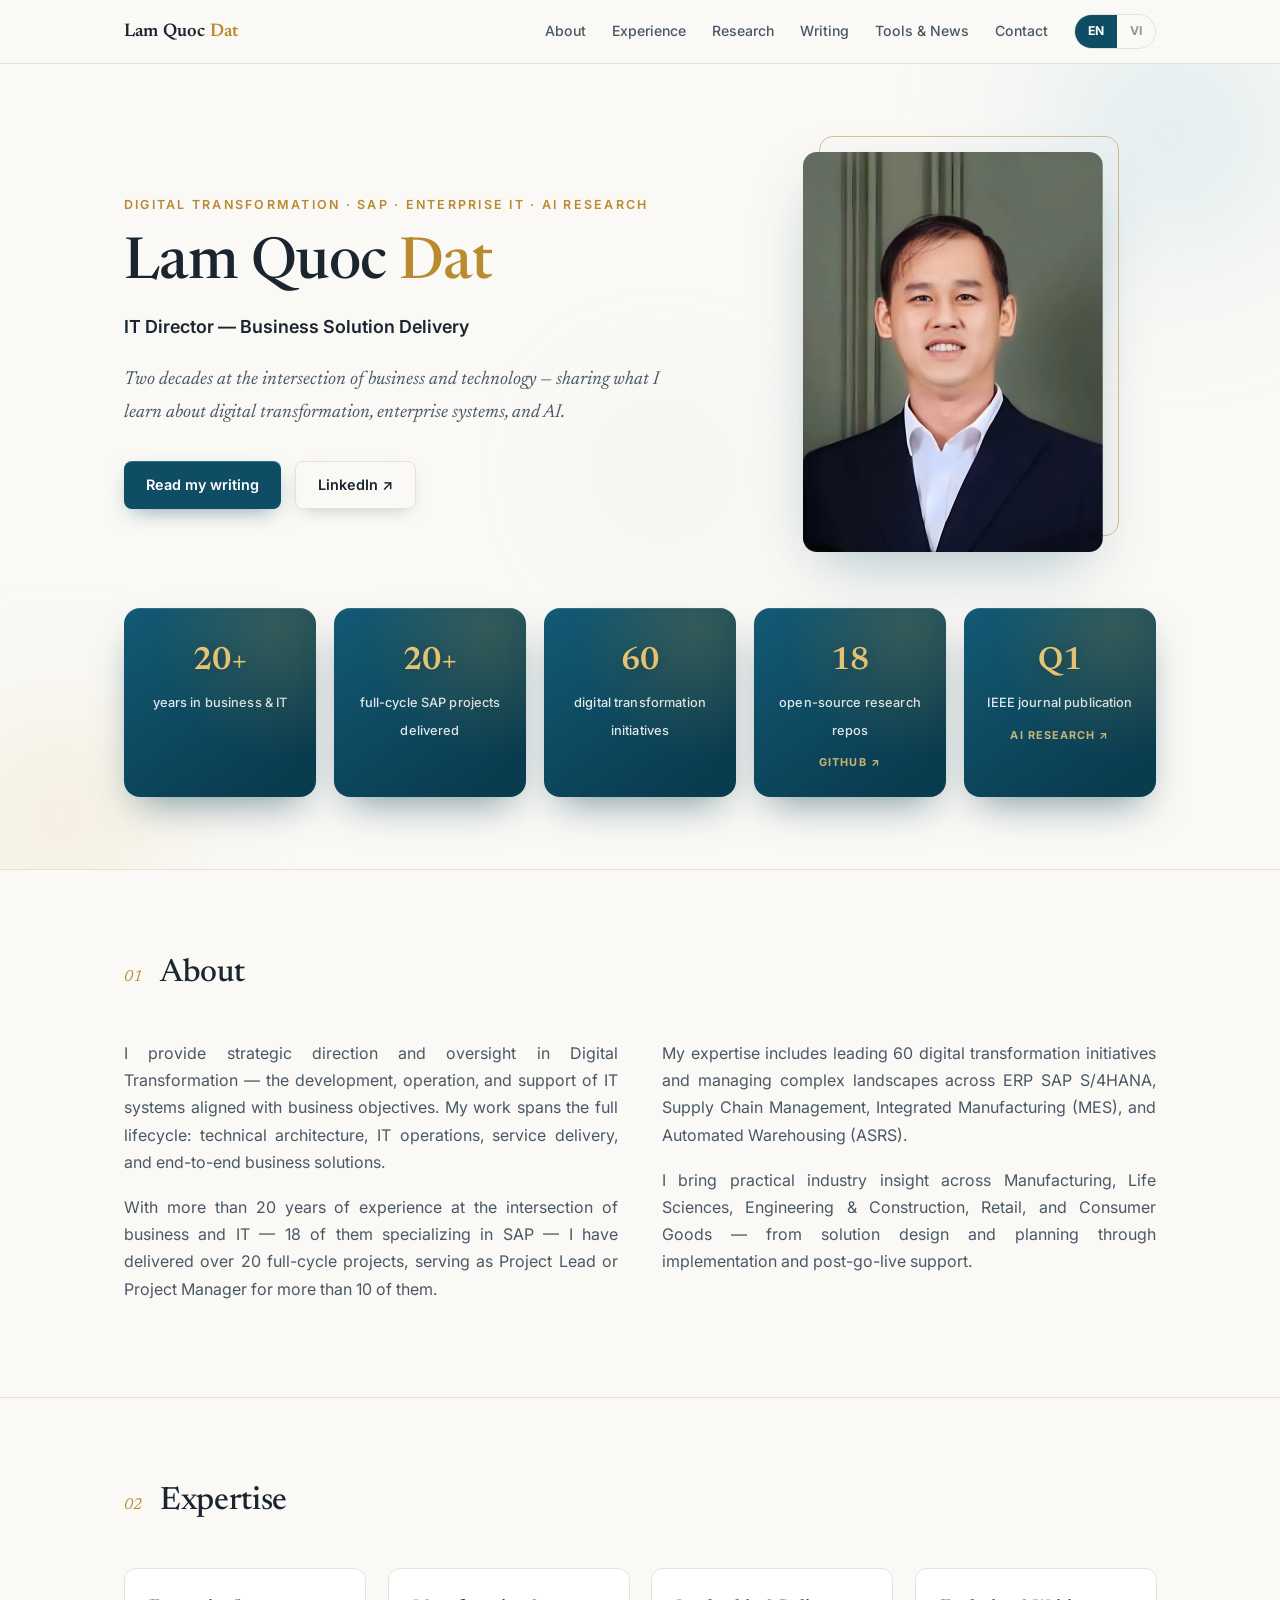
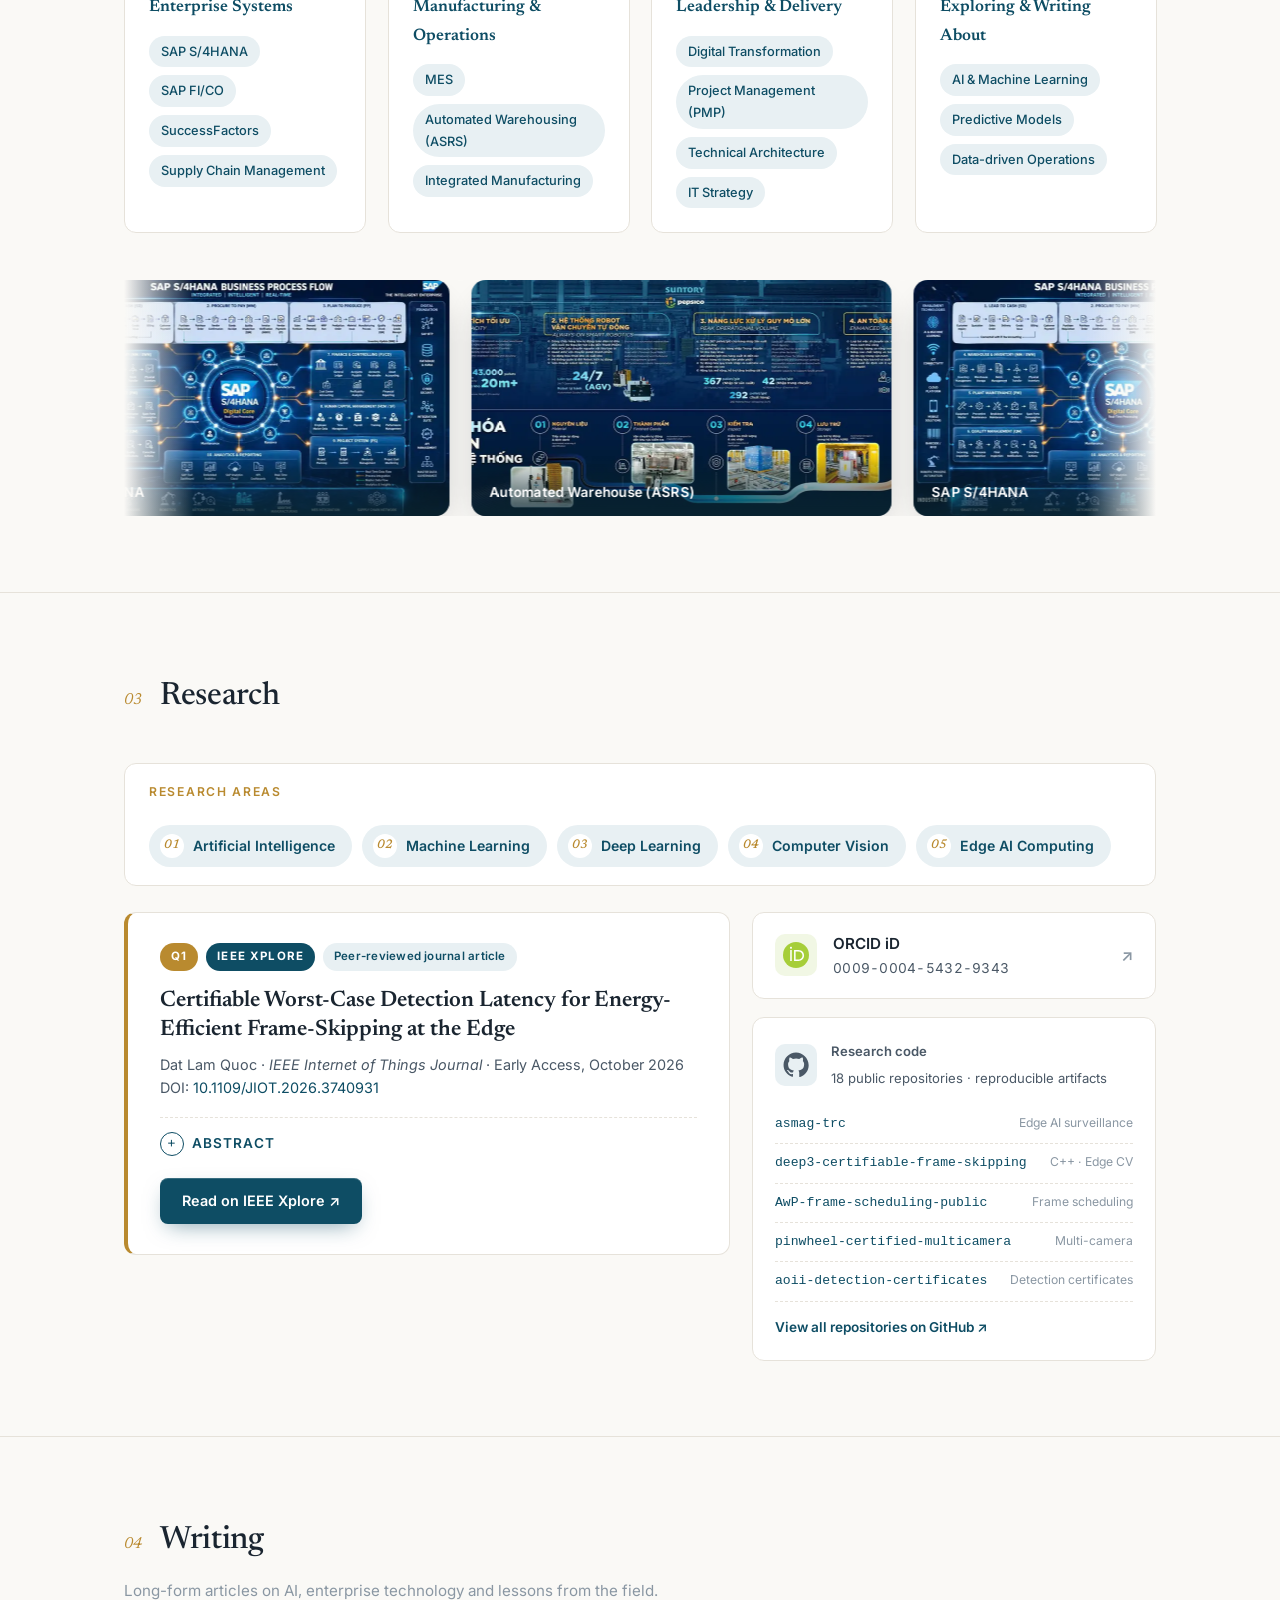
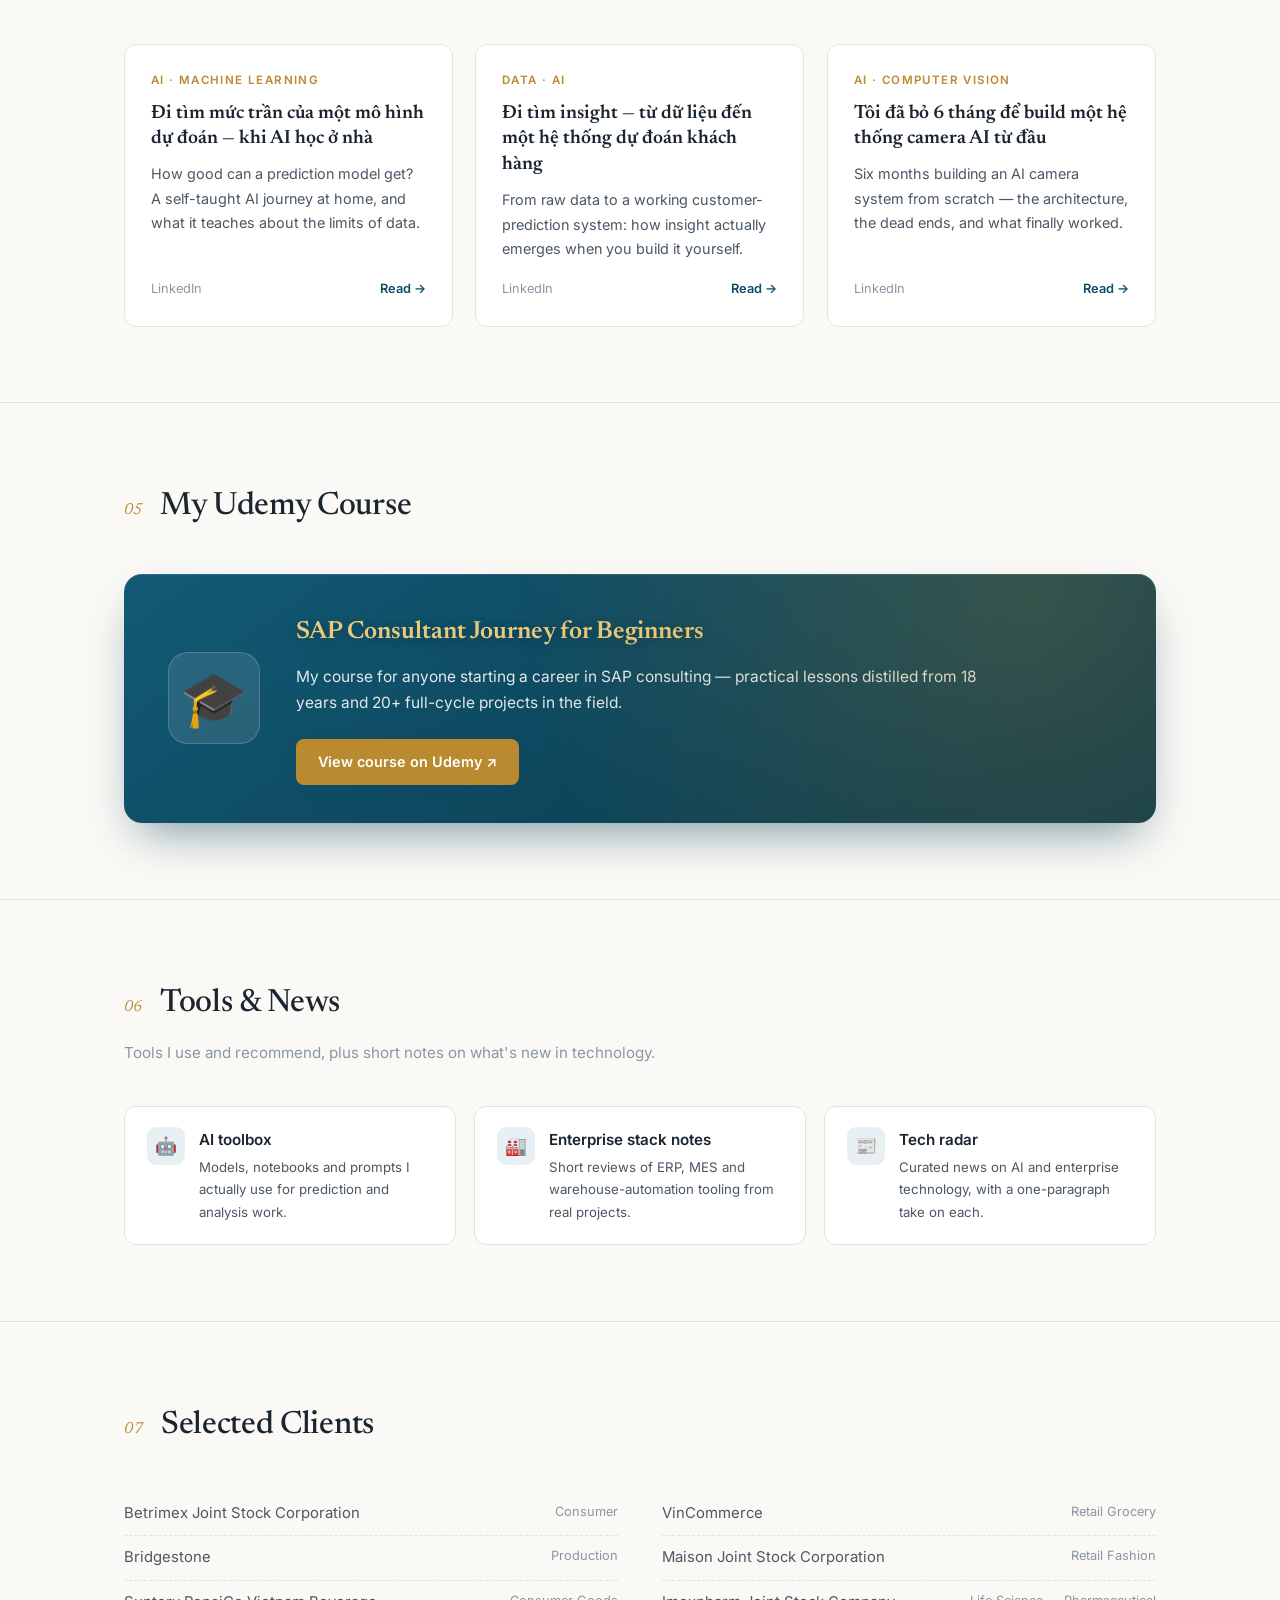
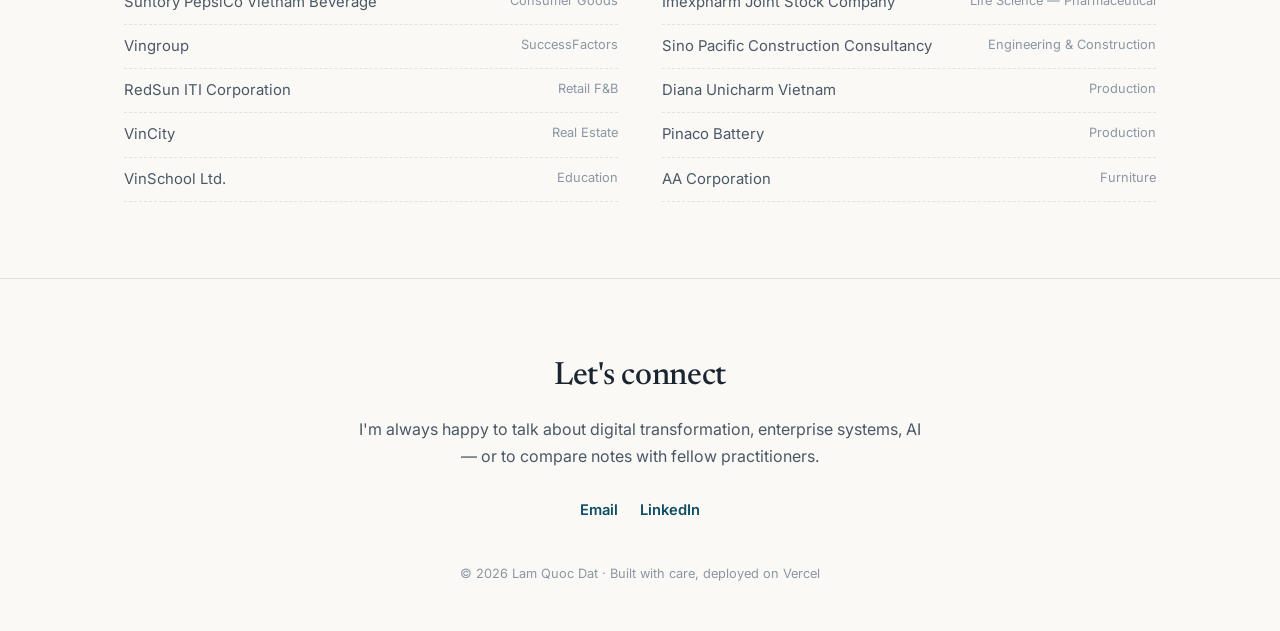
==== index.html @ 69e4ad9c "Hero: add research stats (18 repos, Q1 IEEE paper), AI Research kicker, JS-driven entrance/parallax " ====
<!DOCTYPE html>
<html lang="en">
<head>
<meta charset="UTF-8">
<meta name="viewport" content="width=device-width, initial-scale=1.0">
<title>Lam Quoc Dat — IT Director · Digital Transformation & SAP</title>
<meta name="description" content="Lam Quoc Dat — IT Director, Business Solution Delivery. 20+ years in Digital Transformation, SAP S/4HANA, supply chain and manufacturing systems.">
<meta name="robots" content="index,follow">
<meta name="author" content="Lam Quoc Dat">
<!-- Khi có domain riêng: thay — -->
<link rel="canonical" href="https://lamquocdat.com/">
<meta property="og:type" content="profile">
<meta property="og:site_name" content="Lam Quoc Dat">
<meta property="og:title" content="Lam Quoc Dat — IT Director · Digital Transformation & SAP">
<meta property="og:description" content="20+ years in Digital Transformation, SAP S/4HANA, Supply Chain & Manufacturing systems. Writing on AI, technology and enterprise IT.">
<meta property="og:url" content="https://lamquocdat.com/">
<meta property="og:image" content="https://lamquocdat.com/og-cover.jpg">
<meta property="og:locale" content="en_US">
<meta property="og:locale:alternate" content="vi_VN">
<meta name="twitter:card" content="summary_large_image">
<meta name="twitter:title" content="Lam Quoc Dat — IT Director · Digital Transformation & SAP">
<meta name="twitter:description" content="20+ years in Digital Transformation, SAP S/4HANA, Supply Chain & Manufacturing. Writing on AI and enterprise IT.">
<link rel="icon" href="/favicon.ico" sizes="32x32">
<link rel="icon" href="data:image/svg+xml,%3Csvg xmlns='http://www.w3.org/2000/svg' viewBox='0 0 64 64'%3E%3Crect width='64' height='64' rx='13' fill='%230e4d64'/%3E%3Ctext x='32' y='43' font-family='Georgia,serif' font-size='28' fill='%23f0e6cf' text-anchor='middle'%3ELD%3C/text%3E%3C/svg%3E">
<script type="application/ld+json">
{
  "@context": "https://schema.org",
  "@type": "Person",
  "name": "Lam Quoc Dat",
  "jobTitle": "IT Director — Business Solution Delivery",
  "worksFor": {
    "@type": "Organization",
    "name": "Suntory PepsiCo Vietnam Beverage"
  },
  "email": "mailto:lamquocdat@gmail.com",
  "url": "https://lamquocdat.com/",
  "sameAs": [
    "https://www.linkedin.com/in/lam-quoc-dat-8890ab40/",
    "https://www.udemy.com/user/lam-quoc-dat-3/",
    "https://orcid.org/0009-0004-5432-9343",
    "https://github.com/lamquocdat01"
  ],
  "alumniOf": [
    {
      "@type": "CollegeOrUniversity",
      "name": "University of Economics Ho Chi Minh City"
    },
    {
      "@type": "CollegeOrUniversity",
      "name": "University of Natural Sciences Ho Chi Minh City"
    }
  ],
  "hasCredential": [
    {
      "@type": "EducationalOccupationalCredential",
      "name": "Project Management Professional (PMP), PMI USA"
    },
    {
      "@type": "EducationalOccupationalCredential",
      "name": "SAP Certified — Financials, Management Accounting"
    }
  ],
  "knowsAbout": [
    "Digital Transformation",
    "SAP S/4HANA",
    "Supply Chain Management",
    "Manufacturing Execution Systems",
    "Automated Warehousing",
    "Artificial Intelligence",
    "Project Management"
  ],
  "description": "IT Director specialising in digital transformation, SAP S/4HANA, supply chain and manufacturing systems, with 20+ years of delivery experience in Vietnam.",
  "image": "https://lamquocdat.com/og-cover.jpg",
  "workLocation": {
    "@type": "Place",
    "address": {
      "@type": "PostalAddress",
      "addressLocality": "Ho Chi Minh City",
      "addressCountry": "VN"
    }
  },
  "knowsLanguage": [
    "en",
    "vi"
  ]
}
</script>
<link rel="preconnect" href="https://fonts.googleapis.com">
<link rel="preconnect" href="https://fonts.gstatic.com" crossorigin>
<link href="https://fonts.googleapis.com/css2?family=Newsreader:ital,opsz,wght@0,6..72,300..700;1,6..72,300..600&family=Inter:wght@400;500;600;700&display=swap" rel="stylesheet">
<link rel="stylesheet" href="/styles.css">
</head>
<body>

<nav>
  <div class="nav-inner">
    <div class="brand">Lam Quoc <span>Dat</span></div>
    <div class="nav-right">
      <div class="nav-links">
        <a href="#about"><span class="en">About</span><span class="vi">Giới thiệu</span></a>
        <a href="#experience"><span class="en">Experience</span><span class="vi">Kinh nghiệm</span></a>
        <a href="#research"><span class="en">Research</span><span class="vi">Nghiên cứu</span></a>
        <a href="#writing"><span class="en">Writing</span><span class="vi">Bài viết</span></a>
        <a href="#tools"><span class="en">Tools &amp; News</span><span class="vi">Công cụ &amp; Tin tức</span></a>
        <a href="#contact"><span class="en">Contact</span><span class="vi">Liên hệ</span></a>
      </div>
      <div class="lang-switch" role="group" aria-label="Language">
        <button id="btn-en" class="active" onclick="setLang('en')">EN</button>
        <button id="btn-vi" onclick="setLang('vi')">VI</button>
      </div>
      <button class="menu-btn" aria-label="Menu" aria-expanded="false" onclick="toggleMenu()">
        <svg viewBox="0 0 24 24"><path d="M4 7h16M4 12h16M4 17h16"/></svg>
      </button>
    </div>
  </div>
  <div class="mobile-menu" id="mobileMenu">
    <a href="#about"><span class="en">About</span><span class="vi">Giới thiệu</span></a>
    <a href="#experience"><span class="en">Experience</span><span class="vi">Kinh nghiệm</span></a>
    <a href="#research"><span class="en">Research</span><span class="vi">Nghiên cứu</span></a>
    <a href="#writing"><span class="en">Writing</span><span class="vi">Bài viết</span></a>
    <a href="#tools"><span class="en">Tools &amp; News</span><span class="vi">Công cụ &amp; Tin tức</span></a>
    <a href="#contact"><span class="en">Contact</span><span class="vi">Liên hệ</span></a>
  </div>
</nav>

<header class="hero">
  <div class="orb orb-1"></div><div class="orb orb-2"></div><div class="orb orb-3"></div>
  <div class="wrap">
    <div class="hero-grid">
      <div>
        <div class="kicker hero-in" style="--d:60ms">
          <span class="en">Digital Transformation · SAP · Enterprise IT · AI Research</span>
          <span class="vi">Chuyển đổi số · SAP · CNTT Doanh nghiệp · Nghiên cứu AI</span>
        </div>
        <h1 class="hero-in" style="--d:180ms">Lam Quoc <span class="shimmer">Dat</span></h1>
        <p class="role hero-in" style="--d:300ms">
          <span class="en"><strong>IT Director — Business Solution Delivery</strong></span>
          <span class="vi"><strong>Giám đốc CNTT — Triển khai Giải pháp Kinh doanh</strong></span>
        </p>
        <p class="tagline hero-in" style="--d:420ms">
          <span class="en">Two decades at the intersection of business and technology — sharing what I learn about digital transformation, enterprise systems, and AI.</span>
          <span class="vi">Hai thập kỷ ở giao điểm giữa kinh doanh và công nghệ — chia sẻ những gì tôi học được về chuyển đổi số, hệ thống doanh nghiệp và AI.</span>
        </p>
        <div class="cta-row hero-in" style="--d:540ms">
          <a class="btn btn-primary" href="#writing"><span class="en">Read my writing</span><span class="vi">Đọc bài viết</span></a>
          <a class="btn btn-ghost" href="https://www.linkedin.com/in/lam-quoc-dat-8890ab40/" target="_blank" rel="noopener">LinkedIn ↗</a>
        </div>
      </div>
      <div class="portrait-wrap hero-pic">
        <div class="tilt" data-tilt data-tilt-max="10">
          <img class="portrait" src="/img/portrait.webp" width="600" height="800" alt="Portrait of Lam Quoc Dat" fetchpriority="high" decoding="async">
          <div class="glare"></div>
        </div>
      </div>
    </div>
    <div class="stats stats-5">
      <div class="stat" style="--d:0ms"><b>20+</b><span><span class="en">years in business &amp; IT</span><span class="vi">năm kinh nghiệm kinh doanh &amp; CNTT</span></span></div>
      <div class="stat" style="--d:90ms"><b>20+</b><span><span class="en">full-cycle SAP projects delivered</span><span class="vi">dự án SAP trọn vòng đời</span></span></div>
      <div class="stat" style="--d:180ms"><b>60</b><span><span class="en">digital transformation initiatives</span><span class="vi">sáng kiến chuyển đổi số</span></span></div>
      <a class="stat stat-link" style="--d:270ms" href="#research"><b>18</b><span><span class="en">open-source research repos</span><span class="vi">kho mã nghiên cứu mở</span></span><i class="stat-tag">GitHub ↗</i></a>
      <a class="stat stat-link" style="--d:360ms" href="#research"><b>Q1</b><span><span class="en">IEEE journal publication</span><span class="vi">bài báo tạp chí IEEE</span></span><i class="stat-tag">AI Research ↗</i></a>
    </div>
  </div>
</header>

<section id="about">
  <div class="wrap">
    <div class="sec-head"><span class="sec-num">01</span><h2><span class="en">About</span><span class="vi">Giới thiệu</span></h2></div>
    <div class="about-grid">
      <div>
        <p><span class="en">I provide strategic direction and oversight in Digital Transformation — the development, operation, and support of IT systems aligned with business objectives. My work spans the full lifecycle: technical architecture, IT operations, service delivery, and end-to-end business solutions.</span>
        <span class="vi">Tôi định hướng chiến lược và giám sát toàn diện quá trình Chuyển đổi số — phát triển, vận hành và hỗ trợ các hệ thống CNTT gắn liền với mục tiêu kinh doanh. Công việc bao trùm trọn vòng đời: kiến trúc kỹ thuật, vận hành CNTT, cung cấp dịch vụ và các giải pháp kinh doanh trọn gói.</span></p>
        <p><span class="en">With more than 20 years of experience at the intersection of business and IT — 18 of them specializing in SAP — I have delivered over 20 full-cycle projects, serving as Project Lead or Project Manager for more than 10 of them.</span>
        <span class="vi">Với hơn 20 năm kinh nghiệm ở giao điểm giữa kinh doanh và CNTT — trong đó 18 năm chuyên sâu về SAP — tôi đã triển khai thành công hơn 20 dự án trọn vòng đời, đảm nhận vai trò Trưởng dự án hoặc Giám đốc dự án ở hơn 10 dự án.</span></p>
      </div>
      <div>
        <p><span class="en">My expertise includes leading 60 digital transformation initiatives and managing complex landscapes across ERP SAP S/4HANA, Supply Chain Management, Integrated Manufacturing (MES), and Automated Warehousing (ASRS).</span>
        <span class="vi">Chuyên môn của tôi bao gồm dẫn dắt 60 sáng kiến chuyển đổi số và quản lý các hệ thống phức tạp: ERP SAP S/4HANA, Quản lý chuỗi cung ứng, Sản xuất tích hợp (MES) và Kho tự động (ASRS).</span></p>
        <p><span class="en">I bring practical industry insight across Manufacturing, Life Sciences, Engineering &amp; Construction, Retail, and Consumer Goods — from solution design and planning through implementation and post-go-live support.</span>
        <span class="vi">Tôi mang đến hiểu biết thực tiễn sâu rộng trong các ngành Sản xuất, Dược phẩm, Xây dựng, Bán lẻ và Hàng tiêu dùng — từ thiết kế giải pháp, lập kế hoạch đến triển khai và hỗ trợ sau go-live.</span></p>
      </div>
    </div>
  </div>
</section>

<section id="expertise">
  <div class="wrap">
    <div class="sec-head"><span class="sec-num">02</span><h2><span class="en">Expertise</span><span class="vi">Chuyên môn</span></h2></div>
    <div class="chip-groups">
      <div class="chip-group">
        <h3><span class="en">Enterprise Systems</span><span class="vi">Hệ thống doanh nghiệp</span></h3>
        <div class="chips"><span class="chip">SAP S/4HANA</span><span class="chip">SAP FI/CO</span><span class="chip">SuccessFactors</span><span class="chip"><span class="en">Supply Chain Management</span><span class="vi">Quản lý chuỗi cung ứng</span></span></div>
      </div>
      <div class="chip-group">
        <h3><span class="en">Manufacturing &amp; Operations</span><span class="vi">Sản xuất &amp; Vận hành</span></h3>
        <div class="chips"><span class="chip">MES</span><span class="chip"><span class="en">Automated Warehousing (ASRS)</span><span class="vi">Kho tự động (ASRS)</span></span><span class="chip"><span class="en">Integrated Manufacturing</span><span class="vi">Sản xuất tích hợp</span></span></div>
      </div>
      <div class="chip-group">
        <h3><span class="en">Leadership &amp; Delivery</span><span class="vi">Lãnh đạo &amp; Triển khai</span></h3>
        <div class="chips"><span class="chip"><span class="en">Digital Transformation</span><span class="vi">Chuyển đổi số</span></span><span class="chip"><span class="en">Project Management (PMP)</span><span class="vi">Quản lý dự án (PMP)</span></span><span class="chip"><span class="en">Technical Architecture</span><span class="vi">Kiến trúc kỹ thuật</span></span><span class="chip"><span class="en">IT Strategy</span><span class="vi">Chiến lược CNTT</span></span></div>
      </div>
      <div class="chip-group">
        <h3><span class="en">Exploring &amp; Writing About</span><span class="vi">Đang khám phá &amp; viết về</span></h3>
        <div class="chips"><span class="chip"><span class="en">AI &amp; Machine Learning</span><span class="vi">AI &amp; Học máy</span></span><span class="chip"><span class="en">Predictive Models</span><span class="vi">Mô hình dự đoán</span></span><span class="chip"><span class="en">Data-driven Operations</span><span class="vi">Vận hành dựa trên dữ liệu</span></span></div>
      </div>
    </div>
    <div class="gallery" aria-label="Project gallery">
      <div class="g-track">
        <div class="g-item img-sap"><img src="/img/sap.webp" width="840" height="472" loading="lazy" decoding="async" alt="SAP S/4HANA implementation project led by Lam Quoc Dat"><div class="g-cap">SAP S/4HANA</div></div>
        <div class="g-item img-wh"><img src="/img/warehouse.webp" width="840" height="472" loading="lazy" decoding="async" alt="Automated warehouse (ASRS) system project led by Lam Quoc Dat"><div class="g-cap"><span class="en">Automated Warehouse (ASRS)</span><span class="vi">Kho tự động (ASRS)</span></div></div>
        <div class="g-item img-sap"><img src="/img/sap.webp" width="840" height="472" loading="lazy" decoding="async" alt="" aria-hidden="true"><div class="g-cap">SAP S/4HANA</div></div>
        <div class="g-item img-wh"><img src="/img/warehouse.webp" width="840" height="472" loading="lazy" decoding="async" alt="" aria-hidden="true"><div class="g-cap"><span class="en">Automated Warehouse (ASRS)</span><span class="vi">Kho tự động (ASRS)</span></div></div>
        <div class="g-item img-sap"><img src="/img/sap.webp" width="840" height="472" loading="lazy" decoding="async" alt="" aria-hidden="true"><div class="g-cap">SAP S/4HANA</div></div>
        <div class="g-item img-wh"><img src="/img/warehouse.webp" width="840" height="472" loading="lazy" decoding="async" alt="" aria-hidden="true"><div class="g-cap"><span class="en">Automated Warehouse (ASRS)</span><span class="vi">Kho tự động (ASRS)</span></div></div>
        <div class="g-item img-sap"><img src="/img/sap.webp" width="840" height="472" loading="lazy" decoding="async" alt="" aria-hidden="true"><div class="g-cap">SAP S/4HANA</div></div>
        <div class="g-item img-wh"><img src="/img/warehouse.webp" width="840" height="472" loading="lazy" decoding="async" alt="" aria-hidden="true"><div class="g-cap"><span class="en">Automated Warehouse (ASRS)</span><span class="vi">Kho tự động (ASRS)</span></div></div>
      </div>
    </div>
  </div>
</section>

<section id="experience">
  <div class="wrap">
    <a class="back-link" href="#home"><span class="en">← Back to home</span><span class="vi">← Về trang chủ</span></a>
    <div class="sec-head"><h2><span class="en">Experience</span><span class="vi">Kinh nghiệm</span></h2></div>
    <div class="timeline">
      <div class="t-item">
        <div class="t-date"><span class="en">Oct 2020 — Present</span><span class="vi">10/2020 — Hiện tại</span></div>
        <h3><span class="en">Director of Information Technology</span><span class="vi">Giám đốc Công nghệ Thông tin</span></h3>
        <div class="t-org">Suntory PepsiCo Vietnam Beverage · <span class="en">Full-time</span><span class="vi">Toàn thời gian</span></div>
        <p><span class="en">Leading digital transformation and the full IT landscape — ERP, supply chain, integrated manufacturing and automated warehousing — for one of Vietnam's largest beverage companies.</span>
        <span class="vi">Dẫn dắt chuyển đổi số và toàn bộ hệ thống CNTT — ERP, chuỗi cung ứng, sản xuất tích hợp và kho tự động — cho một trong những công ty nước giải khát lớn nhất Việt Nam.</span></p>
      </div>
      <div class="t-item">
        <div class="t-date"><span class="en">May 2018 — Oct 2020</span><span class="vi">05/2018 — 10/2020</span></div>
        <h3><span class="en">Manager</span><span class="vi">Quản lý</span></h3>
        <div class="t-org">Deloitte · <span class="en">Vietnam</span><span class="vi">Việt Nam</span></div>
        <p><span class="en">Consulting on enterprise systems and transformation programs for clients across consumer goods, retail, real estate, education and life sciences.</span>
        <span class="vi">Tư vấn hệ thống doanh nghiệp và các chương trình chuyển đổi cho khách hàng trong ngành hàng tiêu dùng, bán lẻ, bất động sản, giáo dục và dược phẩm.</span></p>
      </div>
      <div class="t-item">
        <div class="t-date"><span class="en">May 2010 — May 2018</span><span class="vi">05/2010 — 05/2018</span></div>
        <h3><span class="en">Consulting Manager</span><span class="vi">Quản lý Tư vấn</span></h3>
        <div class="t-org">TDI APJ · <span class="en">Vietnam</span><span class="vi">Việt Nam</span></div>
        <p><span class="en">Delivered SAP implementations end-to-end as project lead across manufacturing, pharmaceuticals, construction and logistics.</span>
        <span class="vi">Triển khai trọn gói các dự án SAP trong vai trò trưởng dự án cho các ngành sản xuất, dược phẩm, xây dựng và logistics.</span></p>
      </div>
    </div>

    <div class="sec-head sub-sec"><h2><span class="en">Education &amp; Certifications</span><span class="vi">Học vấn &amp; Chứng chỉ</span></h2></div>
    <div class="edu-grid">
      <div class="edu">
        <h3><span class="en">University of Economics Ho Chi Minh City</span><span class="vi">Đại học Kinh tế TP.HCM</span></h3>
        <p><span class="en">Bachelor's degree, Business Administration · 2006 – 2009</span><span class="vi">Cử nhân Quản trị Kinh doanh · 2006 – 2009</span></p>
      </div>
      <div class="edu">
        <h3><span class="en">University of Natural Sciences Ho Chi Minh City</span><span class="vi">Đại học Khoa học Tự nhiên TP.HCM</span></h3>
        <p><span class="en">Bachelor's degree, Mathematics &amp; Information · 2001 – 2005</span><span class="vi">Cử nhân Toán – Tin học · 2001 – 2005</span></p>
      </div>
    </div>
    <div class="certs">
      <span class="cert">PMP — Project Management Professional, PMI USA</span>
      <span class="cert">SAP Certified — Financials · Management Accounting</span>
      <span class="cert">IT Management Skills (ITMS)</span>
    </div>
  </div>
</section>

<section id="research">
  <div class="wrap">
    <div class="sec-head"><span class="sec-num">03</span><h2><span class="en">Research</span><span class="vi">Nghiên cứu</span></h2></div>

    <div class="research-areas">
      <div class="ra-label"><span class="en">Research areas</span><span class="vi">Lĩnh vực nghiên cứu</span></div>
      <div class="ra-chips">
        <span class="ra-chip"><i>01</i>Artificial Intelligence</span>
        <span class="ra-chip"><i>02</i>Machine Learning</span>
        <span class="ra-chip"><i>03</i>Deep Learning</span>
        <span class="ra-chip"><i>04</i>Computer Vision</span>
        <span class="ra-chip"><i>05</i>Edge AI Computing</span>
      </div>
    </div>

    <div class="research-grid">
      <article class="pub-card">
        <div class="pub-badges">
          <span class="pub-badge pub-badge-q1">Q1</span>
          <span class="pub-badge">IEEE Xplore</span>
          <span class="pub-badge pub-badge-soft"><span class="en">Peer-reviewed journal article</span><span class="vi">Bài báo tạp chí phản biện</span></span>
        </div>
        <h3><a href="https://ieeexplore.ieee.org/document/11721175" target="_blank" rel="noopener">Certifiable Worst-Case Detection Latency for Energy-Efficient Frame-Skipping at the Edge</a></h3>
        <div class="pub-meta">Dat Lam Quoc · <em>IEEE Internet of Things Journal</em> · <span class="en">Early Access, October 2026</span><span class="vi">Early Access, 10/2026</span><br>DOI: <a href="https://doi.org/10.1109/JIOT.2026.3740931" target="_blank" rel="noopener">10.1109/JIOT.2026.3740931</a></div>
        <details class="pub-abstract">
          <summary><span class="en">Abstract</span><span class="vi">Tóm tắt</span></summary>
          <p>Edge video-analytics systems on Internet-of-Things devices skip the detector on most frames to save energy, but never bound how long a real event can go undetected: they are validated empirically, never certified. We give a framework that makes “safe to skip” provable. We derive a deterministic worst-case bound on missed-event latency for any refresh-bounded policy; we characterize the stochastic latency law under random event phase, uniform latency with a distribution-free miss probability set by the measured duration law, and show surveillance durations are heavy-tailed, so mean-based closed forms badly mispredict misses; and we prove an energy–miss frontier on which periodic refresh is the optimal oblivious policy, pricing certifiability as the energy to guarantee events above a chosen duration. The random-phase assumption can be enforced rather than assumed: a randomized-phase refresh makes the law hold by construction even against adversarially synchronized events, and dependence-robust budgets replace independence. On 121 videos across three datasets the theory holds, and a one-frame off-by-one leaks the certificate exactly where theory predicts, restored by a hard refresh. A deployed motion gate’s advantage at equal energy is marginal and alignment-dependent; we give the correlation threshold a content-aware gate must clear, and find gains obey an alignment–density law from 76% to 1% event density. Measurements across platforms show the energy ratio κ belongs to the stack, not the silicon, spanning 5.9 to 66 on a single board and reaching 269 on a microcontroller, where a platform floor caps absolute savings near 25%, setting the price of certifiability.</p>
        </details>
        <div class="pub-actions">
          <a class="btn btn-primary" href="https://ieeexplore.ieee.org/document/11721175" target="_blank" rel="noopener"><span class="en">Read on IEEE Xplore ↗</span><span class="vi">Đọc trên IEEE Xplore ↗</span></a>
        </div>
      </article>

      <div class="research-side">
        <a class="id-card" href="https://orcid.org/0009-0004-5432-9343" target="_blank" rel="noopener">
          <span class="id-ic id-orcid" aria-hidden="true"><svg viewBox="0 0 256 256"><circle cx="128" cy="128" r="128" fill="#a6ce39"/><path fill="#fff" d="M86.3 186.2H70.9V79.1h15.4v107.1zM108.9 79.1h41.6c39.6 0 57 28.3 57 53.6 0 27.5-21.5 53.6-56.8 53.6h-41.8V79.1zm15.4 93.3h24.5c34.9 0 42.9-26.5 42.9-39.7 0-21.5-13.7-39.7-43.7-39.7h-23.7v79.4zM88.7 56.8c0 5.5-4.5 10.1-10.1 10.1s-10.1-4.6-10.1-10.1c0-5.6 4.5-10.1 10.1-10.1s10.1 4.6 10.1 10.1z"/></svg></span>
          <span class="id-body">
            <b>ORCID iD</b>
            <span>0009-0004-5432-9343</span>
          </span>
          <span class="id-arrow">↗</span>
        </a>

        <div class="repo-card">
          <div class="repo-head">
            <span class="id-ic id-github" aria-hidden="true"><svg viewBox="0 0 24 24"><path fill="currentColor" d="M12 .5C5.7.5.5 5.7.5 12c0 5.1 3.3 9.4 7.9 10.9.6.1.8-.3.8-.6v-2c-3.2.7-3.9-1.4-3.9-1.4-.5-1.3-1.3-1.7-1.3-1.7-1-.7.1-.7.1-.7 1.2.1 1.8 1.2 1.8 1.2 1 1.8 2.7 1.3 3.4 1 .1-.8.4-1.3.7-1.6-2.6-.3-5.3-1.3-5.3-5.7 0-1.3.5-2.3 1.2-3.1-.1-.3-.5-1.5.1-3.1 0 0 1-.3 3.2 1.2a11 11 0 0 1 5.8 0c2.2-1.5 3.2-1.2 3.2-1.2.6 1.6.2 2.8.1 3.1.8.8 1.2 1.8 1.2 3.1 0 4.4-2.7 5.4-5.3 5.7.4.4.8 1.1.8 2.2v3.2c0 .3.2.7.8.6 4.6-1.5 7.9-5.8 7.9-10.9C23.5 5.7 18.3.5 12 .5z"/></svg></span>
            <div>
              <b><span class="en">Research code</span><span class="vi">Mã nguồn nghiên cứu</span></b>
              <span><span class="en">18 public repositories · reproducible artifacts</span><span class="vi">18 kho mã công khai · artifact tái lập được</span></span>
            </div>
          </div>
          <ul class="repo-list">
            <li><a href="https://github.com/lamquocdat01/asmag-trc" target="_blank" rel="noopener">asmag-trc</a><em>Edge AI surveillance</em></li>
            <li><a href="https://github.com/lamquocdat01/deep3-certifiable-frame-skipping" target="_blank" rel="noopener">deep3-certifiable-frame-skipping</a><em>C++ · Edge CV</em></li>
            <li><a href="https://github.com/lamquocdat01/AwP-frame-scheduling-public" target="_blank" rel="noopener">AwP-frame-scheduling-public</a><em>Frame scheduling</em></li>
            <li><a href="https://github.com/lamquocdat01/pinwheel-certified-multicamera" target="_blank" rel="noopener">pinwheel-certified-multicamera</a><em>Multi-camera</em></li>
            <li><a href="https://github.com/lamquocdat01/aoii-detection-certificates" target="_blank" rel="noopener">aoii-detection-certificates</a><em>Detection certificates</em></li>
          </ul>
          <a class="repo-all" href="https://github.com/lamquocdat01?tab=repositories" target="_blank" rel="noopener"><span class="en">View all repositories on GitHub ↗</span><span class="vi">Xem tất cả kho mã trên GitHub ↗</span></a>
        </div>
      </div>
    </div>
  </div>
</section>

<section id="writing">
  <div class="wrap">
    <div class="sec-head"><span class="sec-num">04</span><h2><span class="en">Writing</span><span class="vi">Bài viết</span></h2></div>
    <p class="sec-sub"><span class="en">Long-form articles on AI, enterprise technology and lessons from the field.</span>
    <span class="vi">Các bài viết chuyên sâu về AI, công nghệ doanh nghiệp và bài học thực tiễn.</span></p>
    <div class="post-grid">
      <article class="post">
        <div class="post-tag">AI · Machine Learning</div>
        <h3><a href="https://www.linkedin.com/pulse/%C4%91i-t%C3%ACm-m%E1%BB%A9c-tr%E1%BA%A7n-c%E1%BB%A7a-m%E1%BB%99t-m%C3%B4-h%C3%ACnh-d%E1%BB%B1-%C4%91o%C3%A1n-khi-ai-h%E1%BB%8Dc-%E1%BB%9F-nh%C3%A0-lam-quoc-dat-ykuwc/" target="_blank" rel="noopener">Đi tìm mức trần của một mô hình dự đoán — khi AI học ở nhà</a></h3>
        <p><span class="en">How good can a prediction model get? A self-taught AI journey at home, and what it teaches about the limits of data.</span>
        <span class="vi">Một mô hình dự đoán có thể tốt đến đâu? Hành trình tự học AI tại nhà và bài học về giới hạn của dữ liệu.</span></p>
        <div class="post-meta"><span>LinkedIn</span><a class="read" href="https://www.linkedin.com/pulse/%C4%91i-t%C3%ACm-m%E1%BB%A9c-tr%E1%BA%A7n-c%E1%BB%A7a-m%E1%BB%99t-m%C3%B4-h%C3%ACnh-d%E1%BB%B1-%C4%91o%C3%A1n-khi-ai-h%E1%BB%8Dc-%E1%BB%9F-nh%C3%A0-lam-quoc-dat-ykuwc/" target="_blank" rel="noopener"><span class="en">Read →</span><span class="vi">Đọc →</span></a></div>
      </article>
      <article class="post">
        <div class="post-tag">Data · AI</div>
        <h3><a href="https://www.linkedin.com/pulse/%C4%91i-t%C3%ACm-insight-t%E1%BB%AB-d%E1%BB%AF-li%E1%BB%87u-%C4%91%E1%BA%BFn-m%E1%BB%99t-h%E1%BB%87-th%E1%BB%91ng-d%E1%BB%B1-%C4%91o%C3%A1n-kh%C3%A1ch-lam-quoc-dat-lcgoc/" target="_blank" rel="noopener">Đi tìm insight — từ dữ liệu đến một hệ thống dự đoán khách hàng</a></h3>
        <p><span class="en">From raw data to a working customer-prediction system: how insight actually emerges when you build it yourself.</span>
        <span class="vi">Từ dữ liệu thô đến một hệ thống dự đoán khách hàng hoàn chỉnh: insight thực sự xuất hiện như thế nào khi tự tay xây dựng.</span></p>
        <div class="post-meta"><span>LinkedIn</span><a class="read" href="https://www.linkedin.com/pulse/%C4%91i-t%C3%ACm-insight-t%E1%BB%AB-d%E1%BB%AF-li%E1%BB%87u-%C4%91%E1%BA%BFn-m%E1%BB%99t-h%E1%BB%87-th%E1%BB%91ng-d%E1%BB%B1-%C4%91o%C3%A1n-kh%C3%A1ch-lam-quoc-dat-lcgoc/" target="_blank" rel="noopener"><span class="en">Read →</span><span class="vi">Đọc →</span></a></div>
      </article>
      <article class="post">
        <div class="post-tag">AI · Computer Vision</div>
        <h3><a href="https://www.linkedin.com/pulse/t%C3%B4i-%C4%91%C3%A3-b%E1%BB%8F-6-th%C3%A1ng-%C4%91%E1%BB%83-build-m%E1%BB%99t-h%E1%BB%87-th%E1%BB%91ng-camera-ai-t%E1%BB%AB-%C4%91%E1%BA%A7u-lam-quoc-dat-xyasc/" target="_blank" rel="noopener">Tôi đã bỏ 6 tháng để build một hệ thống camera AI từ đầu</a></h3>
        <p><span class="en">Six months building an AI camera system from scratch — the architecture, the dead ends, and what finally worked.</span>
        <span class="vi">Sáu tháng xây dựng hệ thống camera AI từ con số không — kiến trúc, những ngõ cụt, và điều cuối cùng đã hiệu quả.</span></p>
        <div class="post-meta"><span>LinkedIn</span><a class="read" href="https://www.linkedin.com/pulse/t%C3%B4i-%C4%91%C3%A3-b%E1%BB%8F-6-th%C3%A1ng-%C4%91%E1%BB%83-build-m%E1%BB%99t-h%E1%BB%87-th%E1%BB%91ng-camera-ai-t%E1%BB%AB-%C4%91%E1%BA%A7u-lam-quoc-dat-xyasc/" target="_blank" rel="noopener"><span class="en">Read →</span><span class="vi">Đọc →</span></a></div>
      </article>
    </div>
  </div>
</section>

<section id="course">
  <div class="wrap">
    <div class="sec-head"><span class="sec-num">05</span><h2><span class="en">My Udemy Course</span><span class="vi">Khóa học Udemy của tôi</span></h2></div>
    <div class="course-card">
      <div class="course-ic">🎓</div>
      <div class="course-body">
        <h3>SAP Consultant Journey for Beginners</h3>
        <p><span class="en">My course for anyone starting a career in SAP consulting — practical lessons distilled from 18 years and 20+ full-cycle projects in the field.</span>
        <span class="vi">Khóa học của tôi dành cho người bắt đầu con đường tư vấn SAP — bài học thực tiễn đúc kết từ 18 năm và hơn 20 dự án trọn vòng đời trong nghề.</span></p>
        <a class="btn btn-gold" href="https://www.udemy.com/course/sap-consultant-journey-for-beginners/" target="_blank" rel="noopener"><span class="en">View course on Udemy ↗</span><span class="vi">Xem khóa học trên Udemy ↗</span></a>
      </div>
    </div>
  </div>
</section>

<section id="tools">
  <div class="wrap">
    <div class="sec-head"><span class="sec-num">06</span><h2><span class="en">Tools &amp; News</span><span class="vi">Công cụ &amp; Tin tức</span></h2></div>
    <p class="sec-sub"><span class="en">Tools I use and recommend, plus short notes on what's new in technology.</span>
    <span class="vi">Các công cụ tôi sử dụng và khuyên dùng, cùng ghi chú ngắn về công nghệ mới.</span></p>
    <div class="tool-grid">
      <div class="tool">
        <div class="tool-ic">🤖</div>
        <div><h3><span class="en">AI toolbox</span><span class="vi">Hộp công cụ AI</span></h3>
        <p><span class="en">Models, notebooks and prompts I actually use for prediction and analysis work.</span><span class="vi">Mô hình, notebook và prompt tôi thực sự dùng cho công việc dự đoán và phân tích.</span></p></div>
      </div>
      <div class="tool">
        <div class="tool-ic">🏭</div>
        <div><h3><span class="en">Enterprise stack notes</span><span class="vi">Ghi chú hệ thống doanh nghiệp</span></h3>
        <p><span class="en">Short reviews of ERP, MES and warehouse-automation tooling from real projects.</span><span class="vi">Đánh giá ngắn về công cụ ERP, MES và tự động hóa kho từ các dự án thực tế.</span></p></div>
      </div>
      <div class="tool">
        <div class="tool-ic">📰</div>
        <div><h3><span class="en">Tech radar</span><span class="vi">Radar công nghệ</span></h3>
        <p><span class="en">Curated news on AI and enterprise technology, with a one-paragraph take on each.</span><span class="vi">Tin tức chọn lọc về AI và công nghệ doanh nghiệp, kèm nhận định ngắn cho từng tin.</span></p></div>
      </div>
    </div>
  </div>
</section>

<section id="clients">
  <div class="wrap">
    <div class="sec-head"><span class="sec-num">07</span><h2><span class="en">Selected Clients</span><span class="vi">Khách hàng tiêu biểu</span></h2></div>
    <ul class="client-cols">
      <li>Betrimex Joint Stock Corporation <em><span class="en">Consumer</span><span class="vi">Hàng tiêu dùng</span></em></li>
      <li>Bridgestone <em><span class="en">Production</span><span class="vi">Sản xuất</span></em></li>
      <li>Suntory PepsiCo Vietnam Beverage <em><span class="en">Consumer Goods</span><span class="vi">Hàng tiêu dùng</span></em></li>
      <li>Vingroup <em>SuccessFactors</em></li>
      <li>RedSun ITI Corporation <em>Retail F&amp;B</em></li>
      <li>VinCity <em><span class="en">Real Estate</span><span class="vi">Bất động sản</span></em></li>
      <li>VinSchool Ltd. <em><span class="en">Education</span><span class="vi">Giáo dục</span></em></li>
      <li>VinCommerce <em><span class="en">Retail Grocery</span><span class="vi">Bán lẻ</span></em></li>
      <li>Maison Joint Stock Corporation <em><span class="en">Retail Fashion</span><span class="vi">Thời trang</span></em></li>
      <li>Imexpharm Joint Stock Company <em><span class="en">Life Science — Pharmaceutical</span><span class="vi">Dược phẩm</span></em></li>
      <li>Sino Pacific Construction Consultancy <em><span class="en">Engineering &amp; Construction</span><span class="vi">Xây dựng</span></em></li>
      <li>Diana Unicharm Vietnam <em><span class="en">Production</span><span class="vi">Sản xuất</span></em></li>
      <li>Pinaco Battery <em><span class="en">Production</span><span class="vi">Sản xuất</span></em></li>
      <li>AA Corporation <em><span class="en">Furniture</span><span class="vi">Nội thất</span></em></li>
    </ul>
  </div>
</section>

<footer id="contact">
  <div class="wrap">
    <h2><span class="en">Let's connect</span><span class="vi">Kết nối với tôi</span></h2>
    <p class="foot-sub"><span class="en">I'm always happy to talk about digital transformation, enterprise systems, AI — or to compare notes with fellow practitioners.</span>
    <span class="vi">Tôi luôn sẵn lòng trao đổi về chuyển đổi số, hệ thống doanh nghiệp, AI — hoặc chia sẻ kinh nghiệm cùng đồng nghiệp trong ngành.</span></p>
    <div class="foot-links">
      <a href="mailto:lamquocdat@gmail.com">Email</a>
      <a href="https://www.linkedin.com/in/lam-quoc-dat-8890ab40/" target="_blank" rel="noopener">LinkedIn</a>
    </div>
    <p class="copy">© 2026 Lam Quoc Dat · <span class="en">Built with care, deployed on Vercel</span><span class="vi">Thiết kế chỉn chu, vận hành trên Vercel</span></p>
  </div>
</footer>

<script>
function setLang(l){
  document.body.classList.toggle('vi-mode', l==='vi');
  document.documentElement.lang = l==='vi' ? 'vi' : 'en';
  document.getElementById('btn-en').classList.toggle('active', l==='en');
  document.getElementById('btn-vi').classList.toggle('active', l==='vi');
}

/* ---------- Experience page routing ---------- */
function setPage(){
  const onExp = location.hash === '#experience';
  document.body.classList.toggle('page-experience', onExp);
  if(onExp){ window.scrollTo(0,0); }
  else if(location.hash && location.hash !== '#home'){
    const el = document.querySelector(location.hash);
    if(el) setTimeout(()=>el.scrollIntoView({behavior:'smooth'}), 0);
  } else if(location.hash === '#home'){
    window.scrollTo({top:0, behavior:'smooth'});
  }
}
window.addEventListener('hashchange', setPage);
setPage();

/* ---------- Mobile menu ---------- */
function toggleMenu(){
  const m = document.getElementById('mobileMenu');
  const open = m.classList.toggle('open');
  document.querySelector('.menu-btn').setAttribute('aria-expanded', open);
}
document.querySelectorAll('.mobile-menu a').forEach(a=>a.addEventListener('click', ()=>{
  document.getElementById('mobileMenu').classList.remove('open');
}));

/* ---------- 3D tilt ---------- */
const reduceMotion = window.matchMedia('(prefers-reduced-motion: reduce)').matches;
function attachTilt(el, max){
  el.classList.add('tilt');
  el.addEventListener('mousemove', e=>{
    const r = el.getBoundingClientRect();
    const px = (e.clientX - r.left)/r.width - .5;
    const py = (e.clientY - r.top)/r.height - .5;
    el.style.transform = `perspective(900px) rotateX(${(-py*max).toFixed(2)}deg) rotateY(${(px*max).toFixed(2)}deg) translateZ(6px)`;
    el.style.setProperty('--gx', ((px+.5)*100)+'%');
    el.style.setProperty('--gy', ((py+.5)*100)+'%');
  });
  el.addEventListener('mouseleave', ()=>{ el.style.transform = 'perspective(900px) rotateX(0) rotateY(0)'; });
}
if(!reduceMotion){
  document.querySelectorAll('[data-tilt]').forEach(el=>attachTilt(el, +(el.dataset.tiltMax||10)));
  document.querySelectorAll('.post, .tool, .chip-group, .edu').forEach(el=>attachTilt(el, 5));
  document.querySelectorAll('.stat').forEach(el=>attachTilt(el, 8));
}

/* ---------- Auto-scrolling gallery (JS marquee, chạy trên mọi máy) ---------- */
(function(){
  const track = document.querySelector('.g-track');
  if(!track) return;
  let offset = 0, paused = false, last = null;
  const SPEED = 42; // px per second
  track.parentElement.addEventListener('mouseenter', ()=>paused=true);
  track.parentElement.addEventListener('mouseleave', ()=>paused=false);
  track.parentElement.addEventListener('touchstart', ()=>paused=true, {passive:true});
  track.parentElement.addEventListener('touchend', ()=>paused=false);
  function step(t){
    if(last===null) last=t;
    const dt=(t-last)/1000; last=t;
    if(!paused){
      offset += SPEED*dt;
      const half = track.scrollWidth/2;
      if(half>0 && offset>=half) offset-=half;
      track.style.transform = 'translateX(' + (-offset).toFixed(1) + 'px)';
    }
    requestAnimationFrame(step);
  }
  requestAnimationFrame(step);
})();

/* ---------- Scroll reveal ---------- */
const revealTargets = document.querySelectorAll('.sec-head, .sec-sub, .about-grid > div, .chip-group, .t-item, .post, .tool, .edu, .certs, .research-areas, .pub-card, .id-card, .repo-card, .stats, .client-cols, .foot-sub, .foot-links');
revealTargets.forEach((el,i)=>{ el.classList.add('reveal'); el.style.transitionDelay = (i%4)*70+'ms'; });
const io = new IntersectionObserver(entries=>{
  entries.forEach(en=>{ if(en.isIntersecting){ en.target.classList.add('in'); io.unobserve(en.target); } });
},{threshold:.12, rootMargin:'0px 0px -40px 0px'});
revealTargets.forEach(el=>io.observe(el));

/* ---------- Animated counters ---------- */
function animateCount(el){
  const raw = el.textContent.trim();
  const num = parseInt(raw,10); if(isNaN(num)) return;
  const suffix = raw.replace(/[0-9]/g,'');
  const t0 = performance.now(), dur = 1400;
  function tick(t){
    const p = Math.min((t-t0)/dur,1);
    const eased = 1-Math.pow(1-p,3);
    el.textContent = Math.round(num*eased)+suffix;
    if(p<1) requestAnimationFrame(tick);
  }
  requestAnimationFrame(tick);
}
const statIO = new IntersectionObserver(entries=>{
  entries.forEach(en=>{ if(en.isIntersecting){ en.target.querySelectorAll('b').forEach(animateCount); statIO.unobserve(en.target); } });
},{threshold:.4});
document.querySelectorAll('.stats').forEach(el=>statIO.observe(el));

/* ---------- Hero entrance + parallax (JS-driven, chạy cả khi OS bật reduced-motion) ---------- */
(function(){
  requestAnimationFrame(()=>document.body.classList.add('hero-ready'));
  const hero=document.querySelector('.hero'); if(!hero) return;
  const orbs=[...hero.querySelectorAll('.orb')], pic=hero.querySelector('.hero-pic');
  let tx=0,ty=0,cx=0,cy=0,raf=null;
  hero.addEventListener('mousemove',e=>{
    const r=hero.getBoundingClientRect();
    tx=(e.clientX-r.left)/r.width-.5; ty=(e.clientY-r.top)/r.height-.5;
    if(!raf) raf=requestAnimationFrame(tick);
  });
  hero.addEventListener('mouseleave',()=>{tx=0;ty=0;if(!raf) raf=requestAnimationFrame(tick);});
  function tick(){
    cx+=(tx-cx)*.08; cy+=(ty-cy)*.08;
    orbs.forEach((o,i)=>{const k=(i+1)*14; o.style.translate=(cx*k)+'px '+(cy*k)+'px';});
    if(pic) pic.style.translate=(cx*-8)+'px '+(cy*-8)+'px';
    raf=(Math.abs(tx-cx)>.001||Math.abs(ty-cy)>.001)?requestAnimationFrame(tick):null;
  }
})();
</script>
</body>
</html>
---- styles.css ----
:root{
  --paper:#faf9f6;
  --card:#ffffff;
  --ink:#1a2530;
  --ink-soft:#4a5866;
  --ink-faint:#8a97a3;
  --accent:#0e4d64;
  --accent-soft:#e8f0f3;
  --gold:#b98a2f;
  --line:#e6e2da;
  --serif:'Newsreader', Georgia, serif;
  --sans:'Inter', -apple-system, sans-serif;
  --maxw:1080px;
}
*{margin:0;padding:0;box-sizing:border-box}
html{scroll-behavior:smooth;scroll-padding-top:76px}
body{background:var(--paper);color:var(--ink);font-family:var(--sans);font-size:16px;line-height:1.7;-webkit-font-smoothing:antialiased}
a{color:var(--accent);text-decoration:none}
a:hover{text-decoration:underline}
.wrap{max-width:var(--maxw);margin:0 auto;padding:0 24px}

/* ---------- Bilingual ---------- */
.vi{display:none}
body.vi-mode .vi{display:revert}
body.vi-mode .en{display:none}

/* ---------- Nav ---------- */
nav{position:sticky;top:0;z-index:50;background:rgba(250,249,246,.85);backdrop-filter:blur(12px);border-bottom:1px solid var(--line)}
.nav-inner{max-width:var(--maxw);margin:0 auto;padding:14px 24px;display:flex;align-items:center;justify-content:space-between;gap:18px}
.brand{font-family:var(--serif);font-weight:600;font-size:1.15rem;letter-spacing:.01em;color:var(--ink);white-space:nowrap}
.brand span{color:var(--gold)}
.nav-right{display:flex;align-items:center;gap:26px}
.nav-links{display:flex;gap:26px;font-size:.88rem;font-weight:500}
.nav-links a{color:var(--ink-soft)}
.nav-links a:hover{color:var(--accent);text-decoration:none}
@media(max-width:760px){.nav-links{display:none}}
.lang-switch{display:flex;border:1.5px solid var(--line);border-radius:999px;overflow:hidden;font-size:.76rem;font-weight:700;letter-spacing:.04em}
.lang-switch button{border:0;background:transparent;padding:6px 13px;cursor:pointer;color:var(--ink-faint);font:inherit;transition:.15s}
.lang-switch button.active{background:var(--accent);color:#fff}
.menu-btn{display:none;border:1.5px solid var(--line);background:transparent;border-radius:9px;width:38px;height:38px;cursor:pointer;align-items:center;justify-content:center;flex:none}
.menu-btn svg{width:19px;height:19px;stroke:var(--ink);stroke-width:2.2;fill:none;stroke-linecap:round}
@media(max-width:760px){.menu-btn{display:flex}}
.mobile-menu{display:none;flex-direction:column;border-top:1px solid var(--line);padding:6px 24px 16px}
.mobile-menu.open{display:flex}
.mobile-menu a{padding:12px 2px;font-weight:500;font-size:.95rem;color:var(--ink-soft);border-bottom:1px dashed var(--line)}
.mobile-menu a:last-child{border-bottom:none}
.mobile-menu a:hover{color:var(--accent);text-decoration:none}
@media(min-width:761px){.mobile-menu{display:none!important}}

/* ---------- Hero ---------- */
.hero{padding:88px 0 72px;border-bottom:1px solid var(--line)}
.hero-grid{display:grid;grid-template-columns:1.4fr 1fr;gap:56px;align-items:center}
@media(max-width:820px){.hero-grid{grid-template-columns:1fr;gap:40px}}
.kicker{font-size:.78rem;font-weight:600;letter-spacing:.18em;text-transform:uppercase;color:var(--gold);margin-bottom:18px}
h1{font-family:var(--serif);font-weight:500;font-size:clamp(2.4rem,5vw,3.6rem);line-height:1.12;letter-spacing:-.01em;margin-bottom:14px}
.role{font-size:1.12rem;color:var(--ink-soft);margin-bottom:22px}
.role strong{color:var(--ink);font-weight:600}
.tagline{font-family:var(--serif);font-style:italic;font-size:1.18rem;color:var(--ink-soft);max-width:34em;margin-bottom:32px}
.cta-row{display:flex;gap:14px;flex-wrap:wrap}
.btn{display:inline-flex;align-items:center;gap:8px;padding:11px 22px;border-radius:8px;font-size:.9rem;font-weight:600;transition:.18s}
.btn-primary{background:var(--accent);color:#fff}
.btn-primary:hover{background:#0a3c4f;text-decoration:none}
.btn-ghost{border:1.5px solid var(--line);color:var(--ink)}
.btn-ghost:hover{border-color:var(--accent);color:var(--accent);text-decoration:none}
.portrait-wrap{position:relative;justify-self:center}
.portrait{width:min(300px,70vw);aspect-ratio:3/4;object-fit:cover;border-radius:14px;box-shadow:0 24px 60px -18px rgba(14,77,100,.35);display:block;height:auto}
.portrait-wrap::before{content:'';position:absolute;inset:-16px -16px 16px 16px;border:1.5px solid var(--gold);border-radius:14px;z-index:-1;opacity:.5}
.stats{display:grid;grid-template-columns:repeat(3,1fr);gap:24px;margin-top:56px}
.stat{background:linear-gradient(145deg,#125a75 0%,#0a3c4f 85%);border-radius:16px;padding:30px 18px;text-align:center;position:relative;overflow:hidden;box-shadow:0 18px 40px -14px rgba(10,60,79,.55),inset 0 1px 0 rgba(255,255,255,.12);transition:box-shadow .25s}
.stat::after{content:'';position:absolute;inset:0;background:radial-gradient(circle at 80% 12%,rgba(185,138,47,.22),transparent 55%);pointer-events:none}
.stat:hover{box-shadow:0 26px 54px -16px rgba(10,60,79,.65),inset 0 1px 0 rgba(255,255,255,.16)}
.stat b{display:block;font-family:var(--serif);font-size:2.3rem;font-weight:600;color:#e9c97c;text-shadow:0 2px 12px rgba(0,0,0,.28)}
.stat span{font-size:.85rem;font-weight:500;color:rgba(255,255,255,.88);letter-spacing:.01em}

/* ---------- Sections ---------- */
section{padding:76px 0;border-bottom:1px solid var(--line)}
.sec-head{display:flex;align-items:baseline;gap:18px;margin-bottom:40px}
.sec-num{font-family:var(--serif);font-style:italic;color:var(--gold);font-size:1rem}
h2{font-family:var(--serif);font-weight:500;font-size:2rem;letter-spacing:-.01em}
.sec-sub{margin-top:-30px;margin-bottom:40px;color:var(--ink-faint);font-size:.95rem;max-width:44em}

/* About */
.about-grid{display:grid;grid-template-columns:1fr 1fr;gap:44px}
@media(max-width:820px){.about-grid{grid-template-columns:1fr}}
.about-grid p{color:var(--ink-soft);margin-bottom:18px;text-align:justify;text-justify:inter-word}

/* Expertise */
.chip-groups{display:grid;grid-template-columns:repeat(auto-fit,minmax(240px,1fr));gap:22px}
.chip-group{background:var(--card);border:1px solid var(--line);border-radius:12px;padding:24px}
.chip-group h3{font-family:var(--serif);font-weight:600;font-size:1.05rem;margin-bottom:14px;color:var(--accent)}
.chips{display:flex;flex-wrap:wrap;gap:8px}
.chip{font-size:.8rem;font-weight:500;padding:5px 12px;border-radius:999px;background:var(--accent-soft);color:var(--accent)}

/* Auto-scrolling gallery */
.gallery{margin-top:46px;overflow:hidden;position:relative}
.gallery::before,.gallery::after{content:'';position:absolute;top:0;bottom:0;width:70px;z-index:2;pointer-events:none}
.gallery::before{left:0;background:linear-gradient(90deg,var(--paper),transparent)}
.gallery::after{right:0;background:linear-gradient(-90deg,var(--paper),transparent)}
.g-track{display:flex;width:max-content;will-change:transform}
.g-item{position:relative;flex:none;width:420px;height:236px;border-radius:14px;overflow:hidden;margin-right:22px;box-shadow:0 16px 36px -14px rgba(26,37,48,.35);background-size:cover;background-position:center}
.g-item>img{position:absolute;inset:0;width:100%;height:100%;object-fit:cover;display:block}
.g-cap{z-index:1}



.g-cap{position:absolute;left:0;right:0;bottom:0;padding:26px 18px 12px;background:linear-gradient(transparent,rgba(10,37,48,.85));color:#fff;font-size:.85rem;font-weight:600;letter-spacing:.02em}

/* Experience as separate page */
#experience{display:none}
body.page-experience .hero{display:none}
body.page-experience section:not(#experience){display:none}
body.page-experience #experience{display:block;border-bottom:none;min-height:60vh}
.back-link{display:inline-flex;align-items:center;gap:6px;margin-bottom:28px;font-weight:600;font-size:.9rem}
.sub-sec{margin-top:70px}

/* Timeline */
.timeline{position:relative;padding-left:28px}
.timeline::before{content:'';position:absolute;left:5px;top:6px;bottom:6px;width:1.5px;background:var(--line)}
.t-item{position:relative;padding-bottom:38px}
.t-item:last-child{padding-bottom:0}
.t-item::before{content:'';position:absolute;left:-28px;top:7px;width:11px;height:11px;border-radius:50%;background:var(--paper);border:2.5px solid var(--accent)}
.t-date{font-size:.8rem;font-weight:600;letter-spacing:.06em;text-transform:uppercase;color:var(--gold)}
.t-item h3{font-family:var(--serif);font-weight:600;font-size:1.25rem;margin:4px 0 2px}
.t-org{color:var(--ink-soft);font-size:.95rem;margin-bottom:8px}
.t-item p{color:var(--ink-soft);font-size:.93rem;max-width:56em}

/* Writing */
.post-grid{display:grid;grid-template-columns:repeat(auto-fit,minmax(280px,1fr));gap:22px}
.post{background:var(--card);border:1px solid var(--line);border-radius:12px;padding:26px;display:flex;flex-direction:column;transition:.2s}
.post:hover{transform:translateY(-3px);box-shadow:0 14px 34px -16px rgba(26,37,48,.18)}
.post-tag{font-size:.72rem;font-weight:600;letter-spacing:.12em;text-transform:uppercase;color:var(--gold);margin-bottom:10px}
.post h3{font-family:var(--serif);font-weight:600;font-size:1.2rem;line-height:1.35;margin-bottom:10px}
.post h3 a{color:var(--ink)}
.post p{font-size:.9rem;color:var(--ink-soft);flex:1}
.post-meta{margin-top:16px;font-size:.8rem;color:var(--ink-faint);display:flex;justify-content:space-between}
.read{color:var(--accent);font-weight:600}

/* Udemy course */
.course-card{display:flex;gap:36px;align-items:center;background:linear-gradient(145deg,#125a75 0%,#0a3c4f 85%);border-radius:18px;padding:38px 44px;position:relative;overflow:hidden;box-shadow:0 22px 48px -16px rgba(10,60,79,.55),inset 0 1px 0 rgba(255,255,255,.12)}
.course-card::after{content:'';position:absolute;inset:0;background:radial-gradient(circle at 88% 10%,rgba(185,138,47,.25),transparent 55%);pointer-events:none}
.course-ic{font-size:3.4rem;flex:none;width:92px;height:92px;border-radius:20px;background:rgba(255,255,255,.1);border:1px solid rgba(255,255,255,.18);display:flex;align-items:center;justify-content:center}
.course-body h3{font-family:var(--serif);font-weight:600;font-size:1.55rem;color:#e9c97c;margin-bottom:10px;text-shadow:0 2px 12px rgba(0,0,0,.25)}
.course-body p{color:rgba(255,255,255,.88);font-size:.97rem;max-width:46em;margin-bottom:22px}
.btn-gold{background:var(--gold);color:#fff;box-shadow:0 10px 24px -8px rgba(185,138,47,.6),inset 0 1px 0 rgba(255,255,255,.25)}
.btn-gold:hover{background:#a67926;text-decoration:none;box-shadow:0 14px 30px -8px rgba(185,138,47,.7)}

/* Tools & News */
.tool-grid{display:grid;grid-template-columns:repeat(auto-fit,minmax(240px,1fr));gap:18px}
.tool{background:var(--card);border:1px solid var(--line);border-radius:12px;padding:20px 22px;display:flex;gap:14px;align-items:flex-start;transition:.2s}
.tool:hover{border-color:var(--accent)}
.tool-ic{width:38px;height:38px;flex:none;border-radius:9px;background:var(--accent-soft);display:flex;align-items:center;justify-content:center;font-size:1.1rem}
.tool h3{font-size:.95rem;font-weight:600;margin-bottom:3px}
.tool p{font-size:.83rem;color:var(--ink-soft)}

/* Clients */
.client-cols{columns:2;gap:44px;font-size:.93rem;color:var(--ink-soft)}
@media(max-width:640px){.client-cols{columns:1}}
.client-cols li{break-inside:avoid;padding:9px 0;border-bottom:1px dashed var(--line);list-style:none;display:flex;justify-content:space-between;gap:14px}
.client-cols li em{font-style:normal;color:var(--ink-faint);font-size:.8rem;white-space:nowrap}

/* Education */
.edu-grid{display:grid;grid-template-columns:1fr 1fr;gap:22px}
@media(max-width:720px){.edu-grid{grid-template-columns:1fr}}
.edu{background:var(--card);border:1px solid var(--line);border-radius:12px;padding:24px}
.edu h3{font-family:var(--serif);font-weight:600;font-size:1.08rem;margin-bottom:4px}
.edu p{font-size:.9rem;color:var(--ink-soft)}
.certs{margin-top:26px;display:flex;flex-wrap:wrap;gap:10px}
.cert{display:inline-flex;align-items:center;gap:8px;background:var(--card);border:1px solid var(--line);border-radius:999px;padding:8px 18px;font-size:.85rem;font-weight:500}
.cert::before{content:'✓';color:var(--gold);font-weight:700}

/* Research */
.research-areas{display:flex;align-items:center;gap:22px;flex-wrap:wrap;background:var(--card);border:1px solid var(--line);border-radius:12px;padding:18px 24px;margin-bottom:26px}
.ra-label{font-size:.76rem;font-weight:600;letter-spacing:.14em;text-transform:uppercase;color:var(--gold);white-space:nowrap}
.ra-chips{display:flex;flex-wrap:wrap;gap:10px}
.ra-chip{display:inline-flex;align-items:center;gap:9px;font-size:.88rem;font-weight:600;padding:8px 16px 8px 10px;border-radius:999px;background:var(--accent-soft);color:var(--accent);border:1px solid transparent;transition:.18s}
.ra-chip i{font-family:var(--serif);font-style:italic;font-weight:500;font-size:.78rem;color:var(--gold);width:24px;height:24px;border-radius:50%;background:#fff;display:inline-flex;align-items:center;justify-content:center}
.ra-chip:hover{border-color:var(--accent);background:#fff}
.research-grid{display:grid;grid-template-columns:1.5fr 1fr;gap:22px;align-items:start}
.research-grid>*{min-width:0}
@media(max-width:820px){.research-grid{grid-template-columns:1fr}}
.pub-card{background:var(--card);border:1px solid var(--line);border-left:4px solid var(--gold);border-radius:12px;padding:30px 32px;transition:.2s}
.pub-card:hover{box-shadow:0 22px 44px -18px rgba(26,37,48,.25)}
.pub-badges{display:flex;flex-wrap:wrap;gap:8px;margin-bottom:16px}
.pub-badge{font-size:.72rem;font-weight:700;letter-spacing:.1em;text-transform:uppercase;padding:4px 11px;border-radius:999px;background:var(--accent);color:#fff}
.pub-badge-q1{background:var(--gold)}
.pub-badge-soft{background:var(--accent-soft);color:var(--accent);text-transform:none;letter-spacing:.02em;font-weight:600}
.pub-card h3{font-family:var(--serif);font-weight:600;font-size:1.4rem;line-height:1.3;margin-bottom:8px}
.pub-card h3 a{color:var(--ink)}
.pub-meta{font-size:.9rem;color:var(--ink-soft);margin-bottom:18px;line-height:1.6}
.pub-meta em{font-style:italic}
.pub-abstract{border-top:1px dashed var(--line);padding-top:14px;margin-bottom:22px}
.pub-abstract summary{cursor:pointer;font-weight:600;font-size:.85rem;letter-spacing:.08em;text-transform:uppercase;color:var(--accent);list-style:none;display:flex;align-items:center;gap:8px}
.pub-abstract summary::-webkit-details-marker{display:none}
.pub-abstract summary::before{content:'+';font-family:var(--serif);font-size:1.1rem;width:22px;height:22px;border-radius:50%;border:1.5px solid var(--accent);display:inline-flex;align-items:center;justify-content:center;line-height:1}
.pub-abstract[open] summary::before{content:'–'}
.pub-abstract p{margin-top:12px;font-size:.93rem;color:var(--ink-soft);text-align:justify;text-justify:inter-word}
.research-side{display:flex;flex-direction:column;gap:18px}
.id-card{display:flex;align-items:center;gap:16px;background:var(--card);border:1px solid var(--line);border-radius:12px;padding:18px 22px;color:var(--ink);transition:.2s}
.id-card:hover{border-color:var(--accent);text-decoration:none;box-shadow:0 14px 34px -16px rgba(26,37,48,.18)}
.id-ic{width:42px;height:42px;flex:none;border-radius:10px;display:inline-flex;align-items:center;justify-content:center}
.id-ic svg{width:26px;height:26px}
.id-orcid{background:#f1f7e4}
.id-github{background:var(--accent-soft);color:var(--accent)}
.id-body{display:flex;flex-direction:column;flex:1;min-width:0}
.id-body b{font-size:.95rem;font-weight:600}
.id-body span{font-size:.85rem;color:var(--ink-soft);font-variant-numeric:tabular-nums;letter-spacing:.02em}
.id-arrow{color:var(--ink-faint);font-weight:600}
.repo-card{background:var(--card);border:1px solid var(--line);border-radius:12px;padding:20px 22px}
.repo-head{display:flex;align-items:center;gap:14px;margin-bottom:14px}
.repo-head b{display:block;font-size:.95rem;font-weight:600}
.repo-head span{font-size:.82rem;color:var(--ink-soft)}
.repo-list{list-style:none}
.repo-list li{display:flex;justify-content:space-between;align-items:baseline;gap:12px;padding:8px 0;border-bottom:1px dashed var(--line);font-size:.88rem}
.repo-list li a{min-width:0;font-family:ui-monospace,SFMono-Regular,Menlo,Consolas,monospace;font-size:.82rem;font-weight:500;overflow:hidden;text-overflow:ellipsis;white-space:nowrap}
.repo-list li em{font-style:normal;color:var(--ink-faint);font-size:.76rem;white-space:nowrap;flex:none}
.repo-all{display:inline-block;margin-top:14px;font-size:.85rem;font-weight:600}


/* ---------- Hero entrance & extras ---------- */
.hero-in{opacity:0;transform:translateY(22px);transition:opacity .7s cubic-bezier(.16,1,.3,1),transform .7s cubic-bezier(.16,1,.3,1);transition-delay:var(--d,0ms)}
body.hero-ready .hero-in{opacity:1;transform:none}
.hero-pic{opacity:0;transform:scale(.94) translateY(16px);transition:opacity .9s cubic-bezier(.16,1,.3,1) .25s,transform .9s cubic-bezier(.16,1,.3,1) .25s,translate .4s ease-out}
body.hero-ready .hero-pic{opacity:1;transform:none}
.hero-pic::before{transition:inset .9s cubic-bezier(.16,1,.3,1) .6s,opacity .9s .6s;inset:0;opacity:0}
body.hero-ready .hero-pic::before{inset:-16px -16px 16px 16px;opacity:.5}
.shimmer{color:var(--gold);background:linear-gradient(100deg,var(--gold) 0%,var(--gold) 40%,#f3dfa0 50%,var(--gold) 60%,var(--gold) 100%);background-size:250% 100%;-webkit-background-clip:text;background-clip:text;-webkit-text-fill-color:transparent;transition:background-position 1.6s ease-in-out 1s;background-position:100% 0}
body.hero-ready .shimmer{background-position:0 0}
.orb{transition:translate .4s ease-out}
.stats-5{grid-template-columns:repeat(5,1fr);gap:18px}
.stats-5 .stat{padding:26px 14px}
.stats-5 .stat b{font-size:2rem}
.stats-5 .stat span{font-size:.8rem}
.stats .stat{opacity:0;transform:translateY(24px);transition:opacity .7s cubic-bezier(.16,1,.3,1),transform .7s cubic-bezier(.16,1,.3,1),box-shadow .25s;transition-delay:var(--d,0ms)}
body.hero-ready .stats .stat{opacity:1;transform:none}
.stat-link{color:inherit;cursor:pointer}
.stat-link:hover{text-decoration:none}
.stat-link::before{content:'';position:absolute;inset:0;border-radius:16px;border:1.5px solid rgba(233,201,124,0);transition:border-color .25s}
.stat-link:hover::before{border-color:rgba(233,201,124,.55)}
.stat-tag{display:block;margin-top:10px;font-style:normal;font-size:.68rem;font-weight:700;letter-spacing:.1em;text-transform:uppercase;color:#e9c97c;opacity:.85}
@media(max-width:900px){.stats-5{grid-template-columns:repeat(2,1fr)}.stats-5 .stat:last-child{grid-column:span 2}}

/* ---------- 3D & Motion ---------- */
.tilt{transform-style:preserve-3d;will-change:transform;transition:transform .18s ease-out,box-shadow .25s}
.tilt .tilt-inner{transform:translateZ(24px)}
.portrait-wrap{perspective:900px}
.glare{position:absolute;inset:0;border-radius:14px;pointer-events:none;background:radial-gradient(circle at var(--gx,50%) var(--gy,50%),rgba(255,255,255,.28),transparent 55%);opacity:0;transition:opacity .25s;z-index:2}
.portrait-wrap:hover .glare{opacity:1}

.reveal{opacity:0;transform:perspective(900px) translateY(30px) rotateX(7deg);transform-origin:50% 100%;transition:opacity .7s cubic-bezier(.16,1,.3,1),transform .7s cubic-bezier(.16,1,.3,1)}
.reveal.in{opacity:1;transform:perspective(900px) translateY(0) rotateX(0)}

.hero{position:relative;overflow:hidden}
.orb{position:absolute;border-radius:50%;filter:blur(60px);opacity:.5;pointer-events:none;animation:float 14s ease-in-out infinite}
.orb-1{width:380px;height:380px;background:radial-gradient(circle,#bcd9e4,transparent 70%);top:-120px;right:-80px}
.orb-2{width:300px;height:300px;background:radial-gradient(circle,#ead9b0,transparent 70%);bottom:-100px;left:-90px;animation-delay:-7s}
.orb-3{width:200px;height:200px;background:radial-gradient(circle,#cfe3d8,transparent 70%);top:38%;left:44%;animation-delay:-3s;opacity:.35}
@keyframes float{0%,100%{transform:translate3d(0,0,0) scale(1)}50%{transform:translate3d(24px,-28px,0) scale(1.06)}}
.hero .wrap{position:relative;z-index:1}

.btn{transform:translateZ(0);box-shadow:0 2px 0 rgba(10,60,79,0),0 6px 18px -8px rgba(14,77,100,.35)}
.btn:active{transform:translateY(2px) scale(.98)}
.btn-primary{box-shadow:0 8px 22px -8px rgba(14,77,100,.55),inset 0 1px 0 rgba(255,255,255,.18)}
.btn-primary:hover{box-shadow:0 12px 28px -8px rgba(14,77,100,.6)}

.post:hover,.tool:hover,.chip-group:hover{box-shadow:0 22px 44px -18px rgba(26,37,48,.25)}
.stat b{transition:transform .3s}
.stat:hover b{transform:scale(1.12)}

@media (prefers-reduced-motion: reduce){
  .tilt,.reveal,.orb,.btn{transition:none!important;animation:none!important}
  .reveal{opacity:1;transform:none}
}

/* Footer */
footer{padding:70px 0 46px;text-align:center}
footer h2{margin-bottom:12px}
.foot-sub{color:var(--ink-soft);max-width:36em;margin:0 auto 28px}
.foot-links{display:flex;gap:22px;justify-content:center;margin-bottom:40px;font-weight:600;font-size:.92rem}
.copy{font-size:.8rem;color:var(--ink-faint)}

/* ---------- Mobile polish (cuối file để thắng các rule gốc) ---------- */
@media(max-width:640px){
  .hero{padding:52px 0 46px}
  section{padding:54px 0}
  .hero-grid{gap:34px}
  .portrait-wrap::before{inset:-10px -10px 10px 10px}
  .stats{grid-template-columns:1fr;gap:14px;margin-top:42px}
  .stat{display:flex;align-items:baseline;justify-content:flex-start;gap:12px;text-align:left;padding:18px 22px}
  .stat b{font-size:1.7rem}
  h2{font-size:1.62rem}
  .tagline{font-size:1.08rem}
  .sec-head{margin-bottom:28px}
  .about-grid{gap:6px}
  .about-grid p{text-align:left}
  .cta-row .btn{flex:1;justify-content:center}
  .post,.chip-group,.tool,.edu{padding:20px}
  .client-cols li{font-size:.88rem}
  .g-item{width:280px;height:168px;margin-right:14px}
  .gallery::before,.gallery::after{width:36px}
  .course-card{flex-direction:column;align-items:flex-start;gap:20px;padding:28px 24px}
  .course-ic{width:68px;height:68px;font-size:2.4rem;border-radius:16px}
  .course-body h3{font-size:1.3rem}
  .course-body .btn{width:100%;justify-content:center}
  .pub-card{padding:22px 20px}
  .pub-card h3{font-size:1.2rem}
  .research-areas{padding:16px 18px;gap:12px}
  .pub-actions .btn{width:100%;justify-content:center}
  .stats-5{grid-template-columns:1fr;gap:12px}
  .stats-5 .stat:last-child{grid-column:auto}
  .stats-5 .stat{padding:16px 20px}
  .stats-5 .stat b{font-size:1.6rem}
  .stat-tag{margin:0 0 0 auto;white-space:nowrap}
}
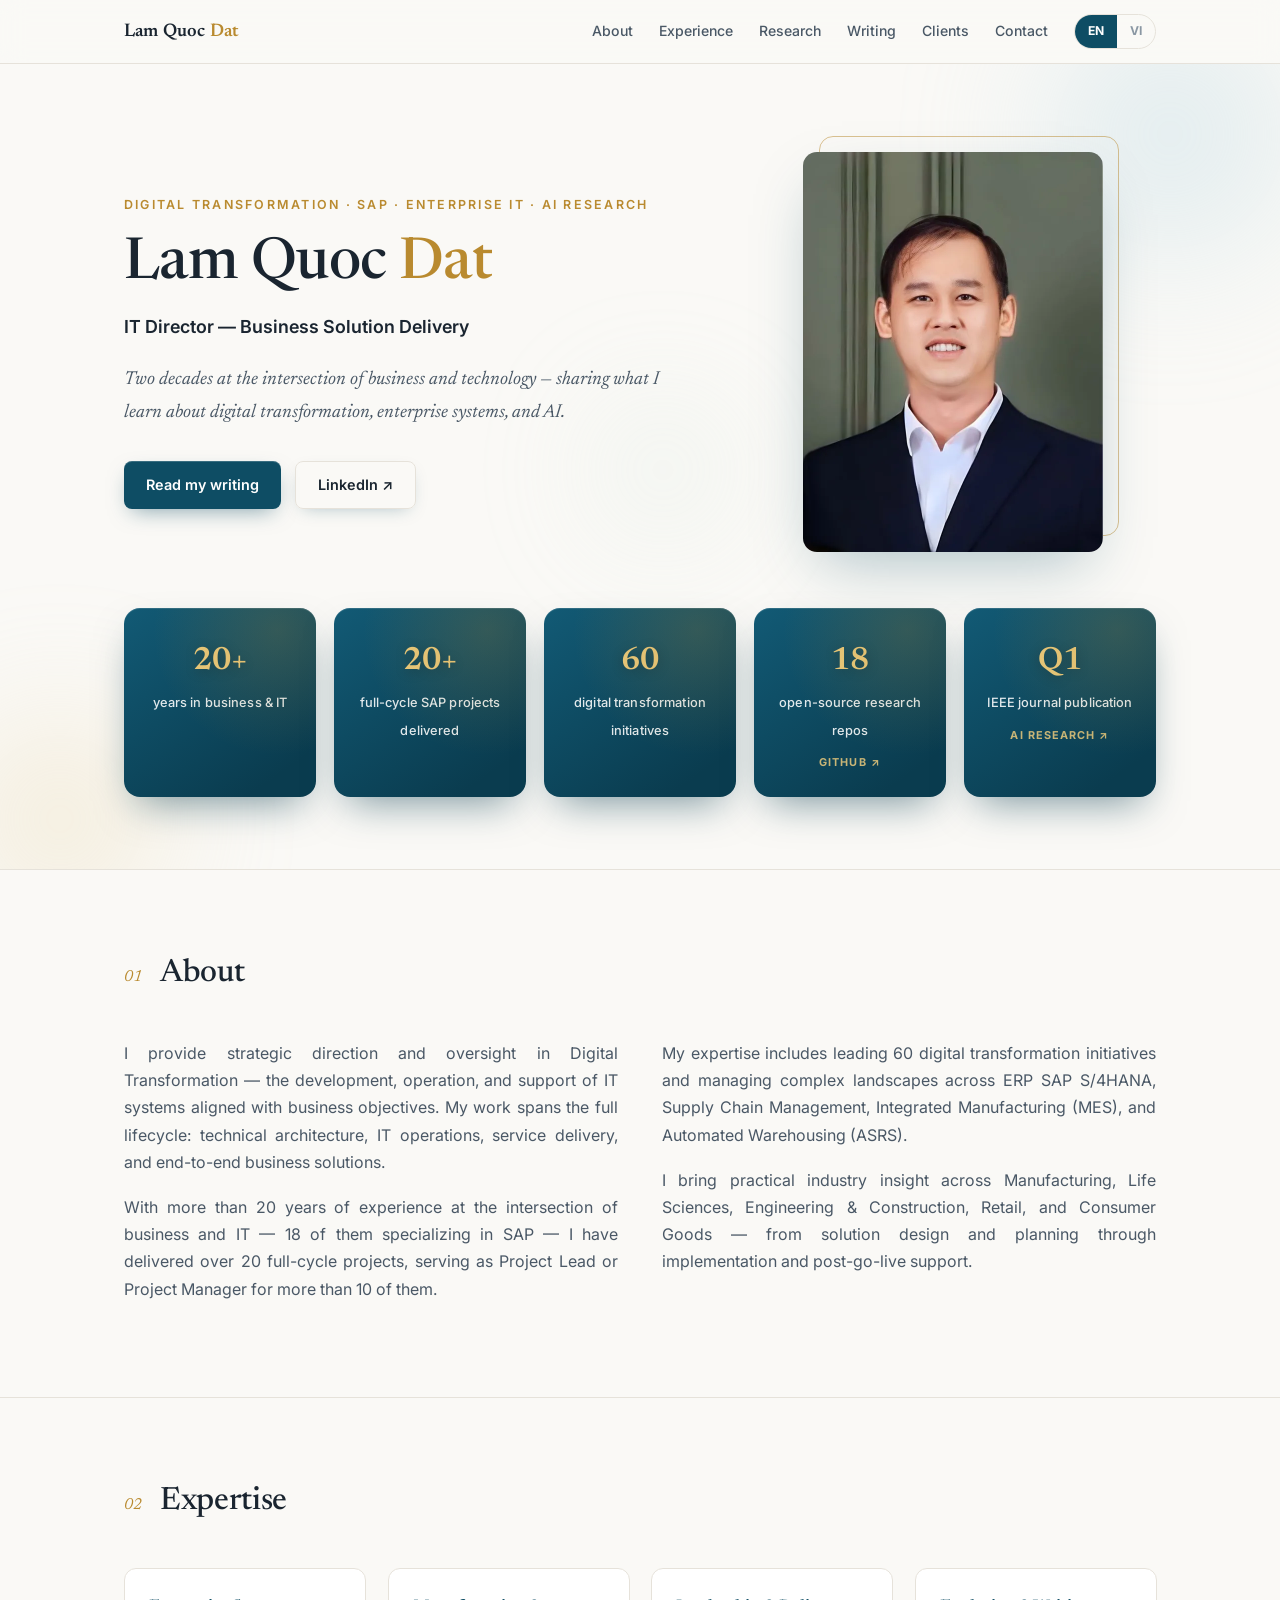
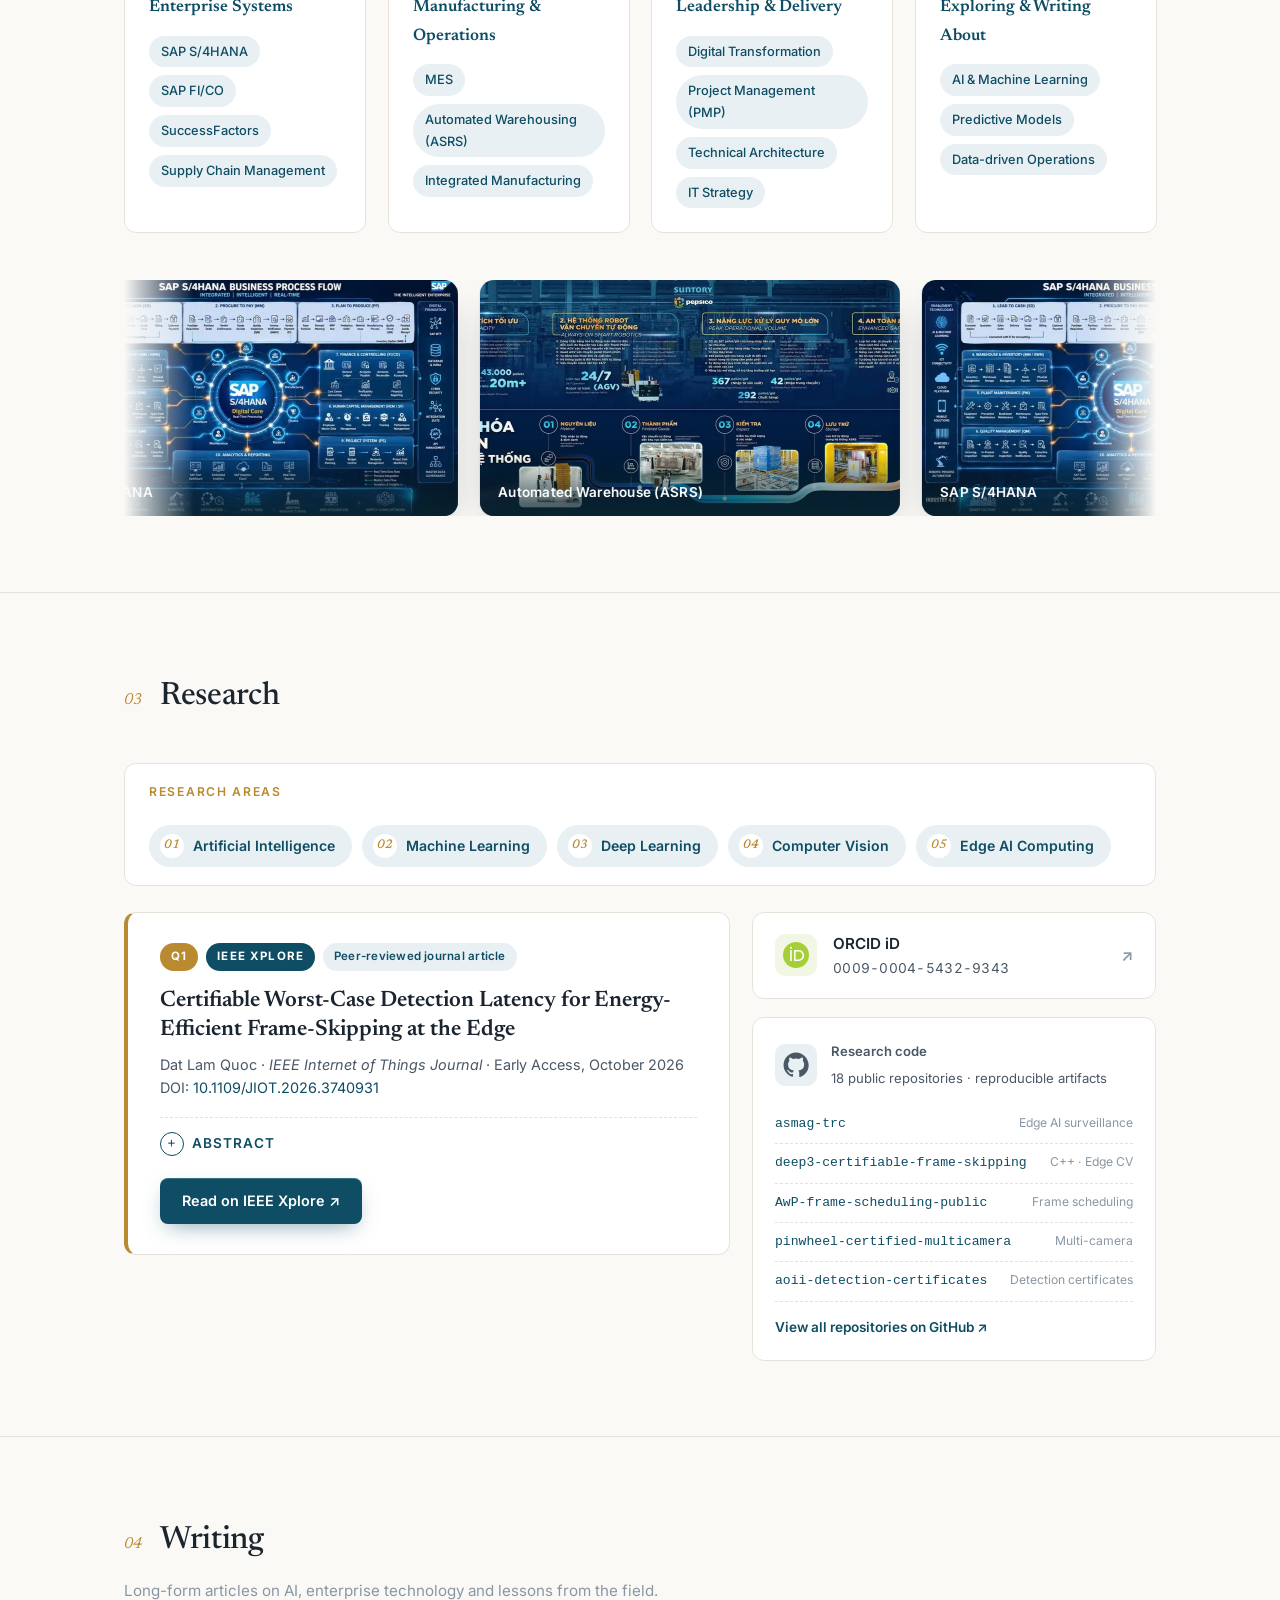
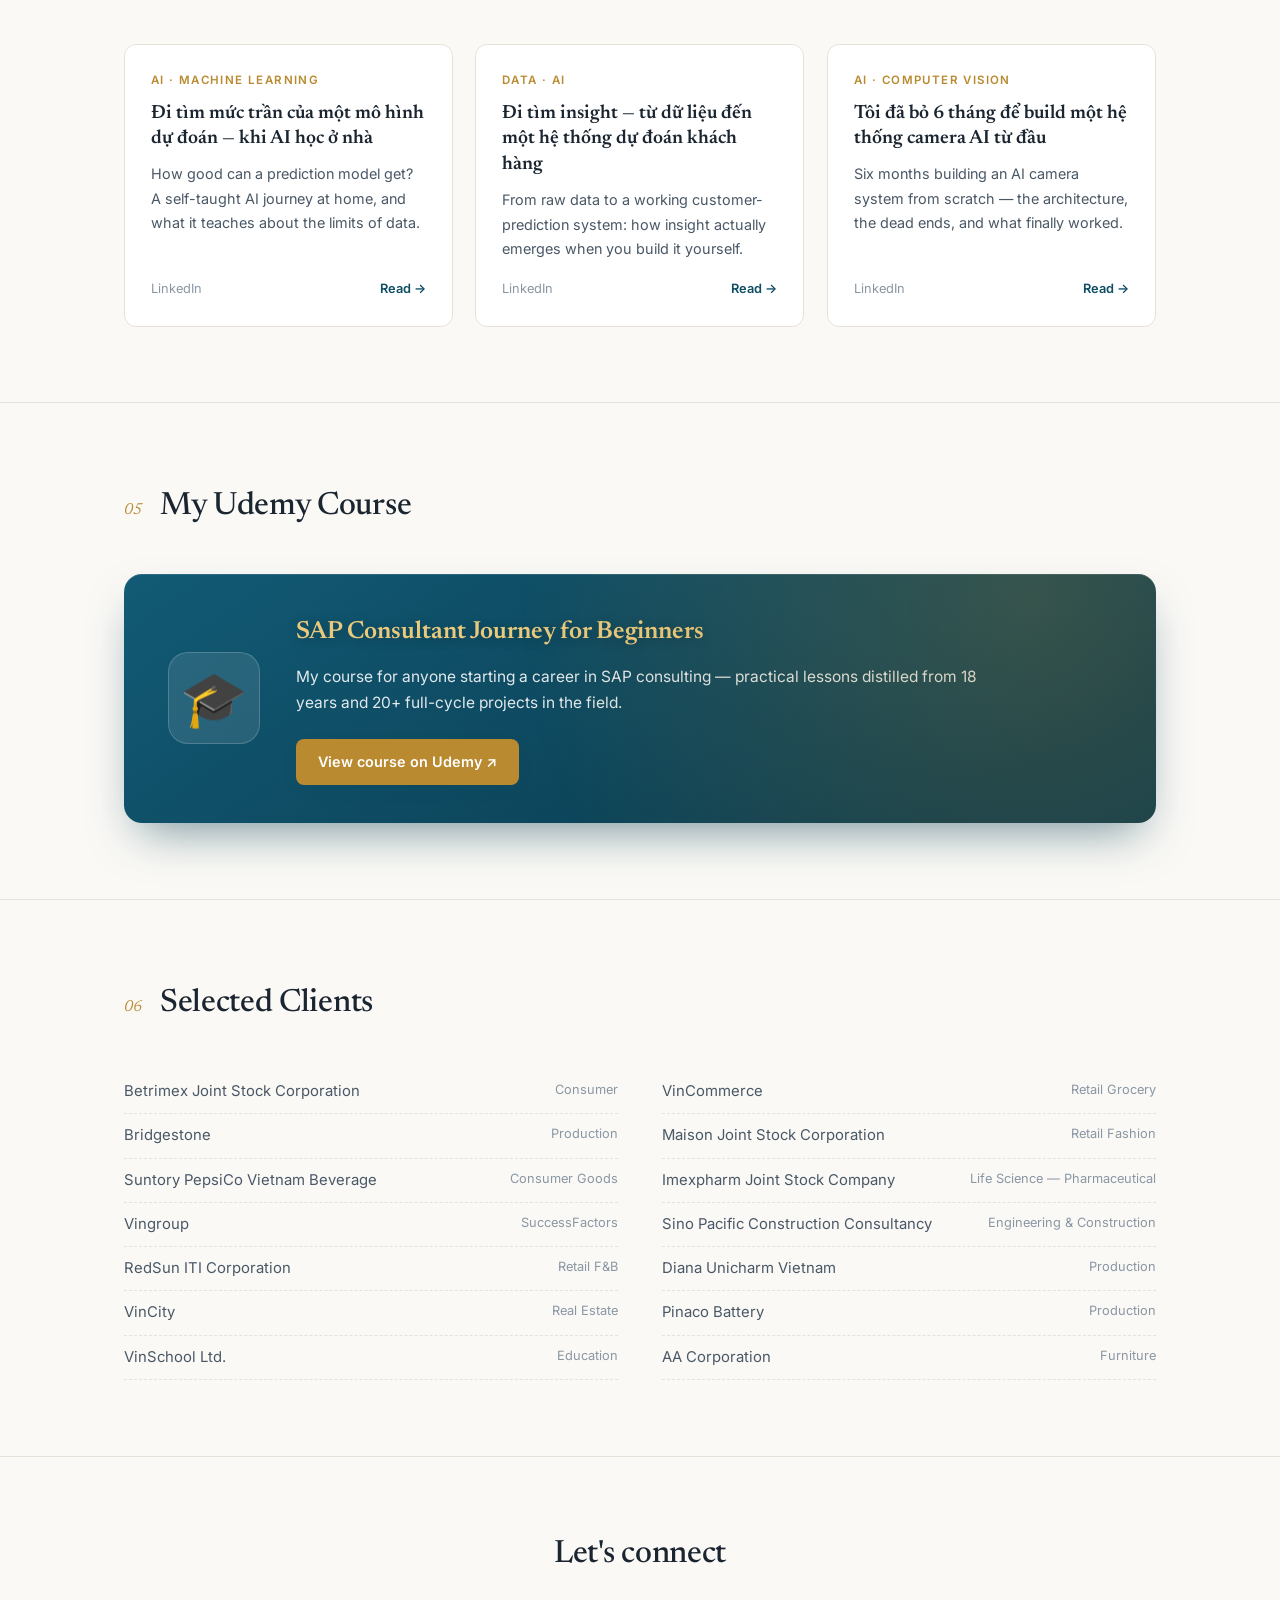
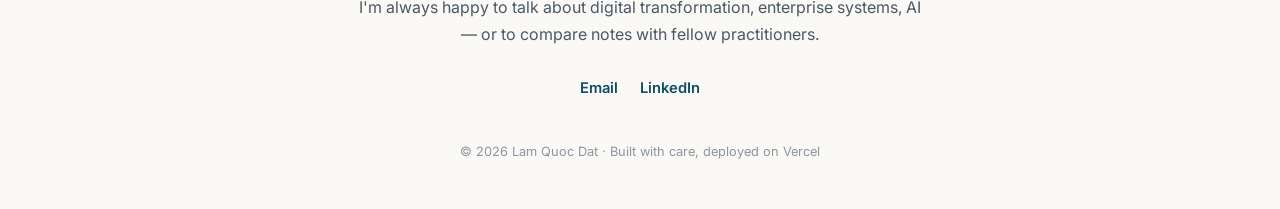
==== commit ddc2a3ee: "Remove Tools & News section; Selected Clients becomes 06; menu links to Clients Co-Authored-By: Clau" ====
--- a/index.html
+++ b/index.html
@@ -101,7 +101,7 @@
         <a href="#experience"><span class="en">Experience</span><span class="vi">Kinh nghiệm</span></a>
         <a href="#research"><span class="en">Research</span><span class="vi">Nghiên cứu</span></a>
         <a href="#writing"><span class="en">Writing</span><span class="vi">Bài viết</span></a>
-        <a href="#tools"><span class="en">Tools &amp; News</span><span class="vi">Công cụ &amp; Tin tức</span></a>
+        <a href="#clients"><span class="en">Clients</span><span class="vi">Khách hàng</span></a>
         <a href="#contact"><span class="en">Contact</span><span class="vi">Liên hệ</span></a>
       </div>
       <div class="lang-switch" role="group" aria-label="Language">
@@ -118,7 +118,7 @@
     <a href="#experience"><span class="en">Experience</span><span class="vi">Kinh nghiệm</span></a>
     <a href="#research"><span class="en">Research</span><span class="vi">Nghiên cứu</span></a>
     <a href="#writing"><span class="en">Writing</span><span class="vi">Bài viết</span></a>
-    <a href="#tools"><span class="en">Tools &amp; News</span><span class="vi">Công cụ &amp; Tin tức</span></a>
+    <a href="#clients"><span class="en">Clients</span><span class="vi">Khách hàng</span></a>
     <a href="#contact"><span class="en">Contact</span><span class="vi">Liên hệ</span></a>
   </div>
 </nav>
@@ -377,34 +377,10 @@
   </div>
 </section>
 
-<section id="tools">
-  <div class="wrap">
-    <div class="sec-head"><span class="sec-num">06</span><h2><span class="en">Tools &amp; News</span><span class="vi">Công cụ &amp; Tin tức</span></h2></div>
-    <p class="sec-sub"><span class="en">Tools I use and recommend, plus short notes on what's new in technology.</span>
-    <span class="vi">Các công cụ tôi sử dụng và khuyên dùng, cùng ghi chú ngắn về công nghệ mới.</span></p>
-    <div class="tool-grid">
-      <div class="tool">
-        <div class="tool-ic">🤖</div>
-        <div><h3><span class="en">AI toolbox</span><span class="vi">Hộp công cụ AI</span></h3>
-        <p><span class="en">Models, notebooks and prompts I actually use for prediction and analysis work.</span><span class="vi">Mô hình, notebook và prompt tôi thực sự dùng cho công việc dự đoán và phân tích.</span></p></div>
-      </div>
-      <div class="tool">
-        <div class="tool-ic">🏭</div>
-        <div><h3><span class="en">Enterprise stack notes</span><span class="vi">Ghi chú hệ thống doanh nghiệp</span></h3>
-        <p><span class="en">Short reviews of ERP, MES and warehouse-automation tooling from real projects.</span><span class="vi">Đánh giá ngắn về công cụ ERP, MES và tự động hóa kho từ các dự án thực tế.</span></p></div>
-      </div>
-      <div class="tool">
-        <div class="tool-ic">📰</div>
-        <div><h3><span class="en">Tech radar</span><span class="vi">Radar công nghệ</span></h3>
-        <p><span class="en">Curated news on AI and enterprise technology, with a one-paragraph take on each.</span><span class="vi">Tin tức chọn lọc về AI và công nghệ doanh nghiệp, kèm nhận định ngắn cho từng tin.</span></p></div>
-      </div>
-    </div>
-  </div>
-</section>
 
 <section id="clients">
   <div class="wrap">
-    <div class="sec-head"><span class="sec-num">07</span><h2><span class="en">Selected Clients</span><span class="vi">Khách hàng tiêu biểu</span></h2></div>
+    <div class="sec-head"><span class="sec-num">06</span><h2><span class="en">Selected Clients</span><span class="vi">Khách hàng tiêu biểu</span></h2></div>
     <ul class="client-cols">
       <li>Betrimex Joint Stock Corporation <em><span class="en">Consumer</span><span class="vi">Hàng tiêu dùng</span></em></li>
       <li>Bridgestone <em><span class="en">Production</span><span class="vi">Sản xuất</span></em></li>
@@ -486,7 +462,7 @@
 }
 if(!reduceMotion){
   document.querySelectorAll('[data-tilt]').forEach(el=>attachTilt(el, +(el.dataset.tiltMax||10)));
-  document.querySelectorAll('.post, .tool, .chip-group, .edu').forEach(el=>attachTilt(el, 5));
+  document.querySelectorAll('.post, .chip-group, .edu').forEach(el=>attachTilt(el, 5));
   document.querySelectorAll('.stat').forEach(el=>attachTilt(el, 8));
 }
 
@@ -515,7 +491,7 @@
 })();
 
 /* ---------- Scroll reveal ---------- */
-const revealTargets = document.querySelectorAll('.sec-head, .sec-sub, .about-grid > div, .chip-group, .t-item, .post, .tool, .edu, .certs, .research-areas, .pub-card, .id-card, .repo-card, .stats, .client-cols, .foot-sub, .foot-links');
+const revealTargets = document.querySelectorAll('.sec-head, .sec-sub, .about-grid > div, .chip-group, .t-item, .post, .edu, .certs, .research-areas, .pub-card, .id-card, .repo-card, .stats, .client-cols, .foot-sub, .foot-links');
 revealTargets.forEach((el,i)=>{ el.classList.add('reveal'); el.style.transitionDelay = (i%4)*70+'ms'; });
 const io = new IntersectionObserver(entries=>{
   entries.forEach(en=>{ if(en.isIntersecting){ en.target.classList.add('in'); io.unobserve(en.target); } });
--- a/styles.css
+++ b/styles.css
@@ -143,14 +143,6 @@
 .course-body p{color:rgba(255,255,255,.88);font-size:.97rem;max-width:46em;margin-bottom:22px}
 .btn-gold{background:var(--gold);color:#fff;box-shadow:0 10px 24px -8px rgba(185,138,47,.6),inset 0 1px 0 rgba(255,255,255,.25)}
 .btn-gold:hover{background:#a67926;text-decoration:none;box-shadow:0 14px 30px -8px rgba(185,138,47,.7)}
-
-/* Tools & News */
-.tool-grid{display:grid;grid-template-columns:repeat(auto-fit,minmax(240px,1fr));gap:18px}
-.tool{background:var(--card);border:1px solid var(--line);border-radius:12px;padding:20px 22px;display:flex;gap:14px;align-items:flex-start;transition:.2s}
-.tool:hover{border-color:var(--accent)}
-.tool-ic{width:38px;height:38px;flex:none;border-radius:9px;background:var(--accent-soft);display:flex;align-items:center;justify-content:center;font-size:1.1rem}
-.tool h3{font-size:.95rem;font-weight:600;margin-bottom:3px}
-.tool p{font-size:.83rem;color:var(--ink-soft)}
 
 /* Clients */
 .client-cols{columns:2;gap:44px;font-size:.93rem;color:var(--ink-soft)}
@@ -262,7 +254,7 @@
 .btn-primary{box-shadow:0 8px 22px -8px rgba(14,77,100,.55),inset 0 1px 0 rgba(255,255,255,.18)}
 .btn-primary:hover{box-shadow:0 12px 28px -8px rgba(14,77,100,.6)}
 
-.post:hover,.tool:hover,.chip-group:hover{box-shadow:0 22px 44px -18px rgba(26,37,48,.25)}
+.post:hover,.chip-group:hover{box-shadow:0 22px 44px -18px rgba(26,37,48,.25)}
 .stat b{transition:transform .3s}
 .stat:hover b{transform:scale(1.12)}
 
@@ -293,7 +285,7 @@
   .about-grid{gap:6px}
   .about-grid p{text-align:left}
   .cta-row .btn{flex:1;justify-content:center}
-  .post,.chip-group,.tool,.edu{padding:20px}
+  .post,.chip-group,.edu{padding:20px}
   .client-cols li{font-size:.88rem}
   .g-item{width:280px;height:168px;margin-right:14px}
   .gallery::before,.gallery::after{width:36px}
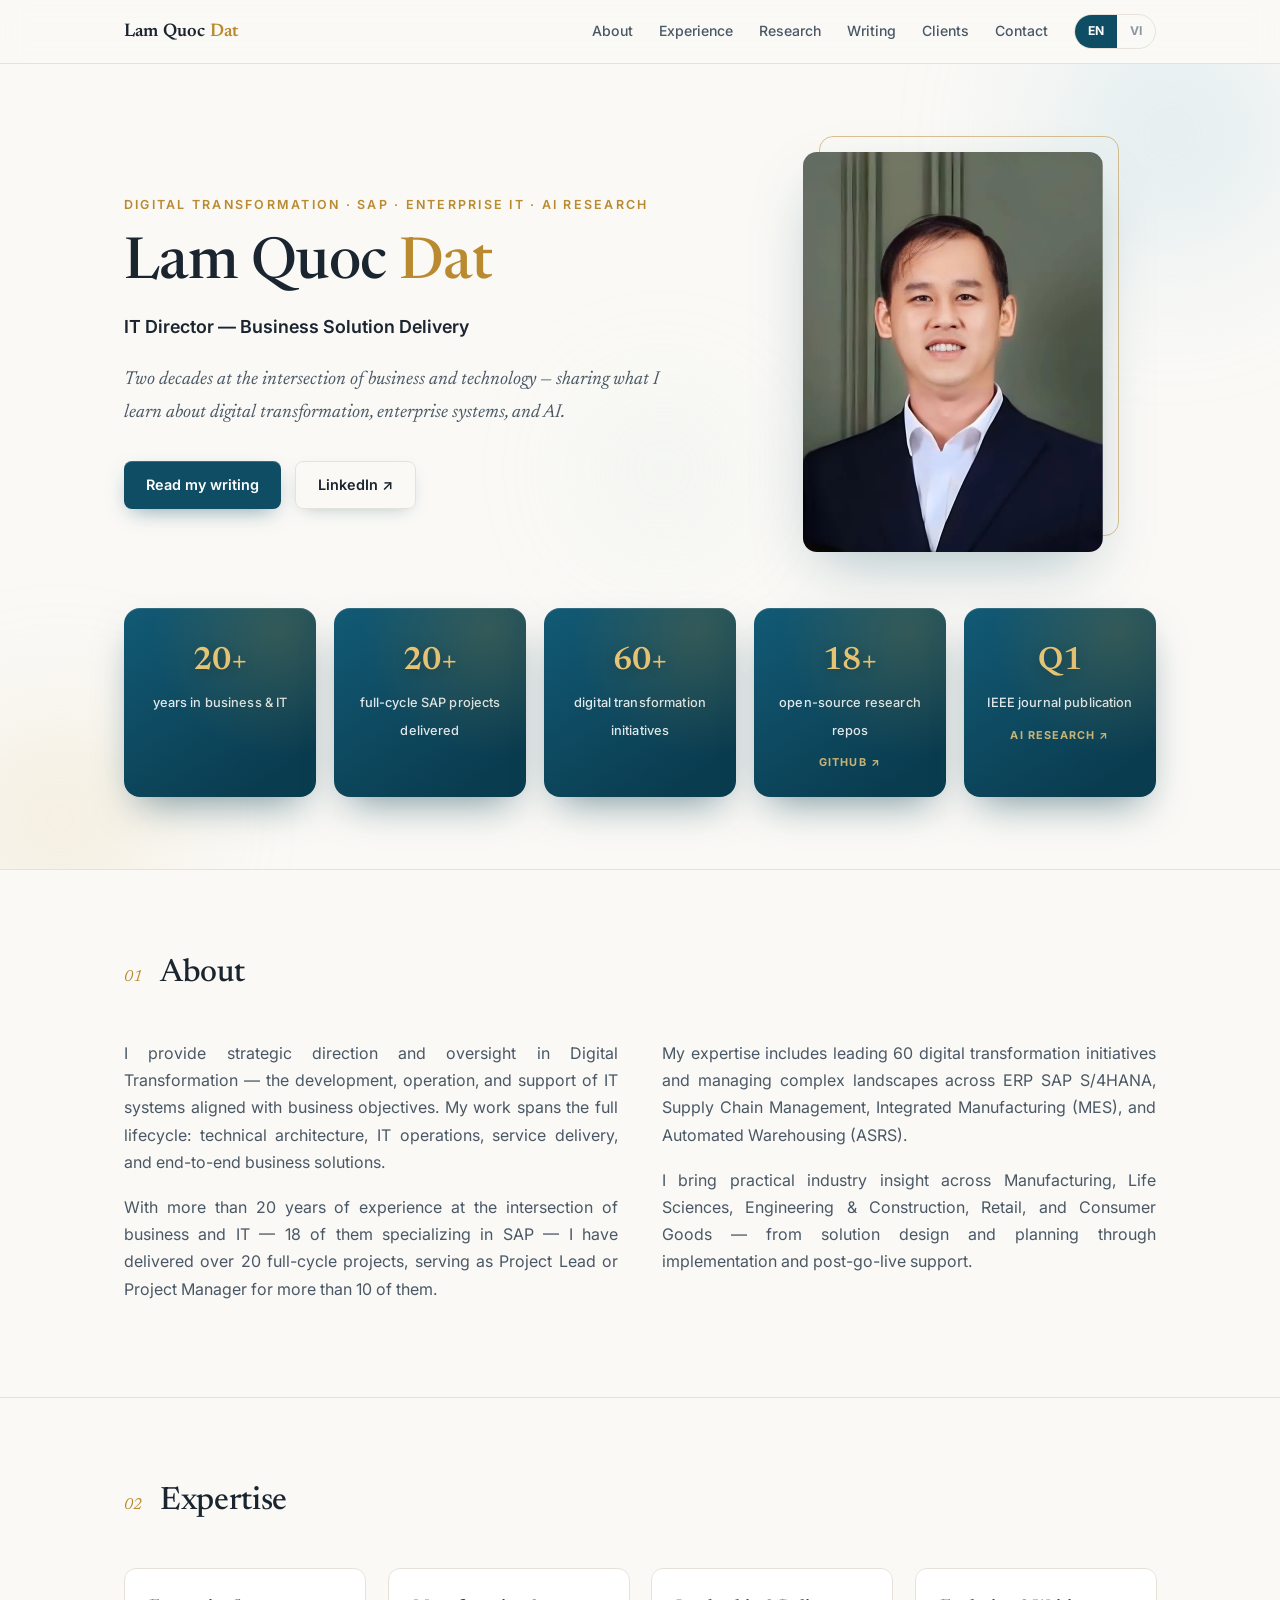
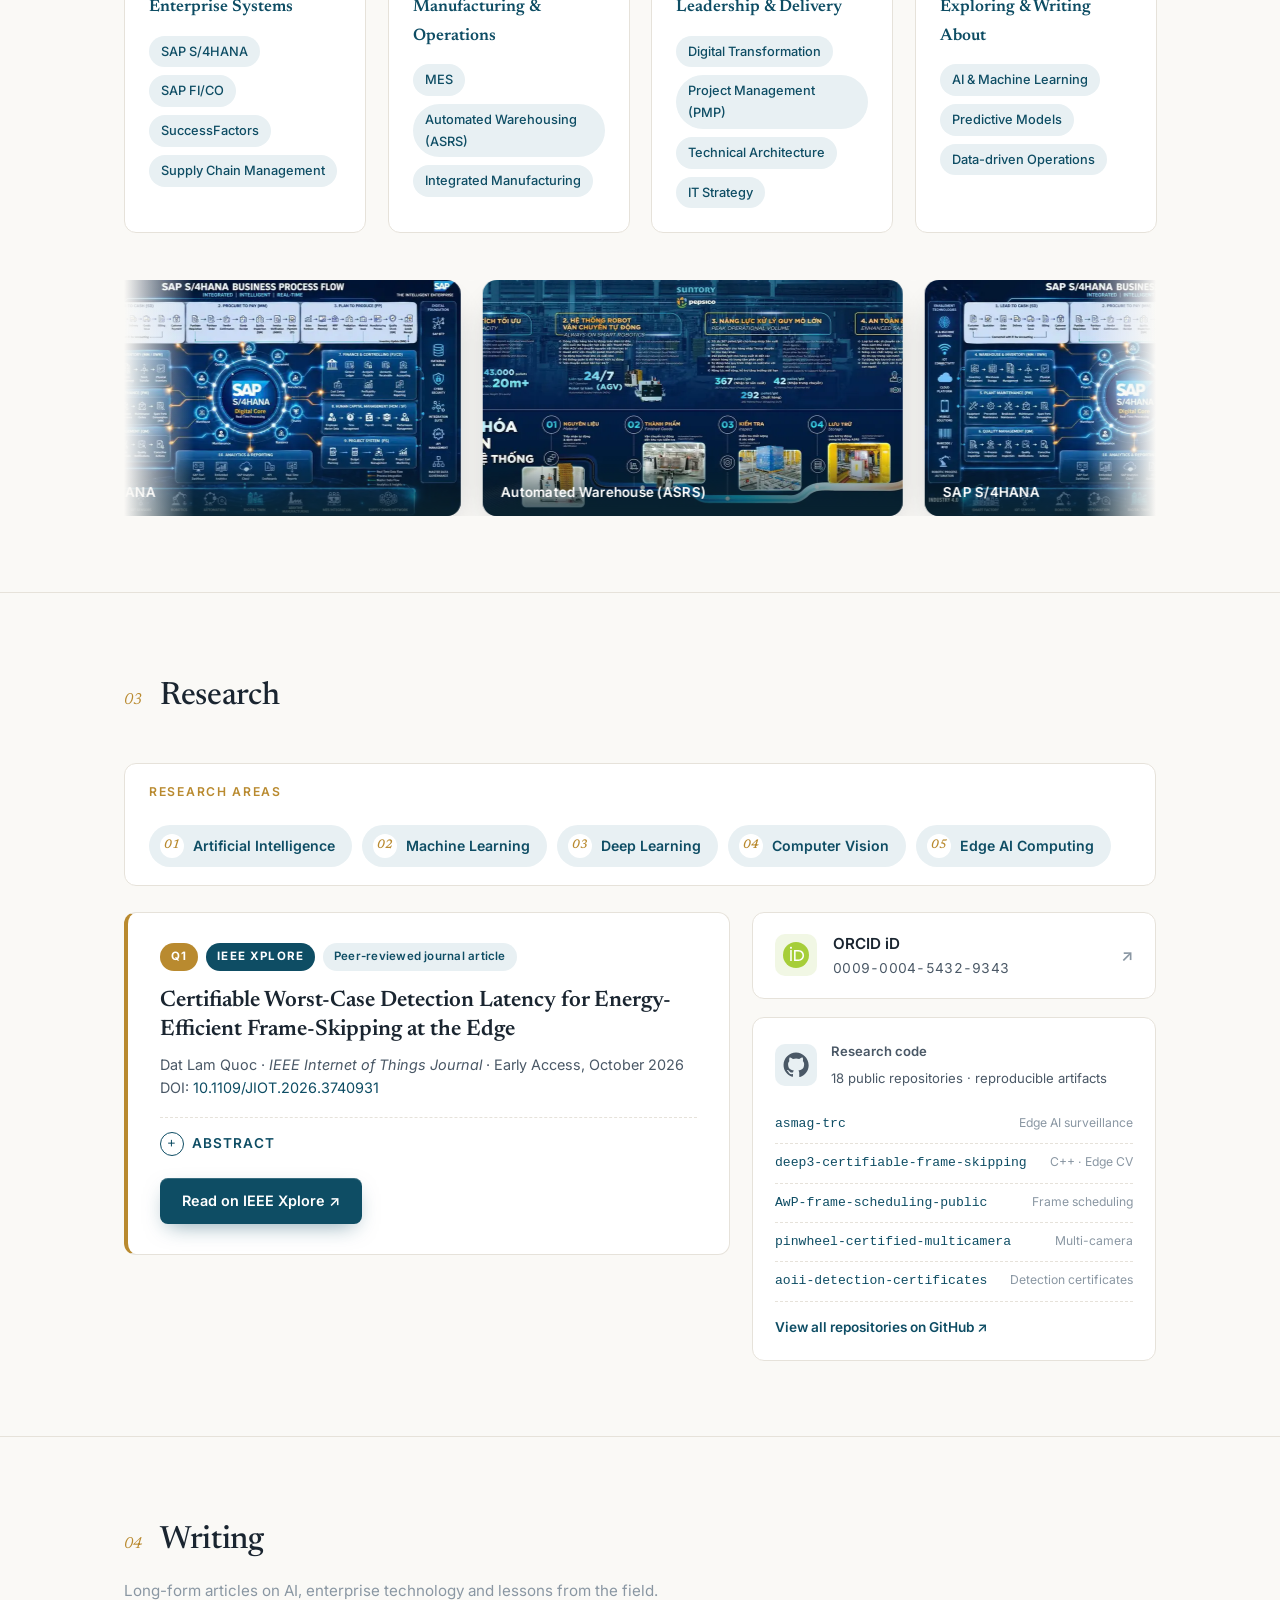
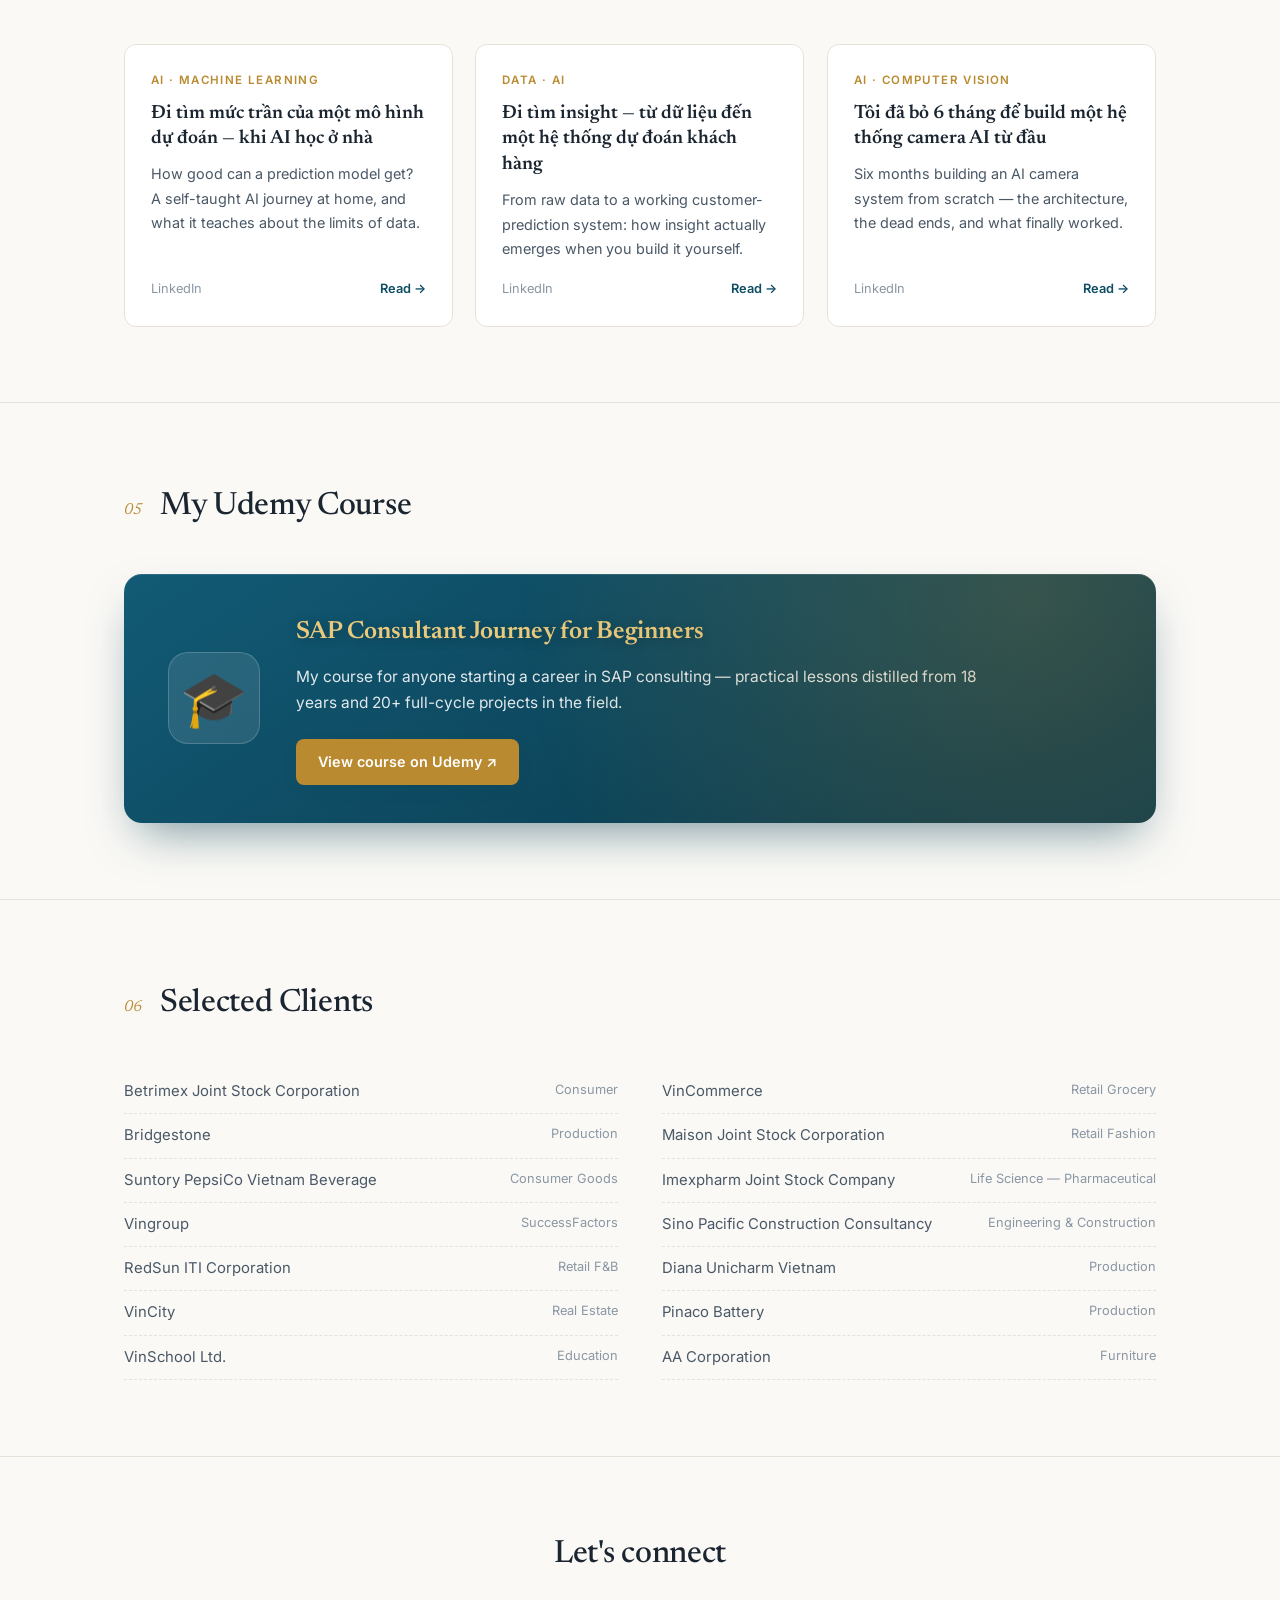
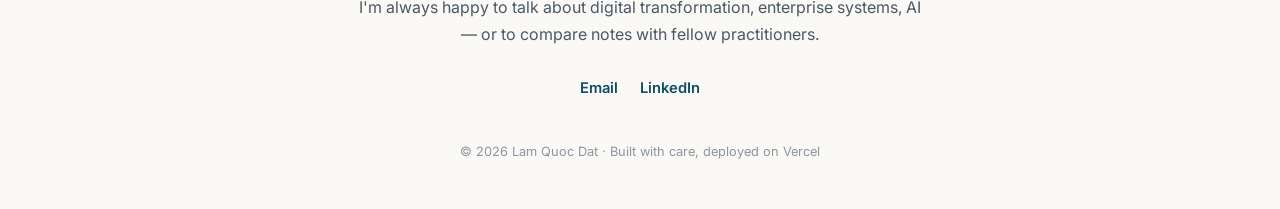
==== commit 67fbadee: "Hero stats: 60+ initiatives, 18+ research repos Co-Authored-By: Claude Fable 5.1 <noreply@anthropic." ====
--- a/index.html
+++ b/index.html
@@ -156,8 +156,8 @@
     <div class="stats stats-5">
       <div class="stat" style="--d:0ms"><b>20+</b><span><span class="en">years in business &amp; IT</span><span class="vi">năm kinh nghiệm kinh doanh &amp; CNTT</span></span></div>
       <div class="stat" style="--d:90ms"><b>20+</b><span><span class="en">full-cycle SAP projects delivered</span><span class="vi">dự án SAP trọn vòng đời</span></span></div>
-      <div class="stat" style="--d:180ms"><b>60</b><span><span class="en">digital transformation initiatives</span><span class="vi">sáng kiến chuyển đổi số</span></span></div>
-      <a class="stat stat-link" style="--d:270ms" href="#research"><b>18</b><span><span class="en">open-source research repos</span><span class="vi">kho mã nghiên cứu mở</span></span><i class="stat-tag">GitHub ↗</i></a>
+      <div class="stat" style="--d:180ms"><b>60+</b><span><span class="en">digital transformation initiatives</span><span class="vi">sáng kiến chuyển đổi số</span></span></div>
+      <a class="stat stat-link" style="--d:270ms" href="#research"><b>18+</b><span><span class="en">open-source research repos</span><span class="vi">kho mã nghiên cứu mở</span></span><i class="stat-tag">GitHub ↗</i></a>
       <a class="stat stat-link" style="--d:360ms" href="#research"><b>Q1</b><span><span class="en">IEEE journal publication</span><span class="vi">bài báo tạp chí IEEE</span></span><i class="stat-tag">AI Research ↗</i></a>
     </div>
   </div>
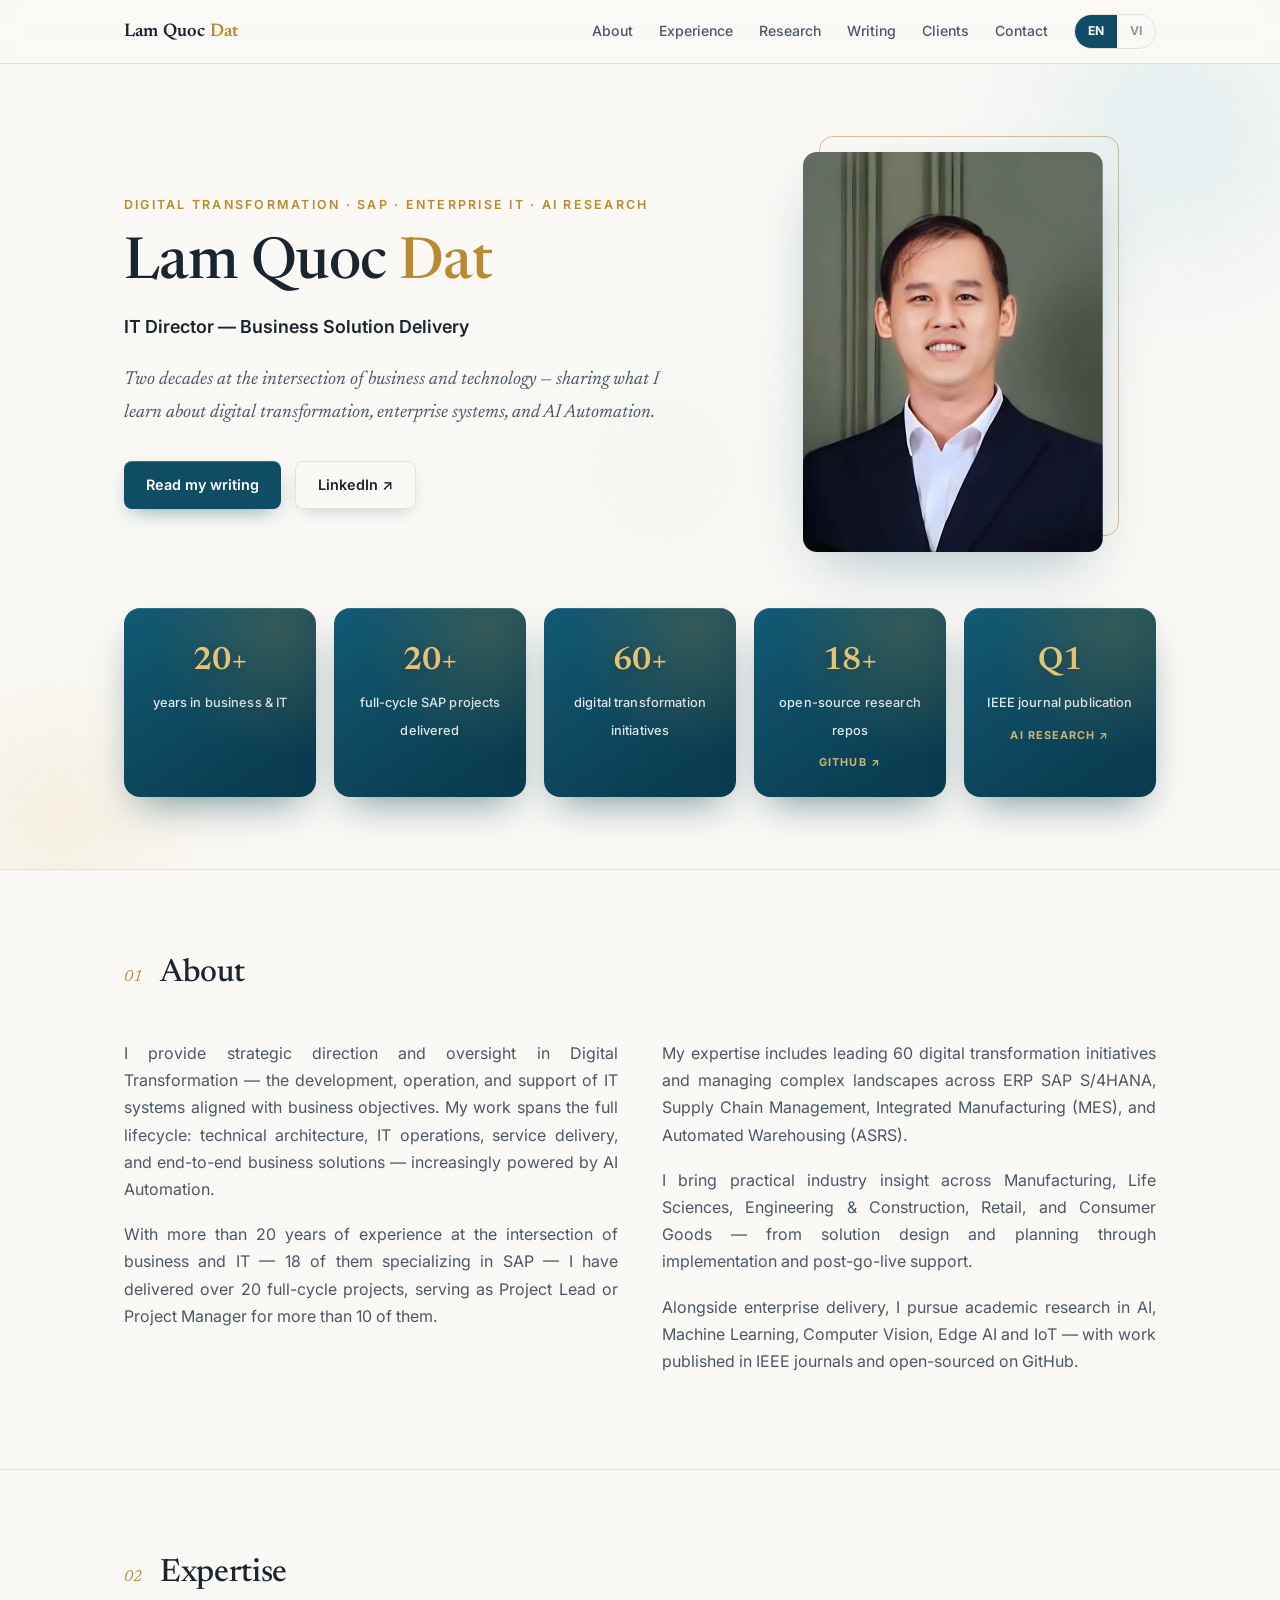
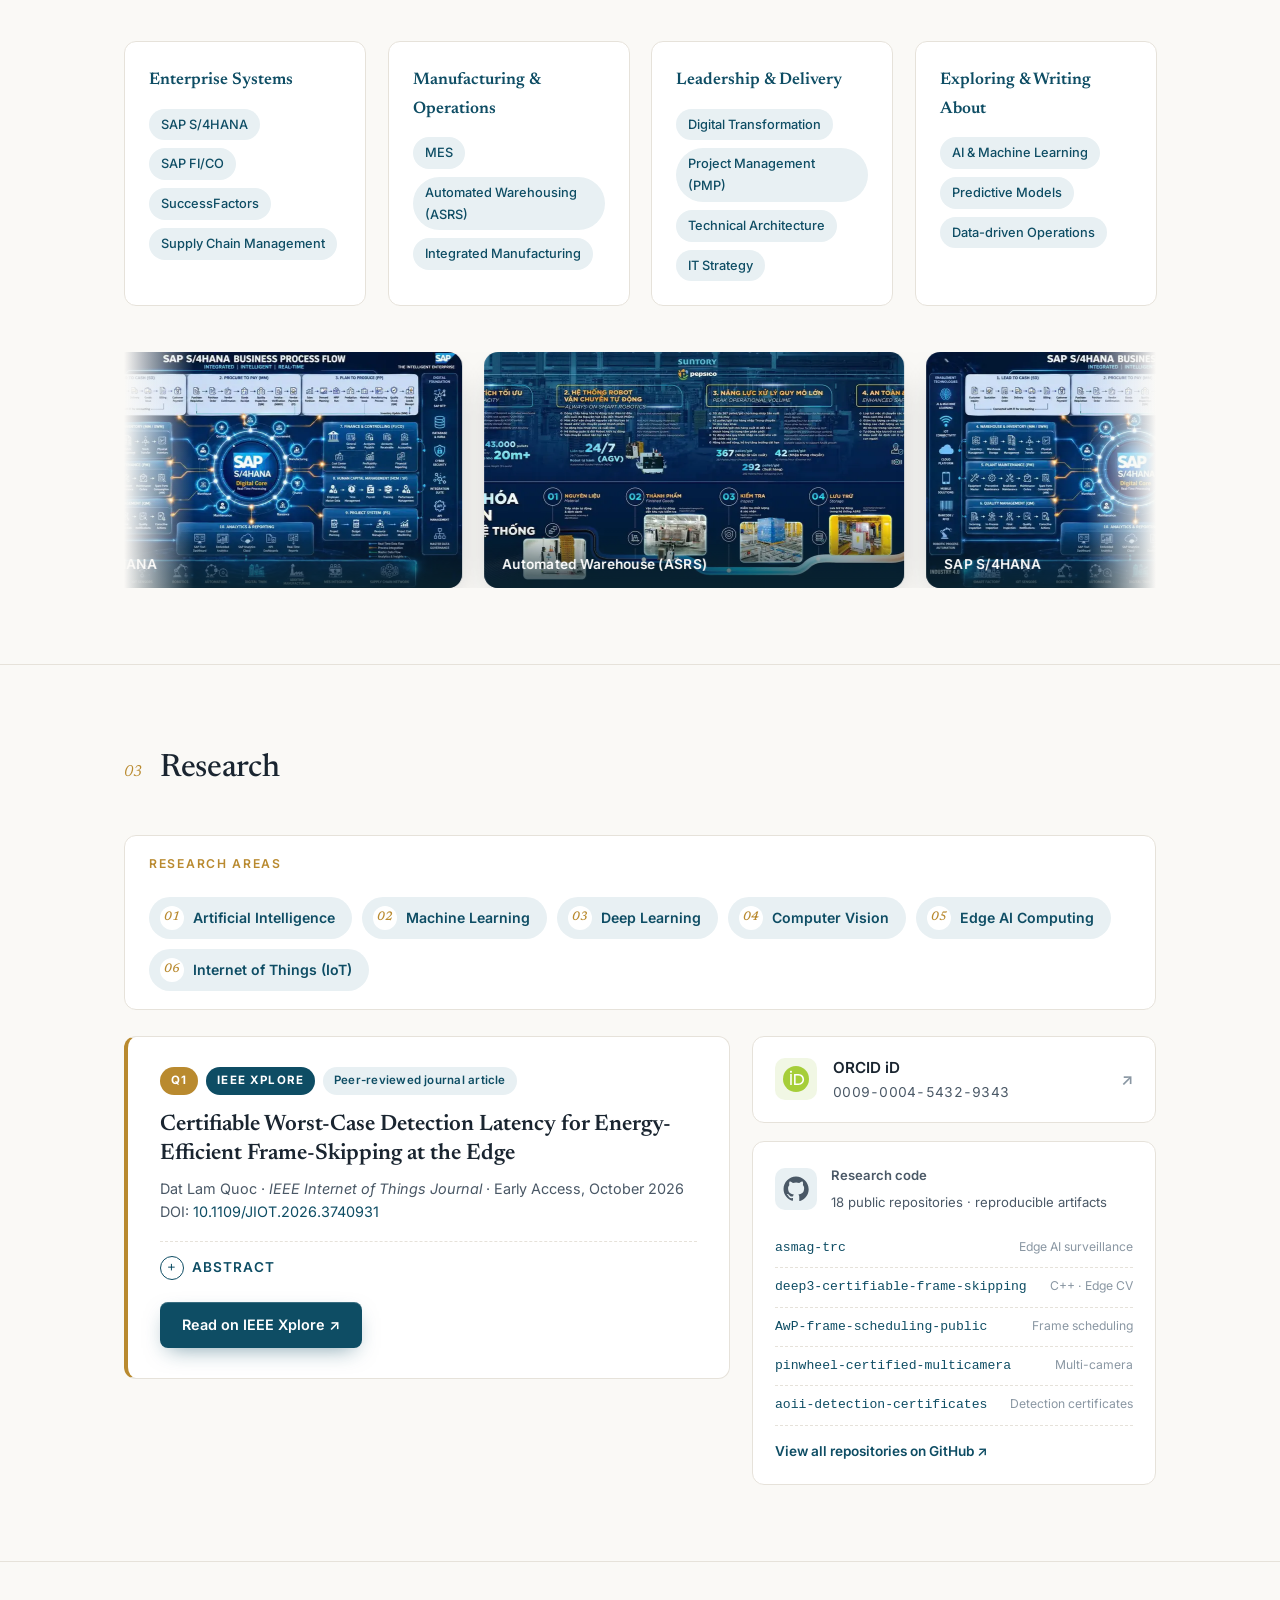
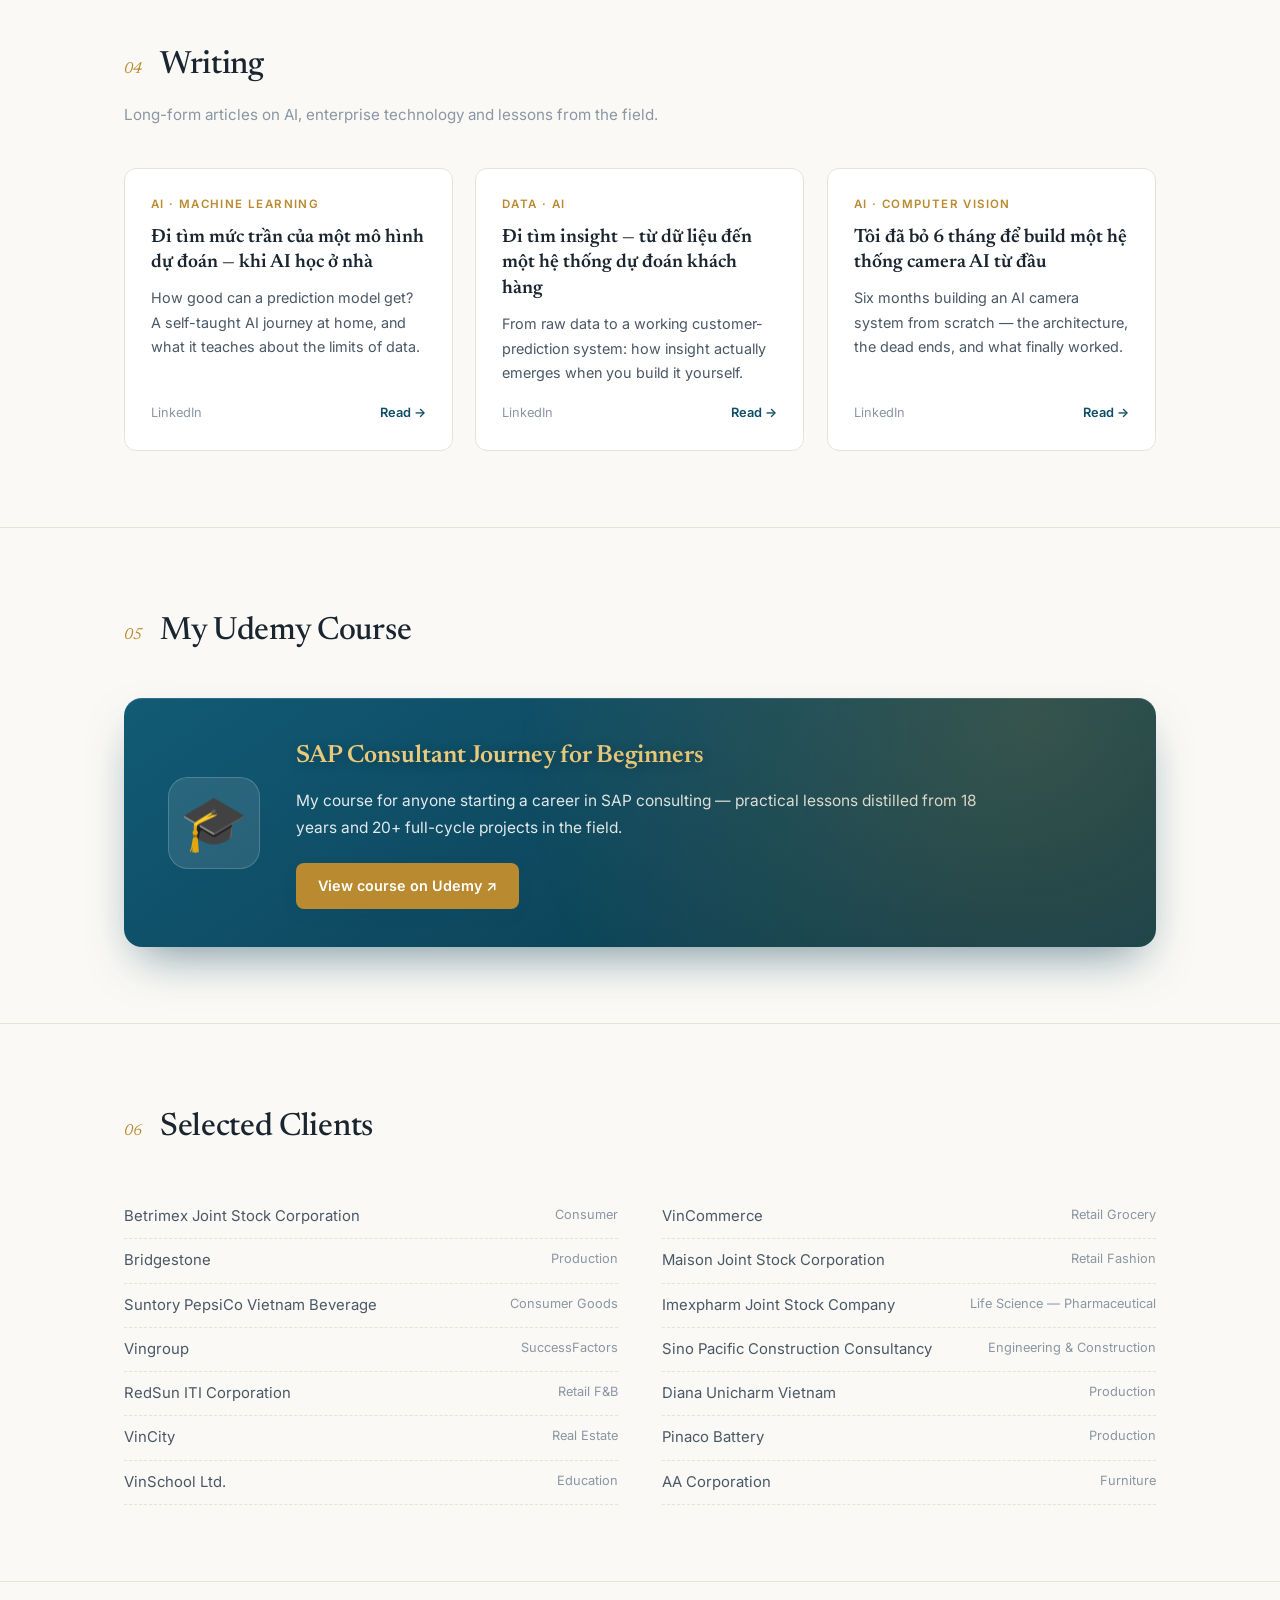
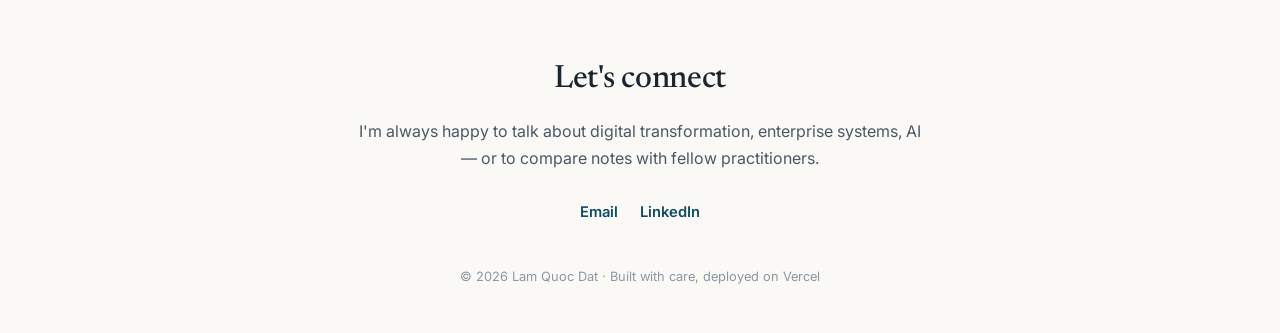
==== commit d77527f5: "Content: AI Automation in tagline/About, research paragraph in About, add IoT research area Co-Autho" ====
--- a/index.html
+++ b/index.html
@@ -138,8 +138,8 @@
           <span class="vi"><strong>Giám đốc CNTT — Triển khai Giải pháp Kinh doanh</strong></span>
         </p>
         <p class="tagline hero-in" style="--d:420ms">
-          <span class="en">Two decades at the intersection of business and technology — sharing what I learn about digital transformation, enterprise systems, and AI.</span>
-          <span class="vi">Hai thập kỷ ở giao điểm giữa kinh doanh và công nghệ — chia sẻ những gì tôi học được về chuyển đổi số, hệ thống doanh nghiệp và AI.</span>
+          <span class="en">Two decades at the intersection of business and technology — sharing what I learn about digital transformation, enterprise systems, and AI Automation.</span>
+          <span class="vi">Hai thập kỷ ở giao điểm giữa kinh doanh và công nghệ — chia sẻ những gì tôi học được về chuyển đổi số, hệ thống doanh nghiệp và tự động hóa bằng AI.</span>
         </p>
         <div class="cta-row hero-in" style="--d:540ms">
           <a class="btn btn-primary" href="#writing"><span class="en">Read my writing</span><span class="vi">Đọc bài viết</span></a>
@@ -168,8 +168,8 @@
     <div class="sec-head"><span class="sec-num">01</span><h2><span class="en">About</span><span class="vi">Giới thiệu</span></h2></div>
     <div class="about-grid">
       <div>
-        <p><span class="en">I provide strategic direction and oversight in Digital Transformation — the development, operation, and support of IT systems aligned with business objectives. My work spans the full lifecycle: technical architecture, IT operations, service delivery, and end-to-end business solutions.</span>
-        <span class="vi">Tôi định hướng chiến lược và giám sát toàn diện quá trình Chuyển đổi số — phát triển, vận hành và hỗ trợ các hệ thống CNTT gắn liền với mục tiêu kinh doanh. Công việc bao trùm trọn vòng đời: kiến trúc kỹ thuật, vận hành CNTT, cung cấp dịch vụ và các giải pháp kinh doanh trọn gói.</span></p>
+        <p><span class="en">I provide strategic direction and oversight in Digital Transformation — the development, operation, and support of IT systems aligned with business objectives. My work spans the full lifecycle: technical architecture, IT operations, service delivery, and end-to-end business solutions — increasingly powered by AI Automation.</span>
+        <span class="vi">Tôi định hướng chiến lược và giám sát toàn diện quá trình Chuyển đổi số — phát triển, vận hành và hỗ trợ các hệ thống CNTT gắn liền với mục tiêu kinh doanh. Công việc bao trùm trọn vòng đời: kiến trúc kỹ thuật, vận hành CNTT, cung cấp dịch vụ và các giải pháp kinh doanh trọn gói — ngày càng được tăng cường bằng tự động hóa AI.</span></p>
         <p><span class="en">With more than 20 years of experience at the intersection of business and IT — 18 of them specializing in SAP — I have delivered over 20 full-cycle projects, serving as Project Lead or Project Manager for more than 10 of them.</span>
         <span class="vi">Với hơn 20 năm kinh nghiệm ở giao điểm giữa kinh doanh và CNTT — trong đó 18 năm chuyên sâu về SAP — tôi đã triển khai thành công hơn 20 dự án trọn vòng đời, đảm nhận vai trò Trưởng dự án hoặc Giám đốc dự án ở hơn 10 dự án.</span></p>
       </div>
@@ -178,6 +178,8 @@
         <span class="vi">Chuyên môn của tôi bao gồm dẫn dắt 60 sáng kiến chuyển đổi số và quản lý các hệ thống phức tạp: ERP SAP S/4HANA, Quản lý chuỗi cung ứng, Sản xuất tích hợp (MES) và Kho tự động (ASRS).</span></p>
         <p><span class="en">I bring practical industry insight across Manufacturing, Life Sciences, Engineering &amp; Construction, Retail, and Consumer Goods — from solution design and planning through implementation and post-go-live support.</span>
         <span class="vi">Tôi mang đến hiểu biết thực tiễn sâu rộng trong các ngành Sản xuất, Dược phẩm, Xây dựng, Bán lẻ và Hàng tiêu dùng — từ thiết kế giải pháp, lập kế hoạch đến triển khai và hỗ trợ sau go-live.</span></p>
+        <p><span class="en">Alongside enterprise delivery, I pursue academic research in AI, Machine Learning, Computer Vision, Edge AI and IoT — with work published in IEEE journals and open-sourced on GitHub.</span>
+        <span class="vi">Song song với công việc doanh nghiệp, tôi nghiên cứu học thuật về AI, Học máy, Thị giác máy tính, Edge AI và IoT — với công bố trên tạp chí IEEE và mã nguồn mở trên GitHub.</span></p>
       </div>
     </div>
   </div>
@@ -278,6 +280,7 @@
         <span class="ra-chip"><i>03</i>Deep Learning</span>
         <span class="ra-chip"><i>04</i>Computer Vision</span>
         <span class="ra-chip"><i>05</i>Edge AI Computing</span>
+        <span class="ra-chip"><i>06</i>Internet of Things (IoT)</span>
       </div>
     </div>
 
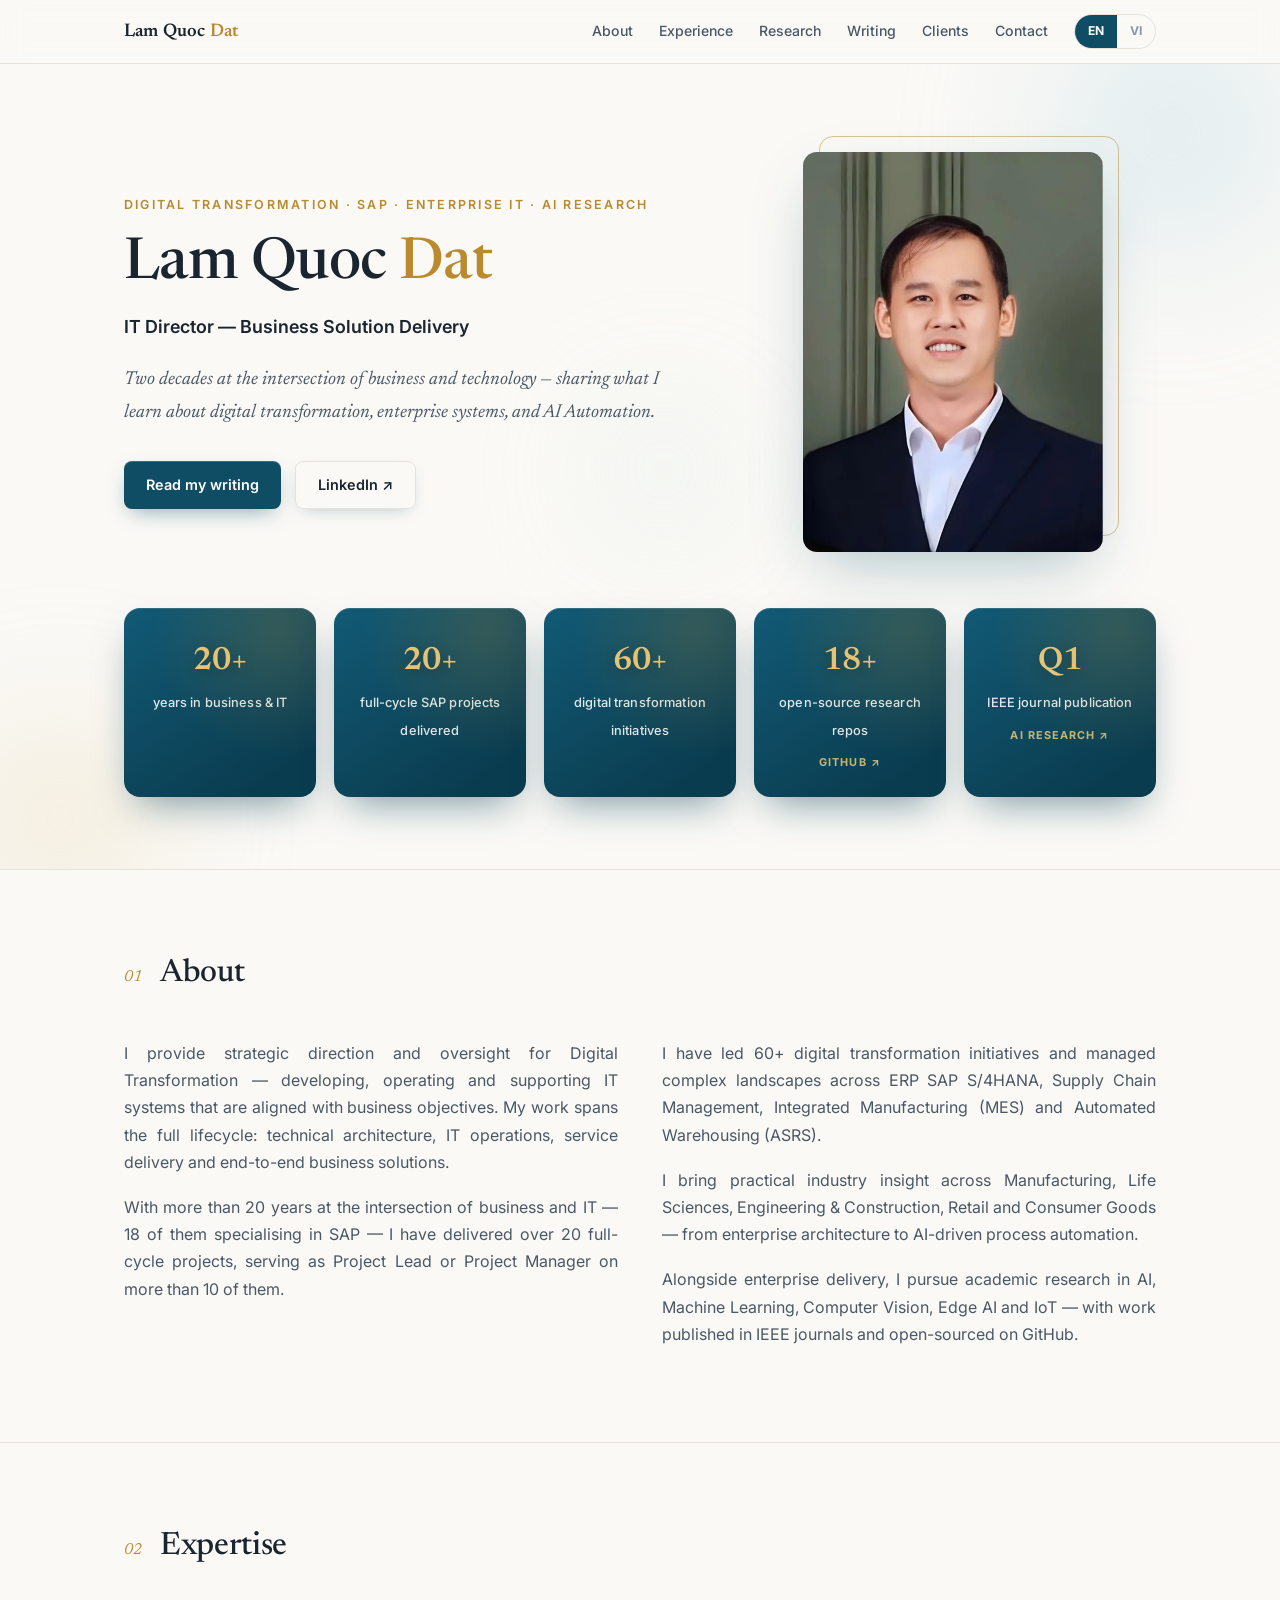
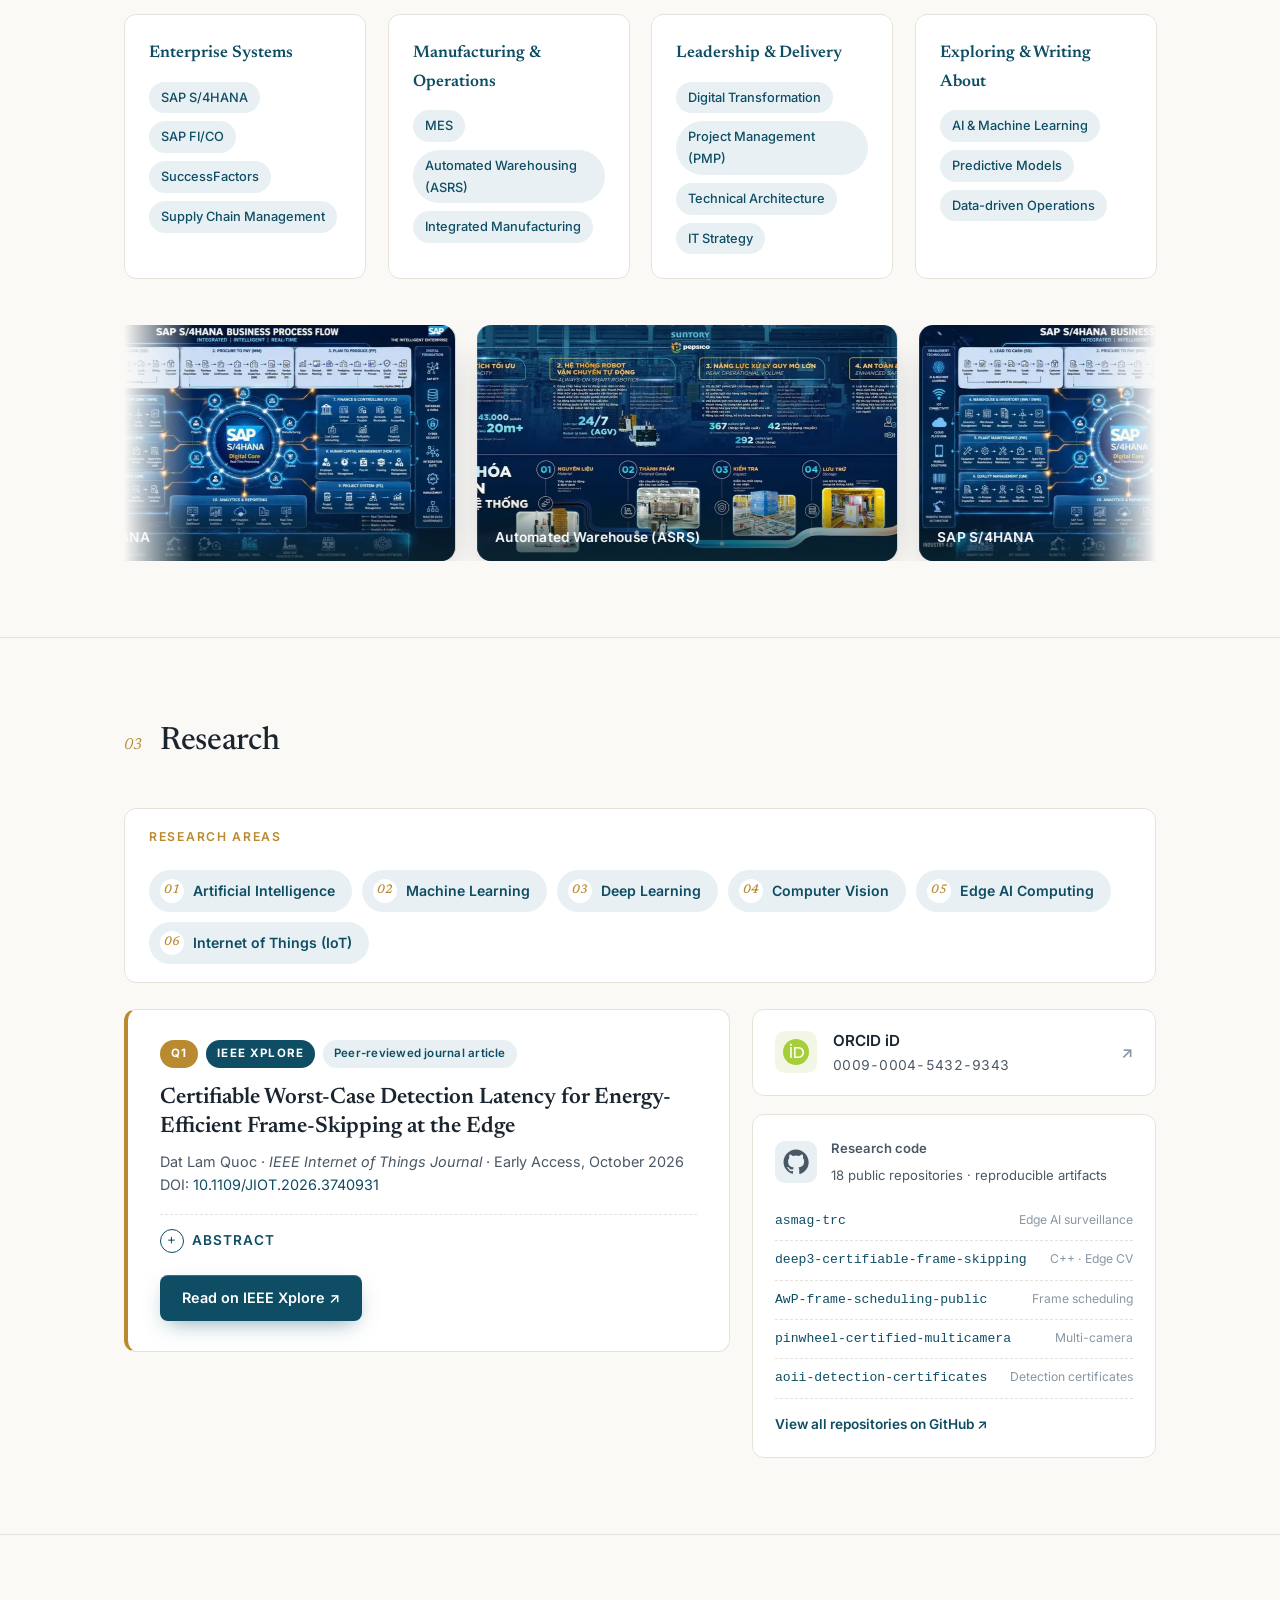
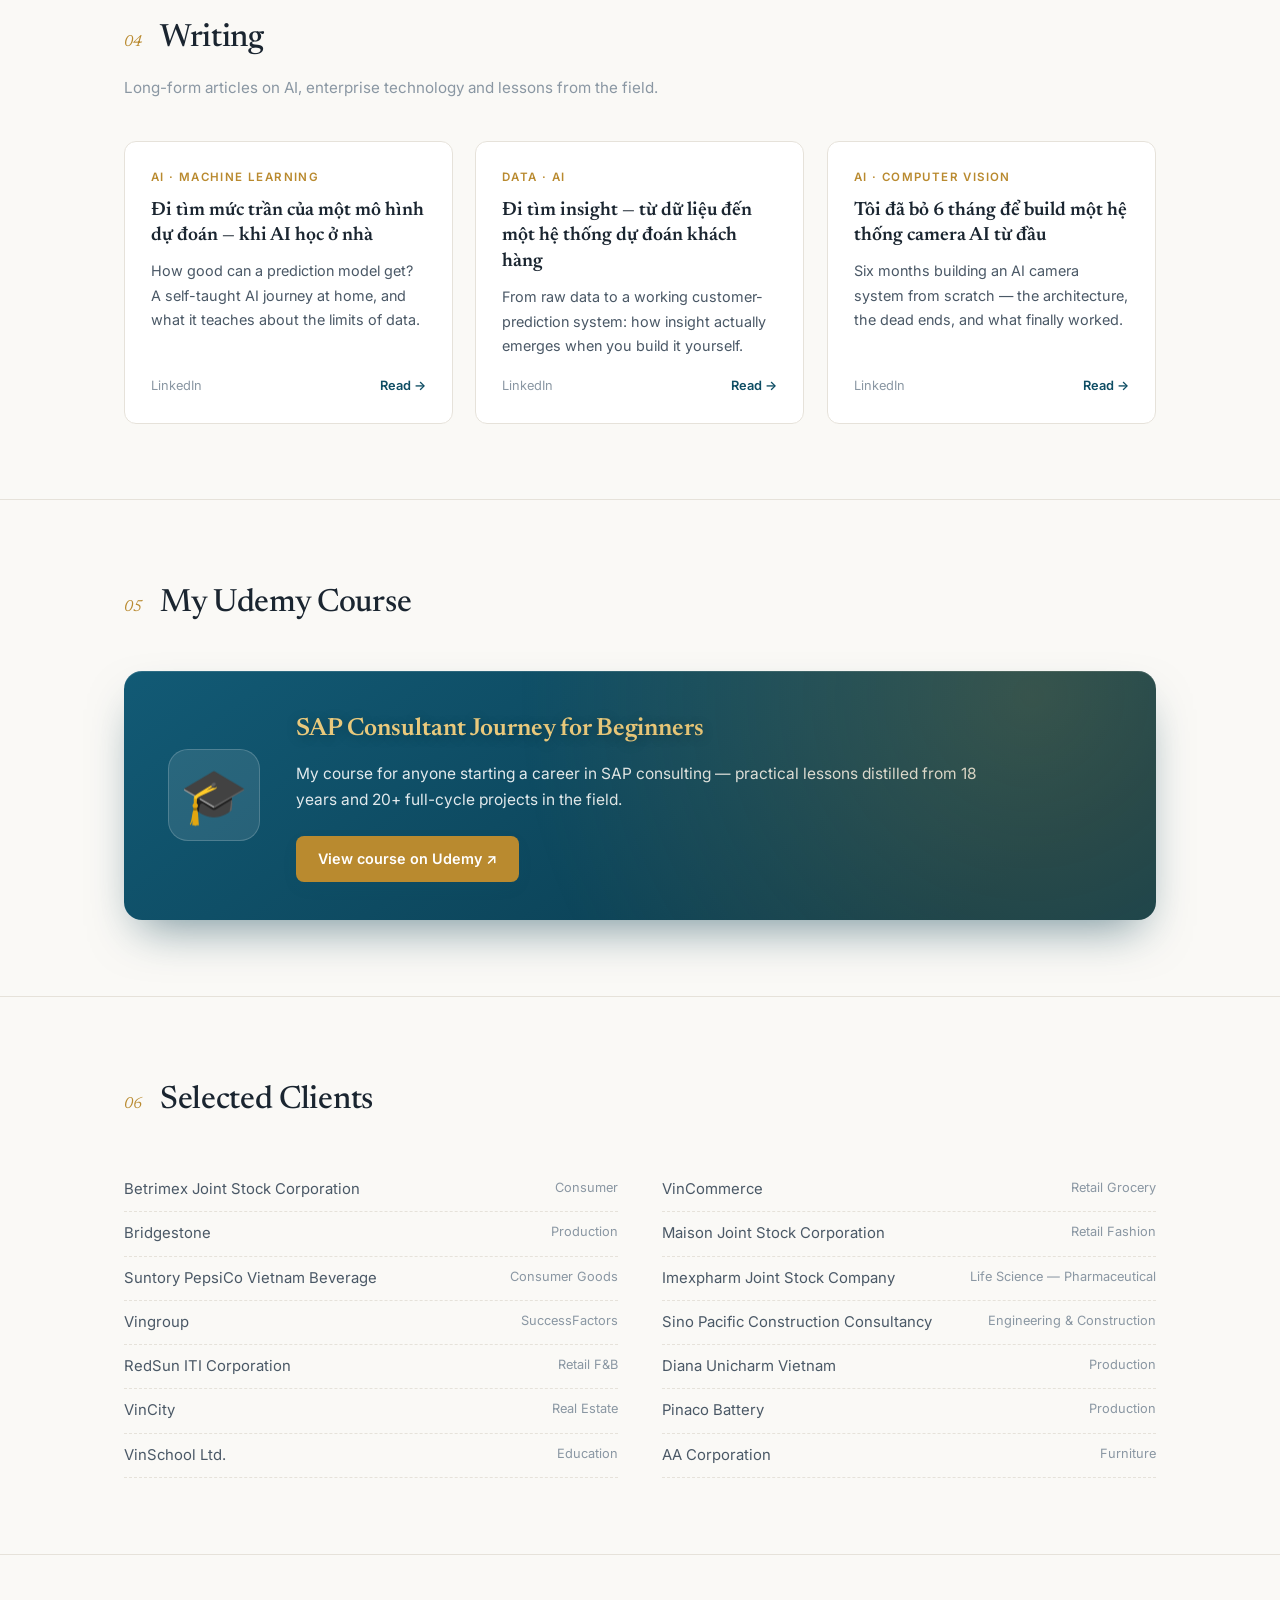
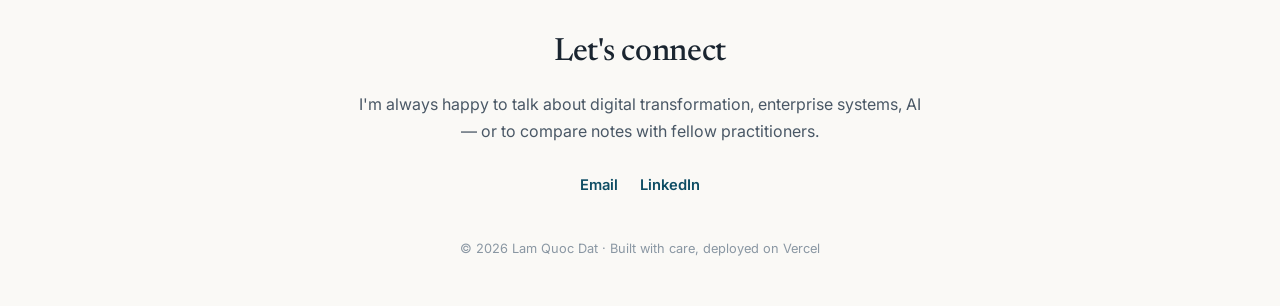
==== commit 2b676e11: "About: rewrite copy (AI-driven process automation, 60+ initiatives, research paragraph) Co-Authored-" ====
--- a/index.html
+++ b/index.html
@@ -168,16 +168,16 @@
     <div class="sec-head"><span class="sec-num">01</span><h2><span class="en">About</span><span class="vi">Giới thiệu</span></h2></div>
     <div class="about-grid">
       <div>
-        <p><span class="en">I provide strategic direction and oversight in Digital Transformation — the development, operation, and support of IT systems aligned with business objectives. My work spans the full lifecycle: technical architecture, IT operations, service delivery, and end-to-end business solutions — increasingly powered by AI Automation.</span>
-        <span class="vi">Tôi định hướng chiến lược và giám sát toàn diện quá trình Chuyển đổi số — phát triển, vận hành và hỗ trợ các hệ thống CNTT gắn liền với mục tiêu kinh doanh. Công việc bao trùm trọn vòng đời: kiến trúc kỹ thuật, vận hành CNTT, cung cấp dịch vụ và các giải pháp kinh doanh trọn gói — ngày càng được tăng cường bằng tự động hóa AI.</span></p>
-        <p><span class="en">With more than 20 years of experience at the intersection of business and IT — 18 of them specializing in SAP — I have delivered over 20 full-cycle projects, serving as Project Lead or Project Manager for more than 10 of them.</span>
-        <span class="vi">Với hơn 20 năm kinh nghiệm ở giao điểm giữa kinh doanh và CNTT — trong đó 18 năm chuyên sâu về SAP — tôi đã triển khai thành công hơn 20 dự án trọn vòng đời, đảm nhận vai trò Trưởng dự án hoặc Giám đốc dự án ở hơn 10 dự án.</span></p>
+        <p><span class="en">I provide strategic direction and oversight for Digital Transformation — developing, operating and supporting IT systems that are aligned with business objectives. My work spans the full lifecycle: technical architecture, IT operations, service delivery and end-to-end business solutions.</span>
+        <span class="vi">Tôi định hướng chiến lược và giám sát toàn diện quá trình Chuyển đổi số — phát triển, vận hành và hỗ trợ các hệ thống CNTT gắn liền với mục tiêu kinh doanh. Công việc bao trùm trọn vòng đời: kiến trúc kỹ thuật, vận hành CNTT, cung cấp dịch vụ và các giải pháp kinh doanh trọn gói.</span></p>
+        <p><span class="en">With more than 20 years at the intersection of business and IT — 18 of them specialising in SAP — I have delivered over 20 full-cycle projects, serving as Project Lead or Project Manager on more than 10 of them.</span>
+        <span class="vi">Với hơn 20 năm ở giao điểm giữa kinh doanh và CNTT — trong đó 18 năm chuyên sâu về SAP — tôi đã triển khai hơn 20 dự án trọn vòng đời, đảm nhận vai trò Trưởng dự án hoặc Giám đốc dự án ở hơn 10 dự án.</span></p>
       </div>
       <div>
-        <p><span class="en">My expertise includes leading 60 digital transformation initiatives and managing complex landscapes across ERP SAP S/4HANA, Supply Chain Management, Integrated Manufacturing (MES), and Automated Warehousing (ASRS).</span>
-        <span class="vi">Chuyên môn của tôi bao gồm dẫn dắt 60 sáng kiến chuyển đổi số và quản lý các hệ thống phức tạp: ERP SAP S/4HANA, Quản lý chuỗi cung ứng, Sản xuất tích hợp (MES) và Kho tự động (ASRS).</span></p>
-        <p><span class="en">I bring practical industry insight across Manufacturing, Life Sciences, Engineering &amp; Construction, Retail, and Consumer Goods — from solution design and planning through implementation and post-go-live support.</span>
-        <span class="vi">Tôi mang đến hiểu biết thực tiễn sâu rộng trong các ngành Sản xuất, Dược phẩm, Xây dựng, Bán lẻ và Hàng tiêu dùng — từ thiết kế giải pháp, lập kế hoạch đến triển khai và hỗ trợ sau go-live.</span></p>
+        <p><span class="en">I have led 60+ digital transformation initiatives and managed complex landscapes across ERP SAP S/4HANA, Supply Chain Management, Integrated Manufacturing (MES) and Automated Warehousing (ASRS).</span>
+        <span class="vi">Tôi đã dẫn dắt hơn 60 sáng kiến chuyển đổi số và quản lý các hệ thống phức tạp: ERP SAP S/4HANA, Quản lý chuỗi cung ứng, Sản xuất tích hợp (MES) và Kho tự động (ASRS).</span></p>
+        <p><span class="en">I bring practical industry insight across Manufacturing, Life Sciences, Engineering &amp; Construction, Retail and Consumer Goods — from enterprise architecture to AI-driven process automation.</span>
+        <span class="vi">Tôi mang đến hiểu biết thực tiễn sâu rộng trong các ngành Sản xuất, Dược phẩm, Xây dựng, Bán lẻ và Hàng tiêu dùng — từ kiến trúc doanh nghiệp đến tự động hóa quy trình bằng AI.</span></p>
         <p><span class="en">Alongside enterprise delivery, I pursue academic research in AI, Machine Learning, Computer Vision, Edge AI and IoT — with work published in IEEE journals and open-sourced on GitHub.</span>
         <span class="vi">Song song với công việc doanh nghiệp, tôi nghiên cứu học thuật về AI, Học máy, Thị giác máy tính, Edge AI và IoT — với công bố trên tạp chí IEEE và mã nguồn mở trên GitHub.</span></p>
       </div>
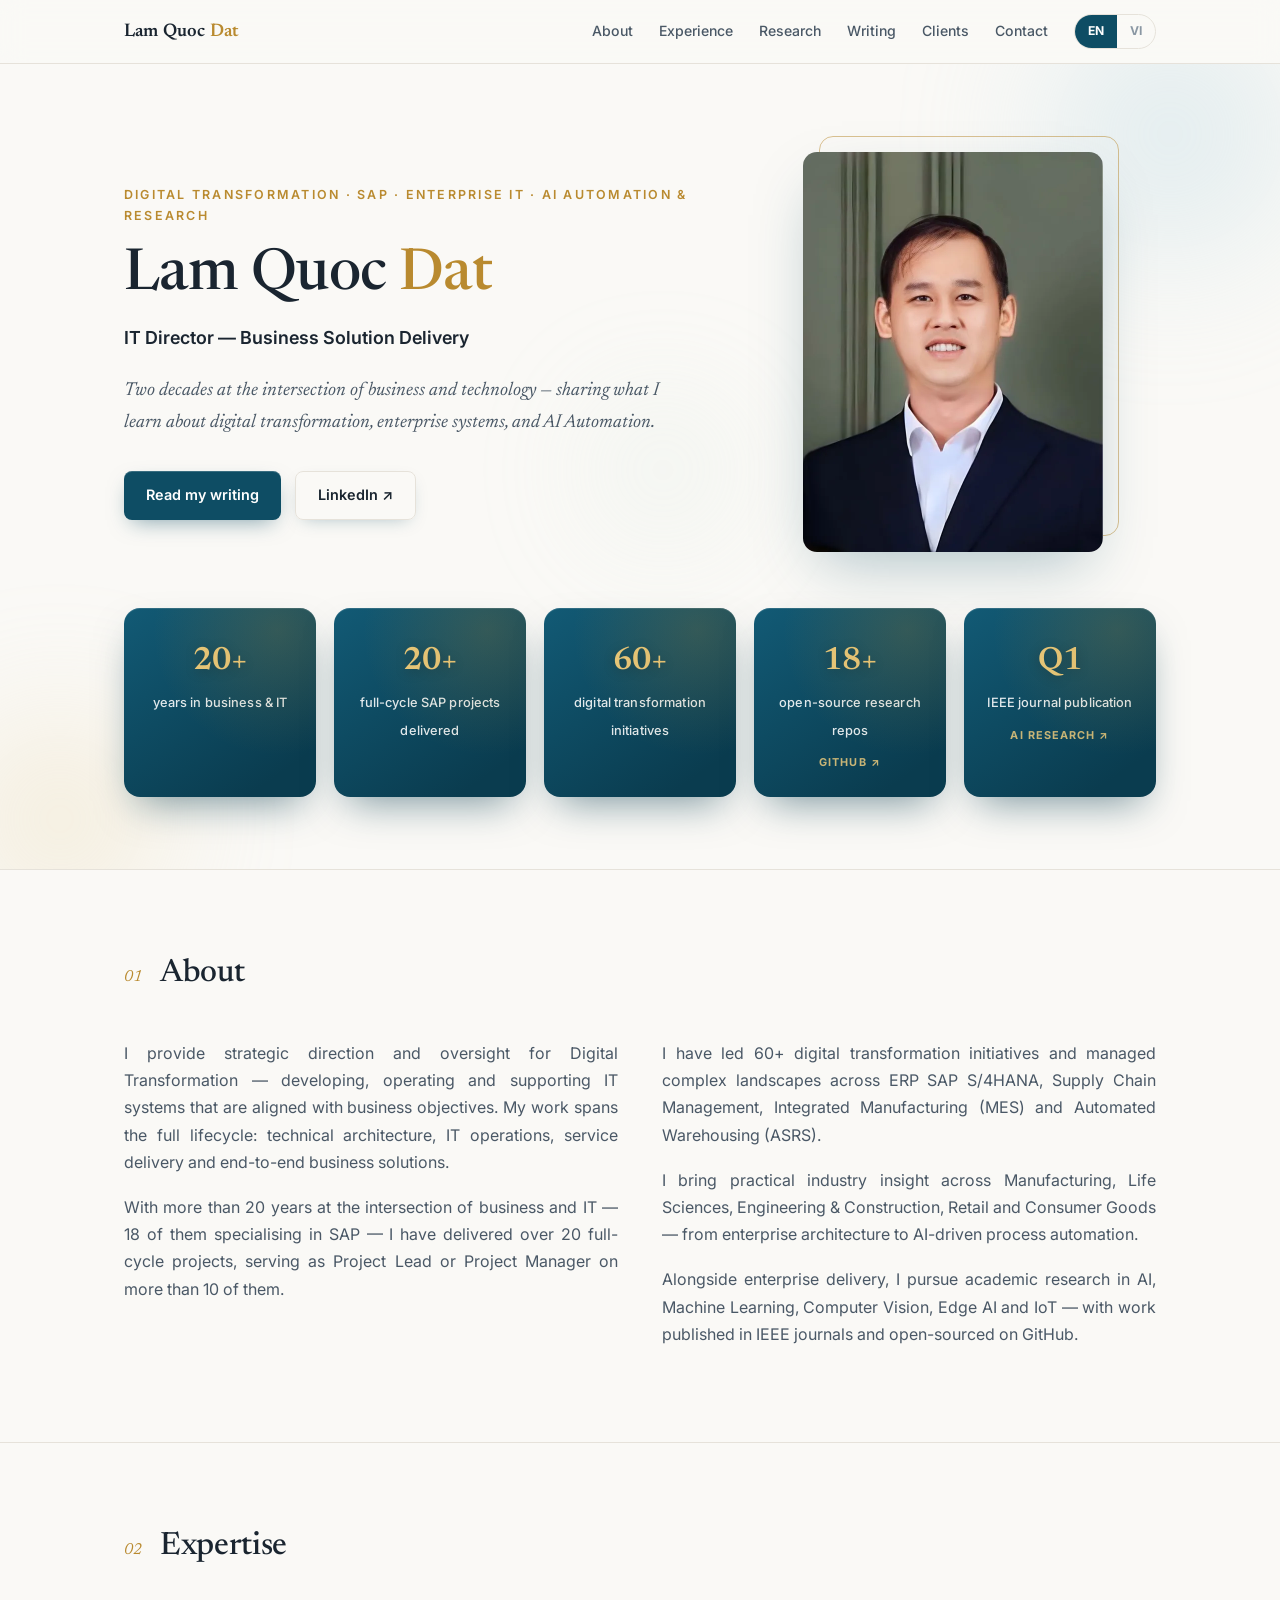
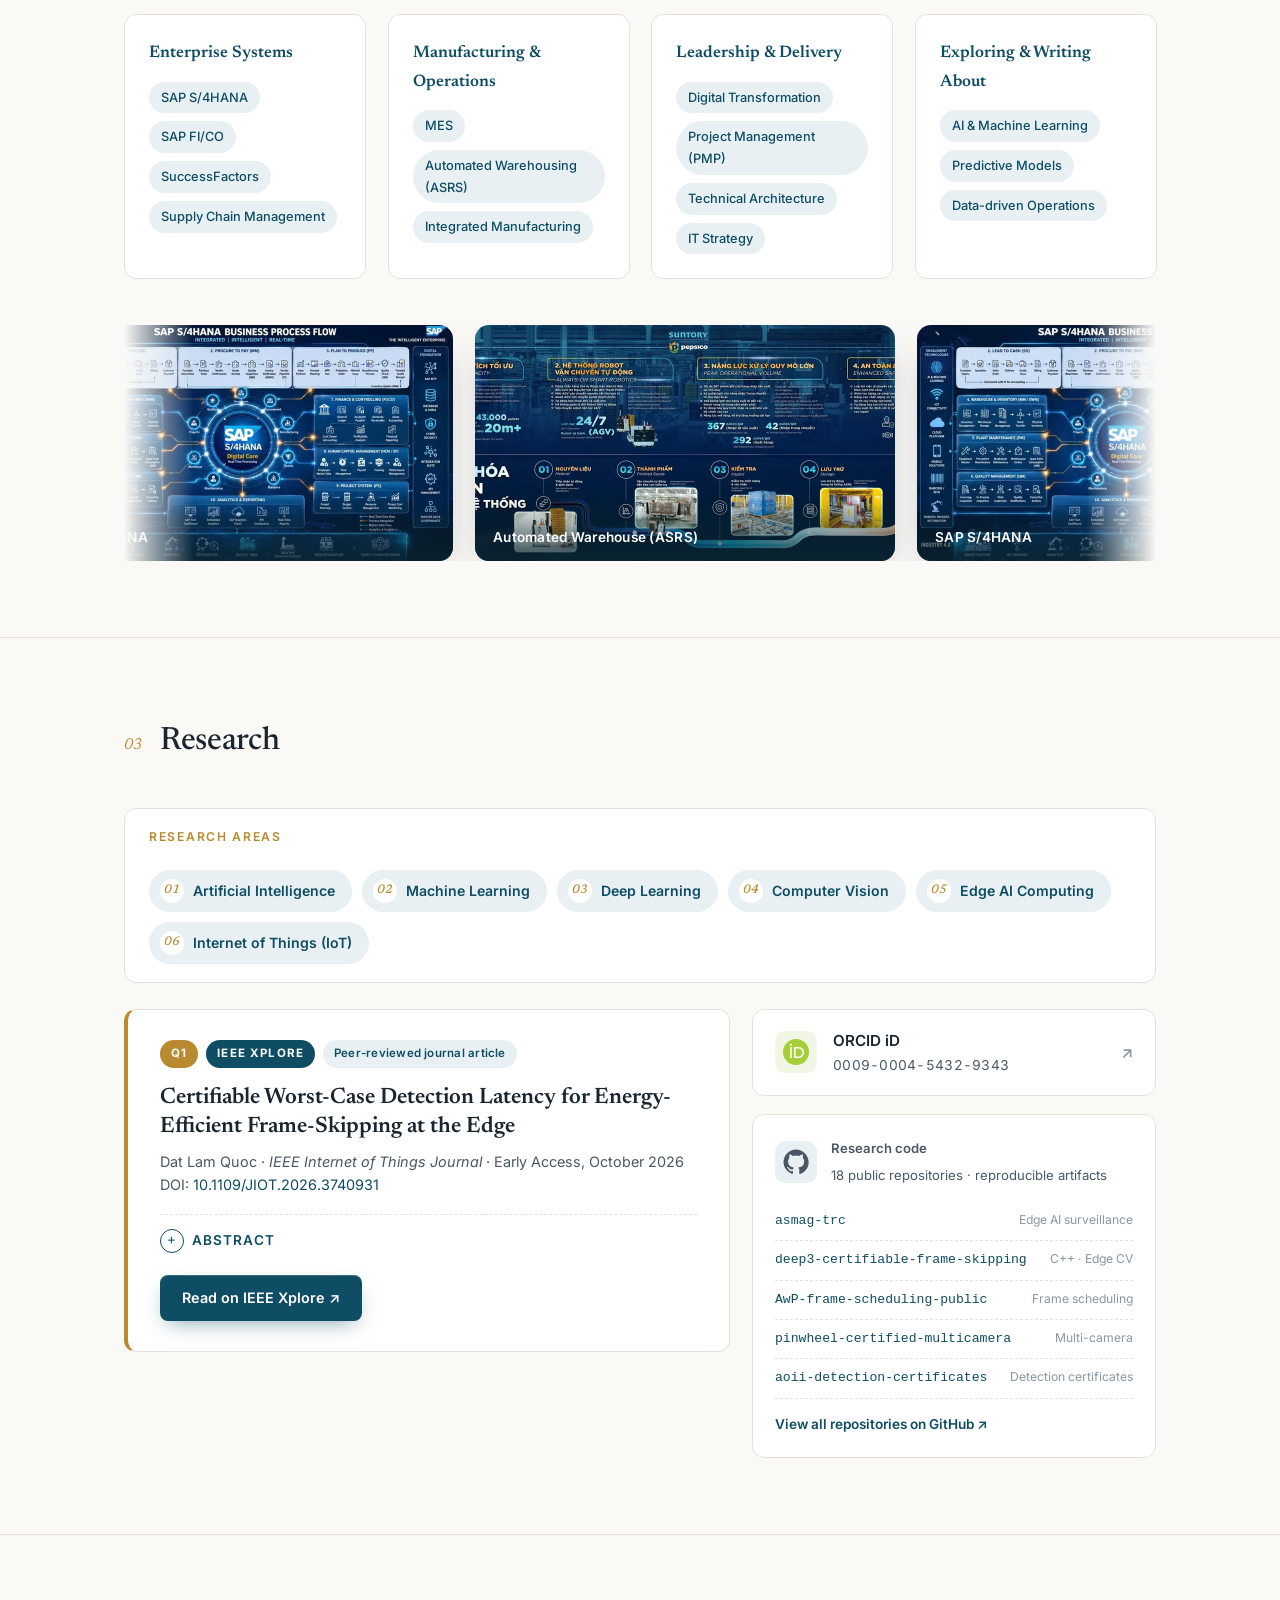
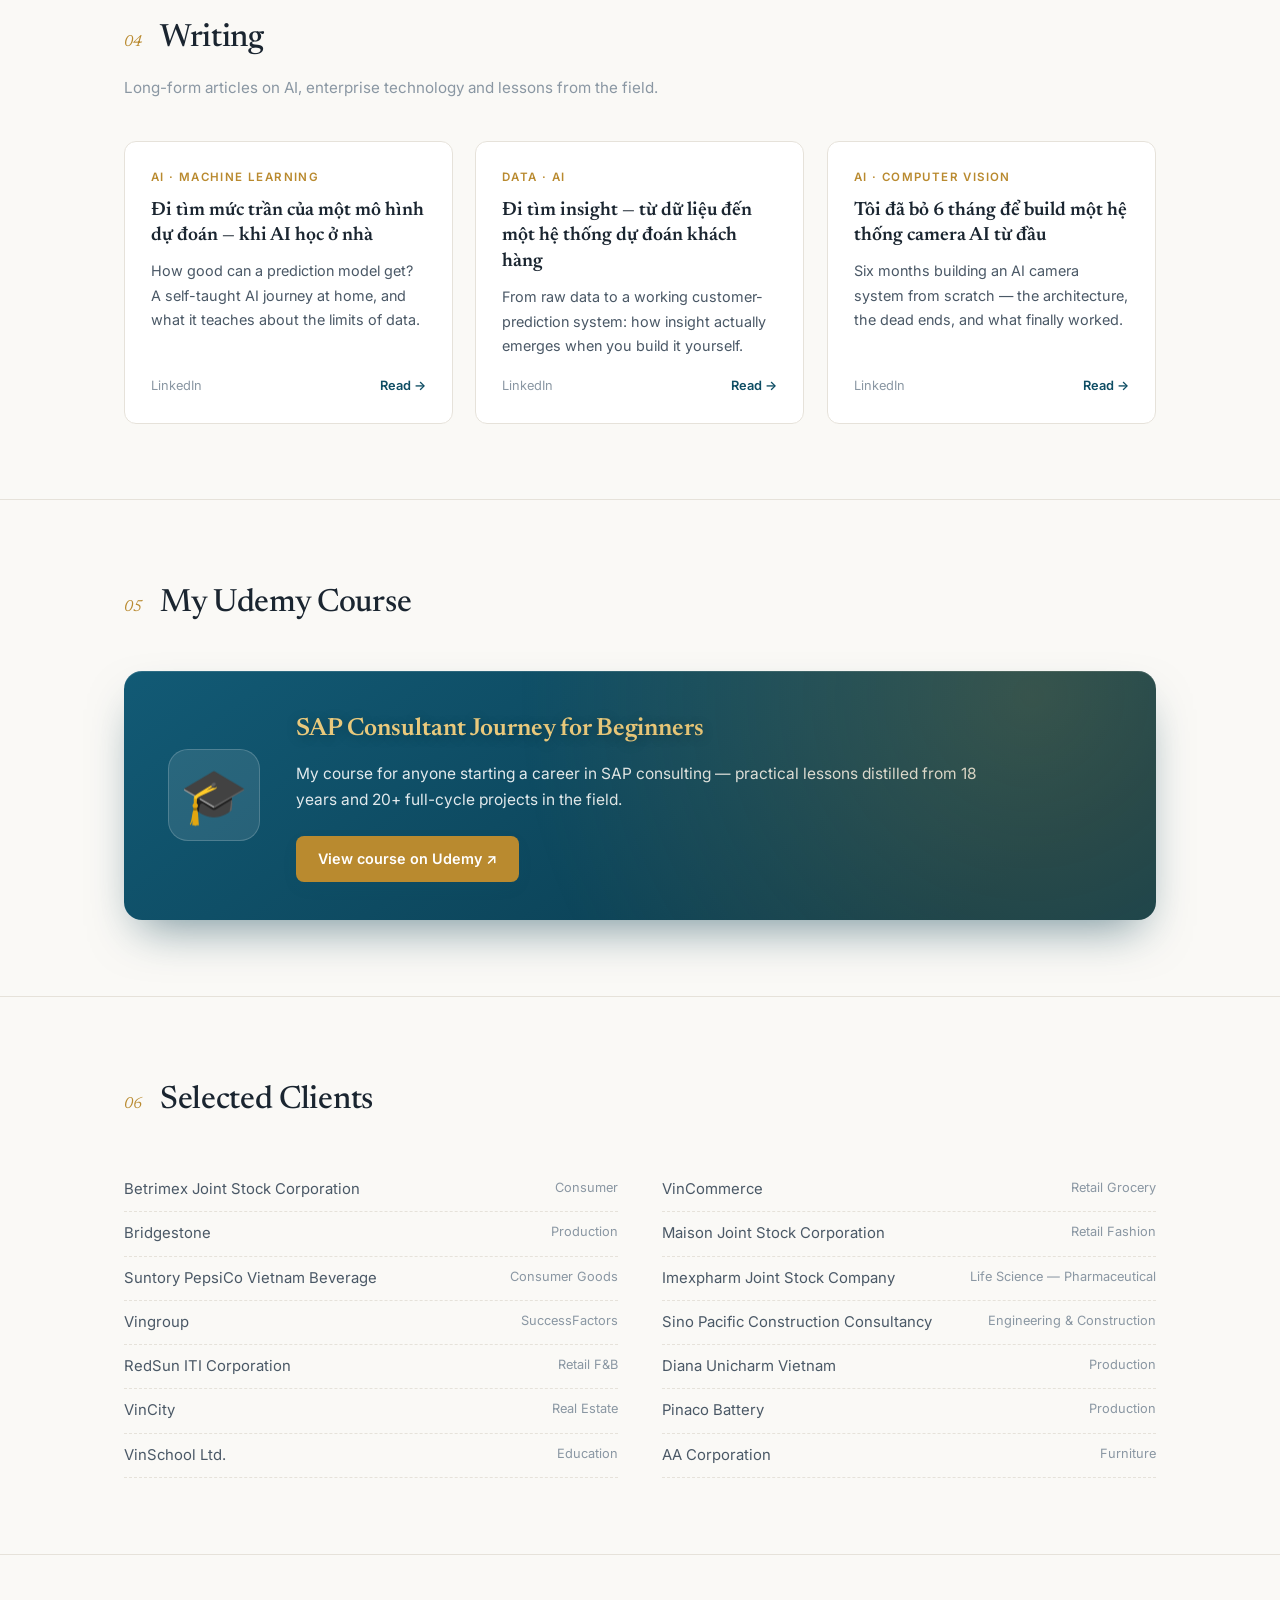
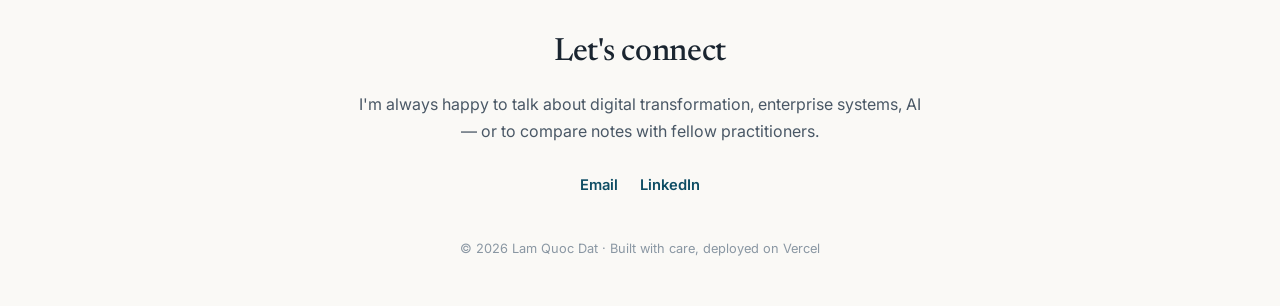
==== commit 7579685a: "Hero kicker: AI Automation & Research Co-Authored-By: Claude Fable 5.1 <noreply@anthropic.com> Claud" ====
--- a/index.html
+++ b/index.html
@@ -129,8 +129,8 @@
     <div class="hero-grid">
       <div>
         <div class="kicker hero-in" style="--d:60ms">
-          <span class="en">Digital Transformation · SAP · Enterprise IT · AI Research</span>
-          <span class="vi">Chuyển đổi số · SAP · CNTT Doanh nghiệp · Nghiên cứu AI</span>
+          <span class="en">Digital Transformation · SAP · Enterprise IT · AI Automation &amp; Research</span>
+          <span class="vi">Chuyển đổi số · SAP · CNTT Doanh nghiệp · Tự động hóa &amp; Nghiên cứu AI</span>
         </div>
         <h1 class="hero-in" style="--d:180ms">Lam Quoc <span class="shimmer">Dat</span></h1>
         <p class="role hero-in" style="--d:300ms">
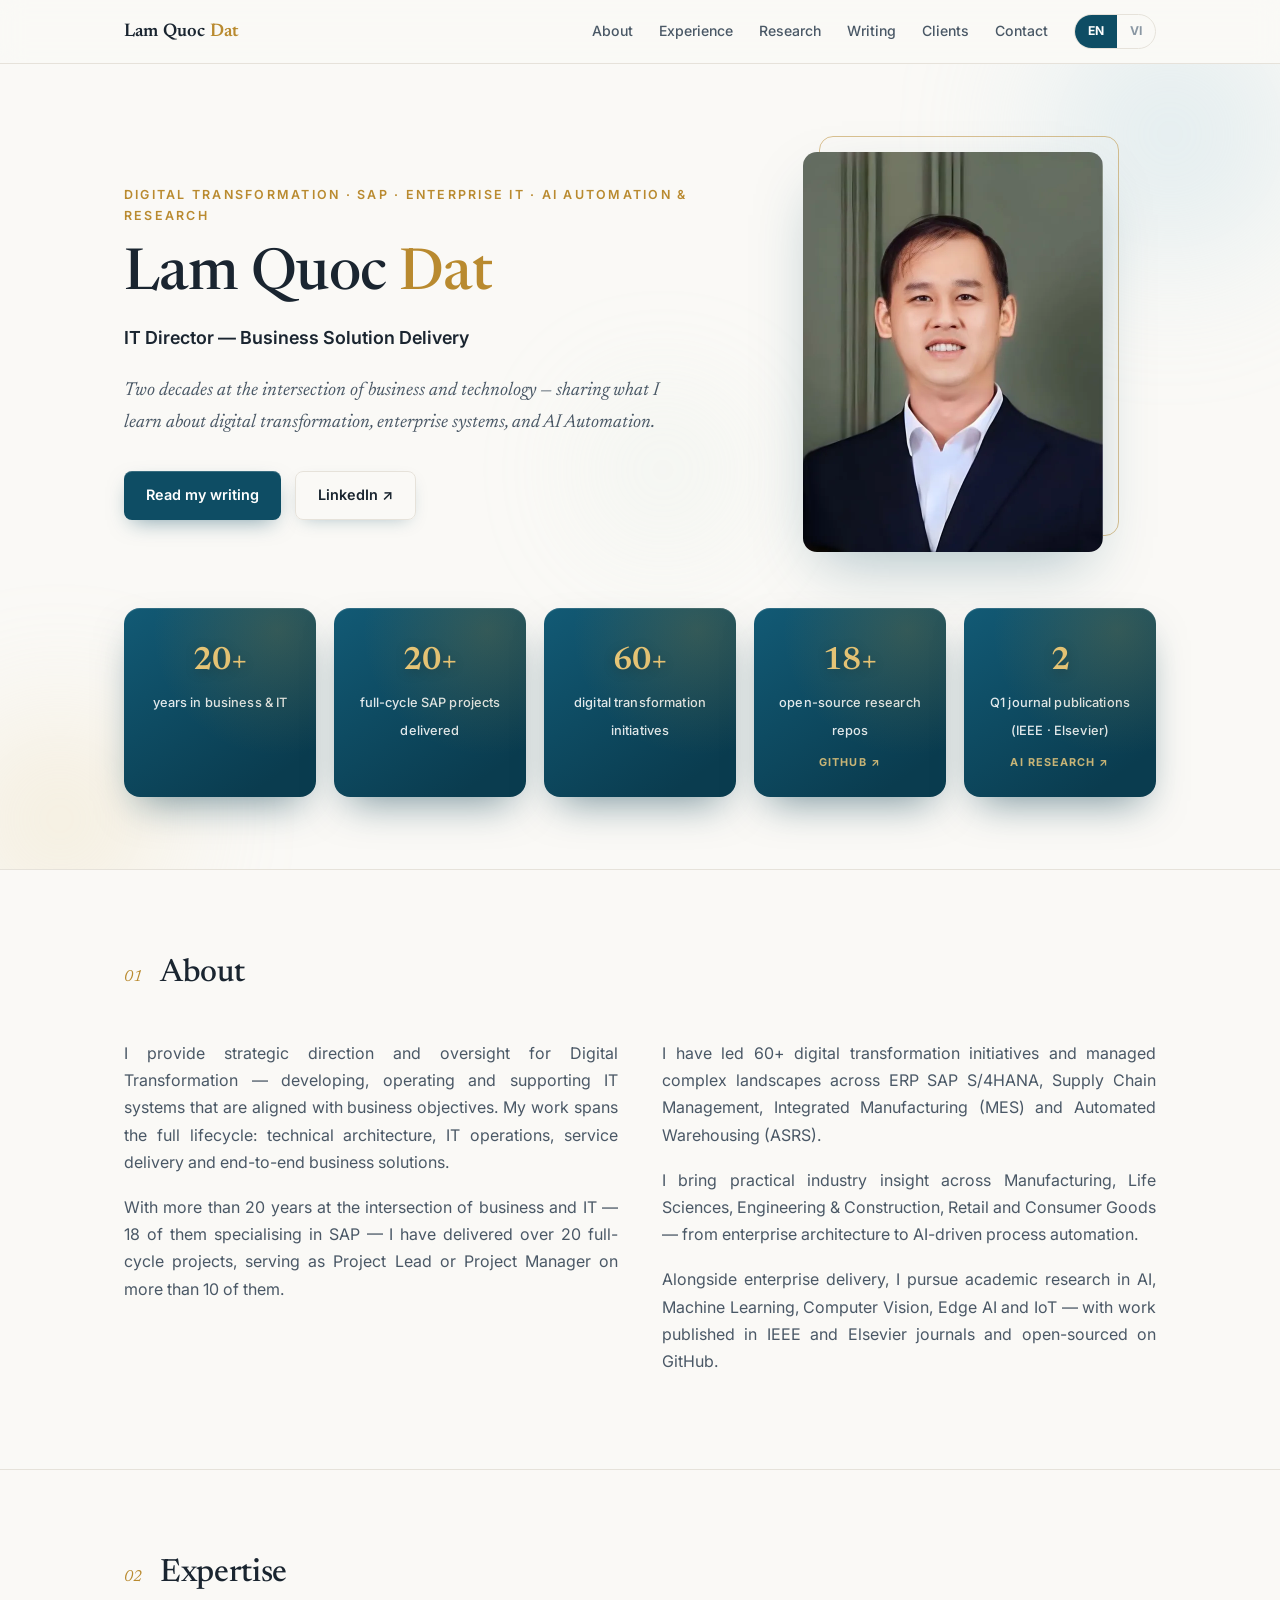
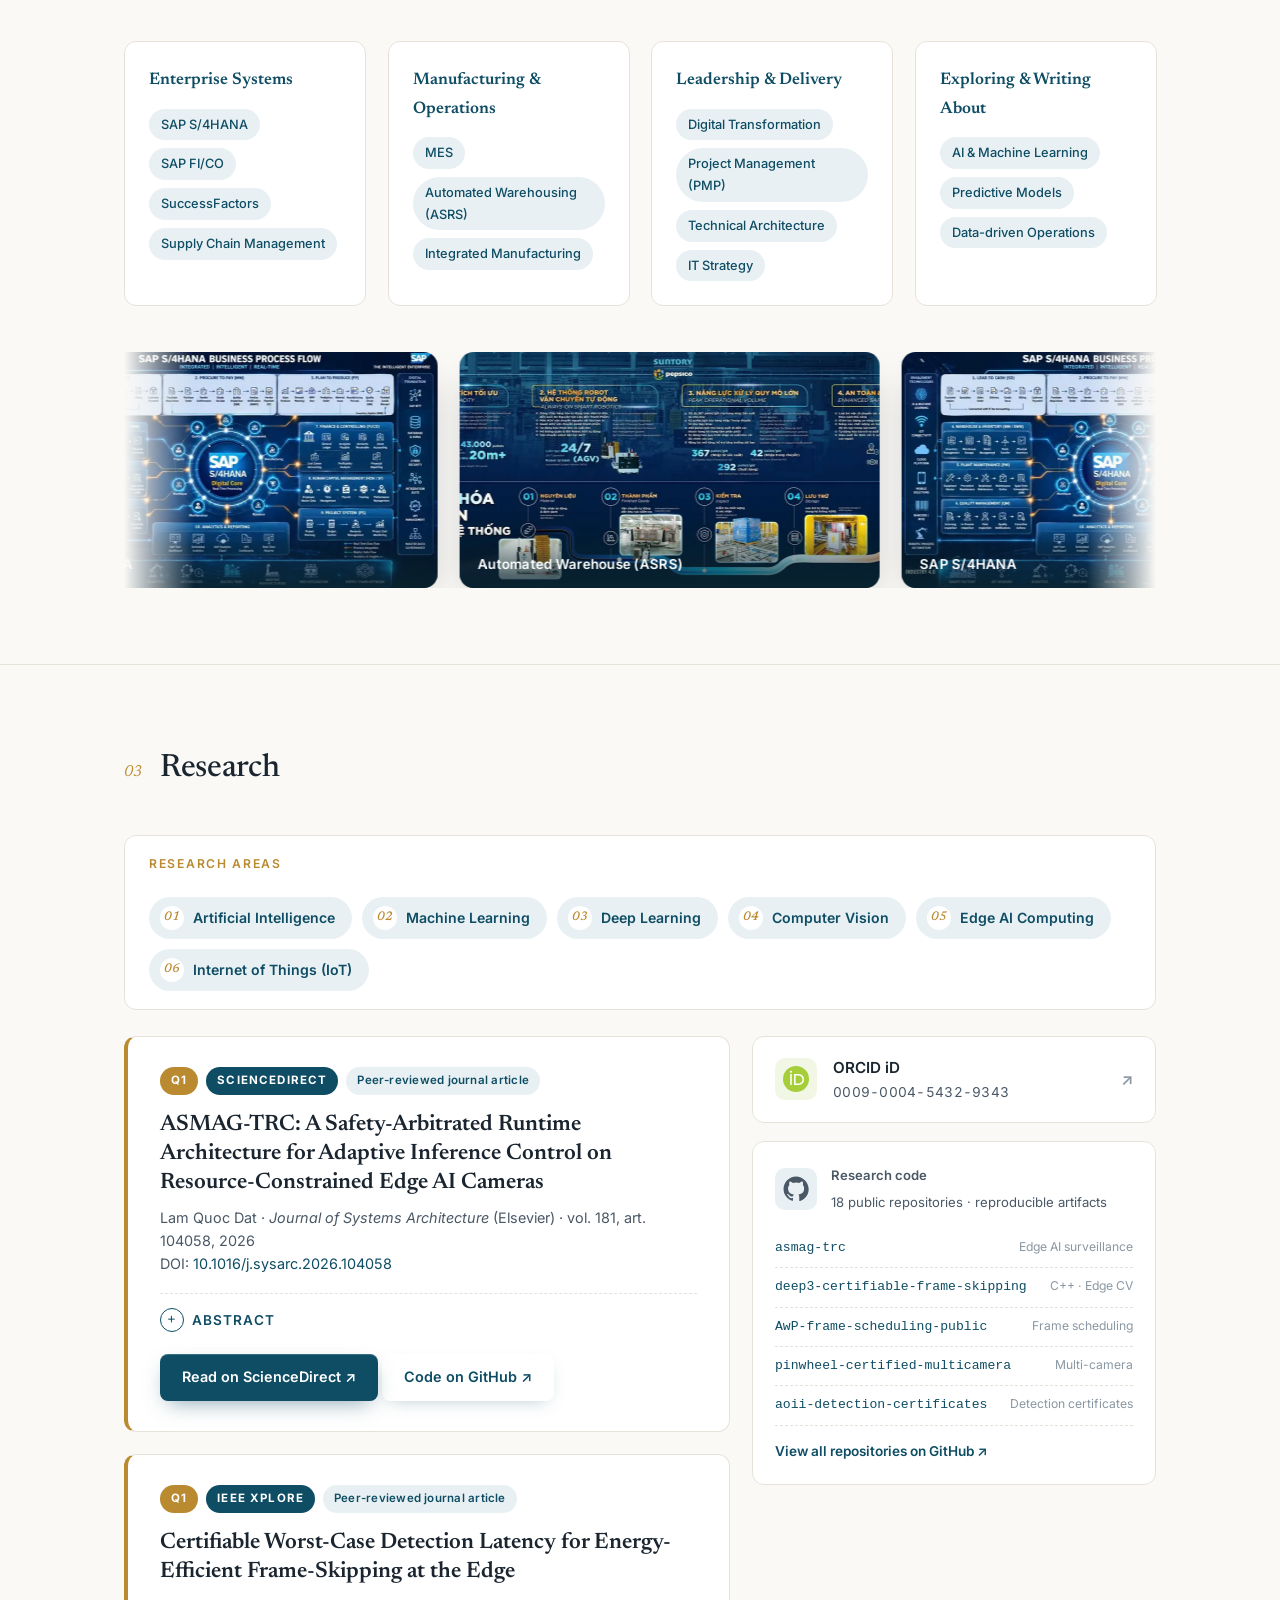
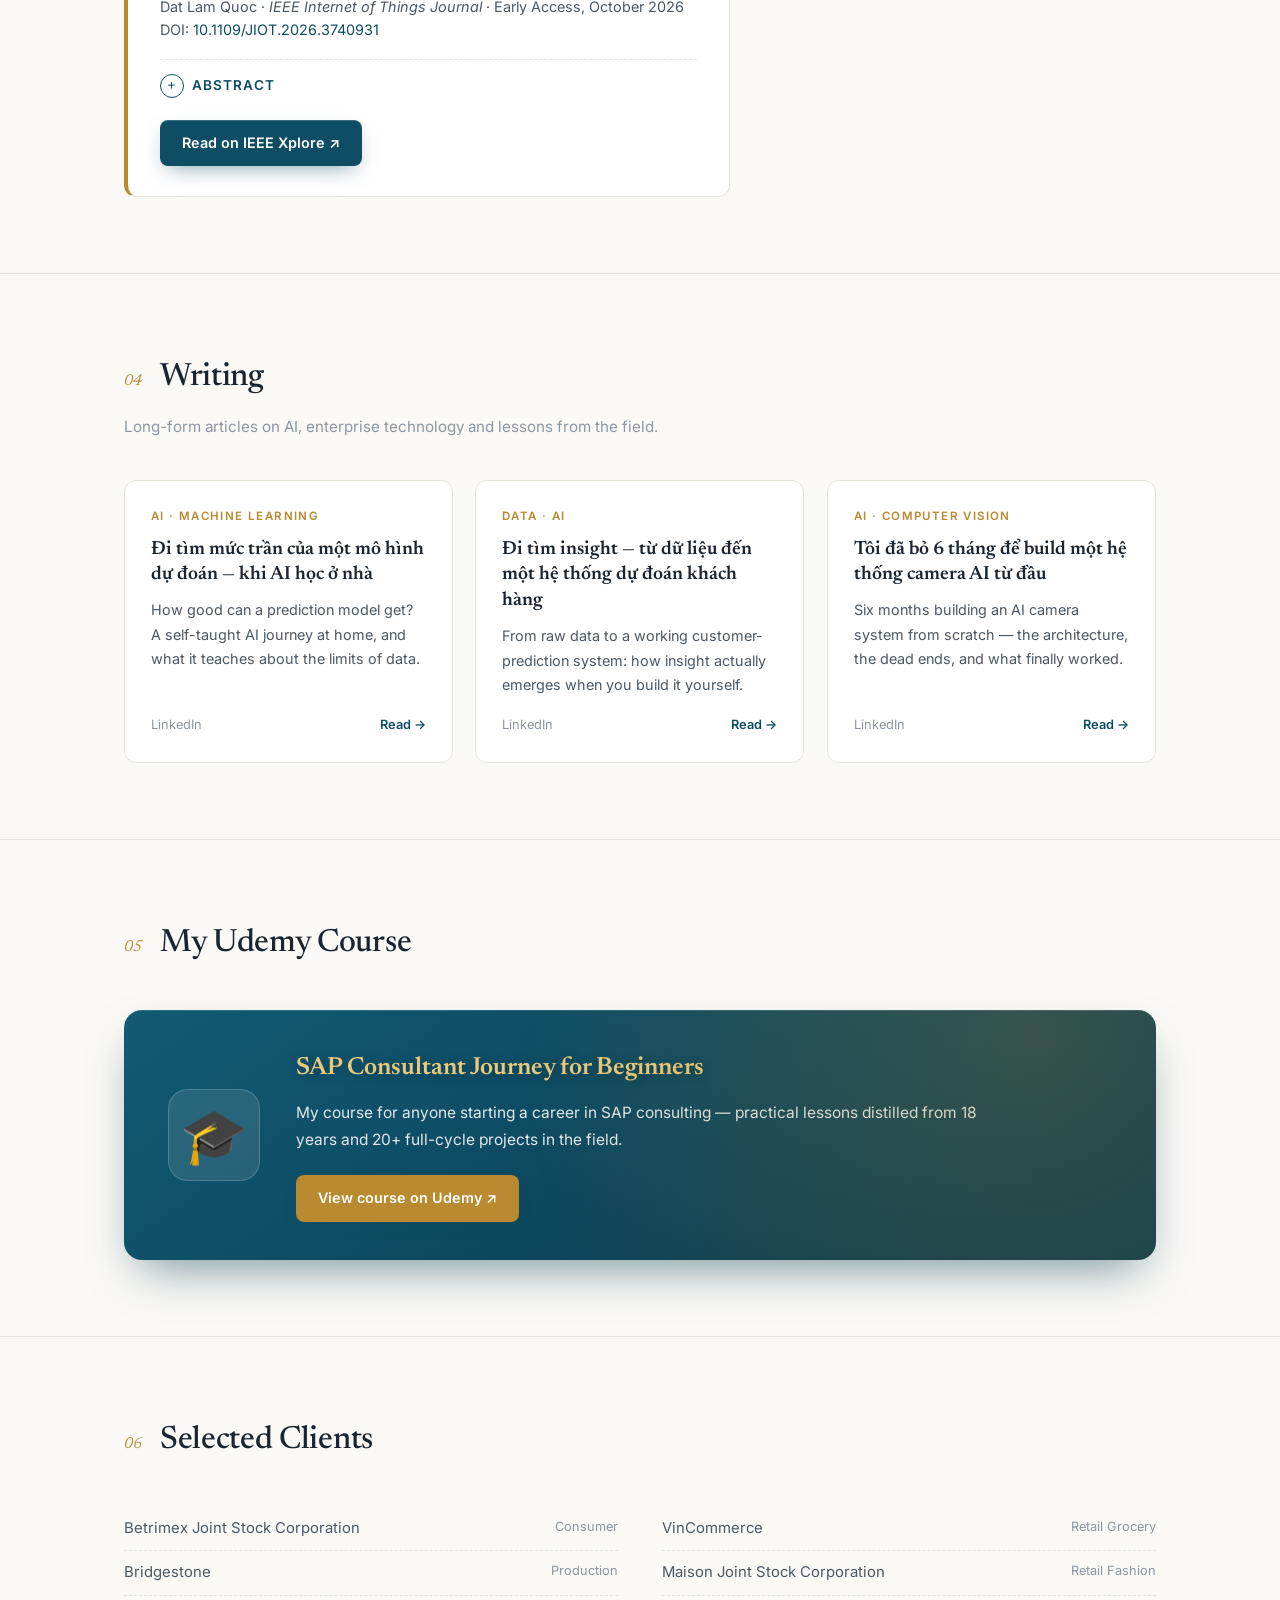
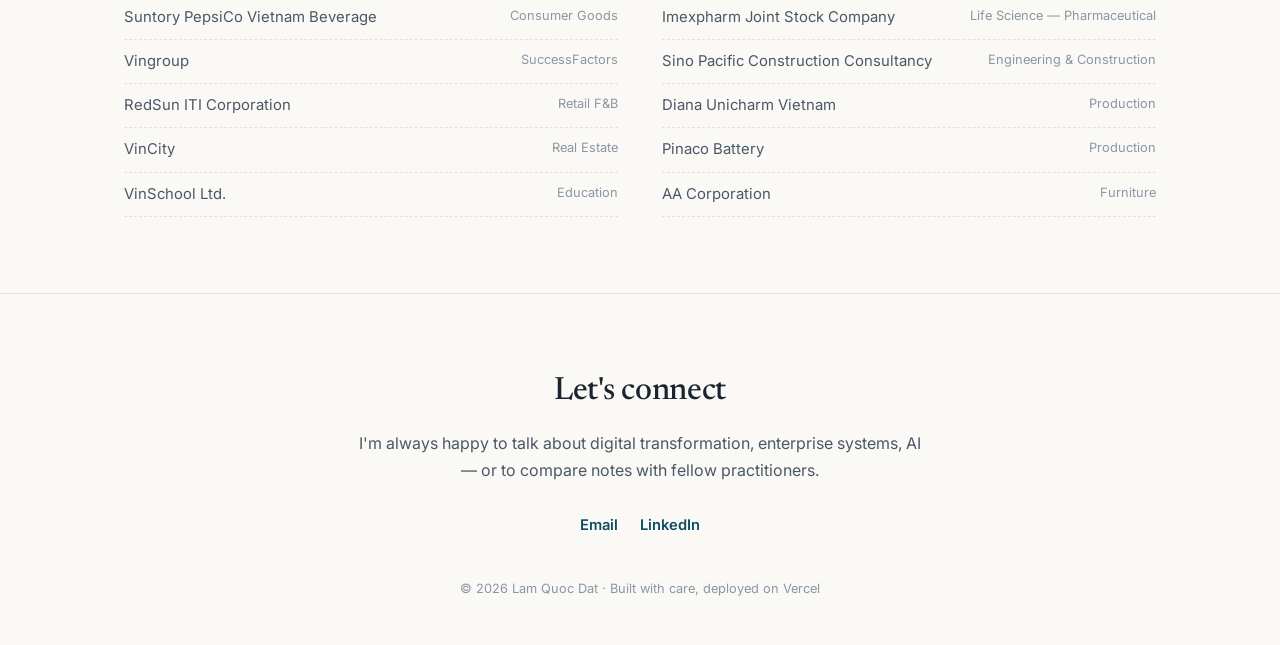
==== commit 006cb033: "Research: add ASMAG-TRC (JSA vol.181, 104058) as 2nd Q1 paper; pub-stack layout; About/hero mention " ====
--- a/index.html
+++ b/index.html
@@ -158,7 +158,7 @@
       <div class="stat" style="--d:90ms"><b>20+</b><span><span class="en">full-cycle SAP projects delivered</span><span class="vi">dự án SAP trọn vòng đời</span></span></div>
       <div class="stat" style="--d:180ms"><b>60+</b><span><span class="en">digital transformation initiatives</span><span class="vi">sáng kiến chuyển đổi số</span></span></div>
       <a class="stat stat-link" style="--d:270ms" href="#research"><b>18+</b><span><span class="en">open-source research repos</span><span class="vi">kho mã nghiên cứu mở</span></span><i class="stat-tag">GitHub ↗</i></a>
-      <a class="stat stat-link" style="--d:360ms" href="#research"><b>Q1</b><span><span class="en">IEEE journal publication</span><span class="vi">bài báo tạp chí IEEE</span></span><i class="stat-tag">AI Research ↗</i></a>
+      <a class="stat stat-link" style="--d:360ms" href="#research"><b>2</b><span><span class="en">Q1 journal publications (IEEE · Elsevier)</span><span class="vi">bài báo tạp chí Q1 (IEEE · Elsevier)</span></span><i class="stat-tag">AI Research ↗</i></a>
     </div>
   </div>
 </header>
@@ -178,8 +178,8 @@
         <span class="vi">Tôi đã dẫn dắt hơn 60 sáng kiến chuyển đổi số và quản lý các hệ thống phức tạp: ERP SAP S/4HANA, Quản lý chuỗi cung ứng, Sản xuất tích hợp (MES) và Kho tự động (ASRS).</span></p>
         <p><span class="en">I bring practical industry insight across Manufacturing, Life Sciences, Engineering &amp; Construction, Retail and Consumer Goods — from enterprise architecture to AI-driven process automation.</span>
         <span class="vi">Tôi mang đến hiểu biết thực tiễn sâu rộng trong các ngành Sản xuất, Dược phẩm, Xây dựng, Bán lẻ và Hàng tiêu dùng — từ kiến trúc doanh nghiệp đến tự động hóa quy trình bằng AI.</span></p>
-        <p><span class="en">Alongside enterprise delivery, I pursue academic research in AI, Machine Learning, Computer Vision, Edge AI and IoT — with work published in IEEE journals and open-sourced on GitHub.</span>
-        <span class="vi">Song song với công việc doanh nghiệp, tôi nghiên cứu học thuật về AI, Học máy, Thị giác máy tính, Edge AI và IoT — với công bố trên tạp chí IEEE và mã nguồn mở trên GitHub.</span></p>
+        <p><span class="en">Alongside enterprise delivery, I pursue academic research in AI, Machine Learning, Computer Vision, Edge AI and IoT — with work published in IEEE and Elsevier journals and open-sourced on GitHub.</span>
+        <span class="vi">Song song với công việc doanh nghiệp, tôi nghiên cứu học thuật về AI, Học máy, Thị giác máy tính, Edge AI và IoT — với công bố trên các tạp chí IEEE, Elsevier và mã nguồn mở trên GitHub.</span></p>
       </div>
     </div>
   </div>
@@ -285,6 +285,25 @@
     </div>
 
     <div class="research-grid">
+      <div class="pub-stack">
+      <article class="pub-card">
+        <div class="pub-badges">
+          <span class="pub-badge pub-badge-q1">Q1</span>
+          <span class="pub-badge">ScienceDirect</span>
+          <span class="pub-badge pub-badge-soft"><span class="en">Peer-reviewed journal article</span><span class="vi">Bài báo tạp chí phản biện</span></span>
+        </div>
+        <h3><a href="https://doi.org/10.1016/j.sysarc.2026.104058" target="_blank" rel="noopener">ASMAG-TRC: A Safety-Arbitrated Runtime Architecture for Adaptive Inference Control on Resource-Constrained Edge AI Cameras</a></h3>
+        <div class="pub-meta">Lam Quoc Dat · <em>Journal of Systems Architecture</em> (Elsevier) · <span class="en">vol. 181, art. 104058, 2026</span><span class="vi">tập 181, bài số 104058, 2026</span><br>DOI: <a href="https://doi.org/10.1016/j.sysarc.2026.104058" target="_blank" rel="noopener">10.1016/j.sysarc.2026.104058</a></div>
+        <details class="pub-abstract">
+          <summary><span class="en">Abstract</span><span class="vi">Tóm tắt</span></summary>
+          <p>Real-time edge AI cameras must run deep-learning detectors locally under strict latency, compute, and energy budgets. Detecting on every frame wastes energy on redundant fixed-camera video, yet naive frame-skipping risks missing safety-critical events. This paper presents ASMAG-TRC, a runtime inference-control architecture that decouples when to run a detector from how to accelerate it, composable with accelerators like quantization and TensorRT. The architecture combines a lightweight motion-proposal layer; a controller hierarchy selecting a per-frame mode (detect, reuse, estimate, or fallback); a pure-function safety-arbitration layer whose three deterministic rule-based invariants, exhaustively checked over their finite input domain, protect event-critical frames without shared mutable state; and a persistent-motion circuit breaker that bounds worst-case energy under sustained activity. We evaluate on four datasets (CDnet2014, BMC, LASIESTA, VIRAT; 131 videos) and on an NVIDIA Jetson Orin Nano with real INA3221 power measurement under a version-pinned stack. On CDnet2014 the guarded controller attains the best accuracy-efficiency score (AE = 0.835) at 43% activation, cutting energy per frame by 36% while improving Event F1 from 0.669 to 0.695; on BMC it reaches Event F1 0.946, surpassing always-on detection (0.938). On the Jetson it cuts energy per frame by 47.5% at 4.5x throughput across all 53 CDnet2014 videos; the circuit breaker holds worst-case high-motion energy below the always-on baseline (328 vs 362 mJ/frame); and with TensorRT FP16 it sustains 130.8 FPS at a 60% energy reduction (351 to 140 mJ), a 2.5x battery-lifetime extension. A 37-hour live deployment confirms 1.62 ms gate overhead; an MIT-licensed implementation is released.</p>
+        </details>
+        <div class="pub-actions">
+          <a class="btn btn-primary" href="https://doi.org/10.1016/j.sysarc.2026.104058" target="_blank" rel="noopener"><span class="en">Read on ScienceDirect ↗</span><span class="vi">Đọc trên ScienceDirect ↗</span></a>
+          <a class="btn" href="https://github.com/lamquocdat01/asmag-trc" target="_blank" rel="noopener"><span class="en">Code on GitHub ↗</span><span class="vi">Mã nguồn trên GitHub ↗</span></a>
+        </div>
+      </article>
+
       <article class="pub-card">
         <div class="pub-badges">
           <span class="pub-badge pub-badge-q1">Q1</span>
@@ -301,6 +320,7 @@
           <a class="btn btn-primary" href="https://ieeexplore.ieee.org/document/11721175" target="_blank" rel="noopener"><span class="en">Read on IEEE Xplore ↗</span><span class="vi">Đọc trên IEEE Xplore ↗</span></a>
         </div>
       </article>
+      </div>
 
       <div class="research-side">
         <a class="id-card" href="https://orcid.org/0009-0004-5432-9343" target="_blank" rel="noopener">
--- a/styles.css
+++ b/styles.css
@@ -169,6 +169,7 @@
 .ra-chip:hover{border-color:var(--accent);background:#fff}
 .research-grid{display:grid;grid-template-columns:1.5fr 1fr;gap:22px;align-items:start}
 .research-grid>*{min-width:0}
+.pub-stack{display:flex;flex-direction:column;gap:22px}
 @media(max-width:820px){.research-grid{grid-template-columns:1fr}}
 .pub-card{background:var(--card);border:1px solid var(--line);border-left:4px solid var(--gold);border-radius:12px;padding:30px 32px;transition:.2s}
 .pub-card:hover{box-shadow:0 22px 44px -18px rgba(26,37,48,.25)}
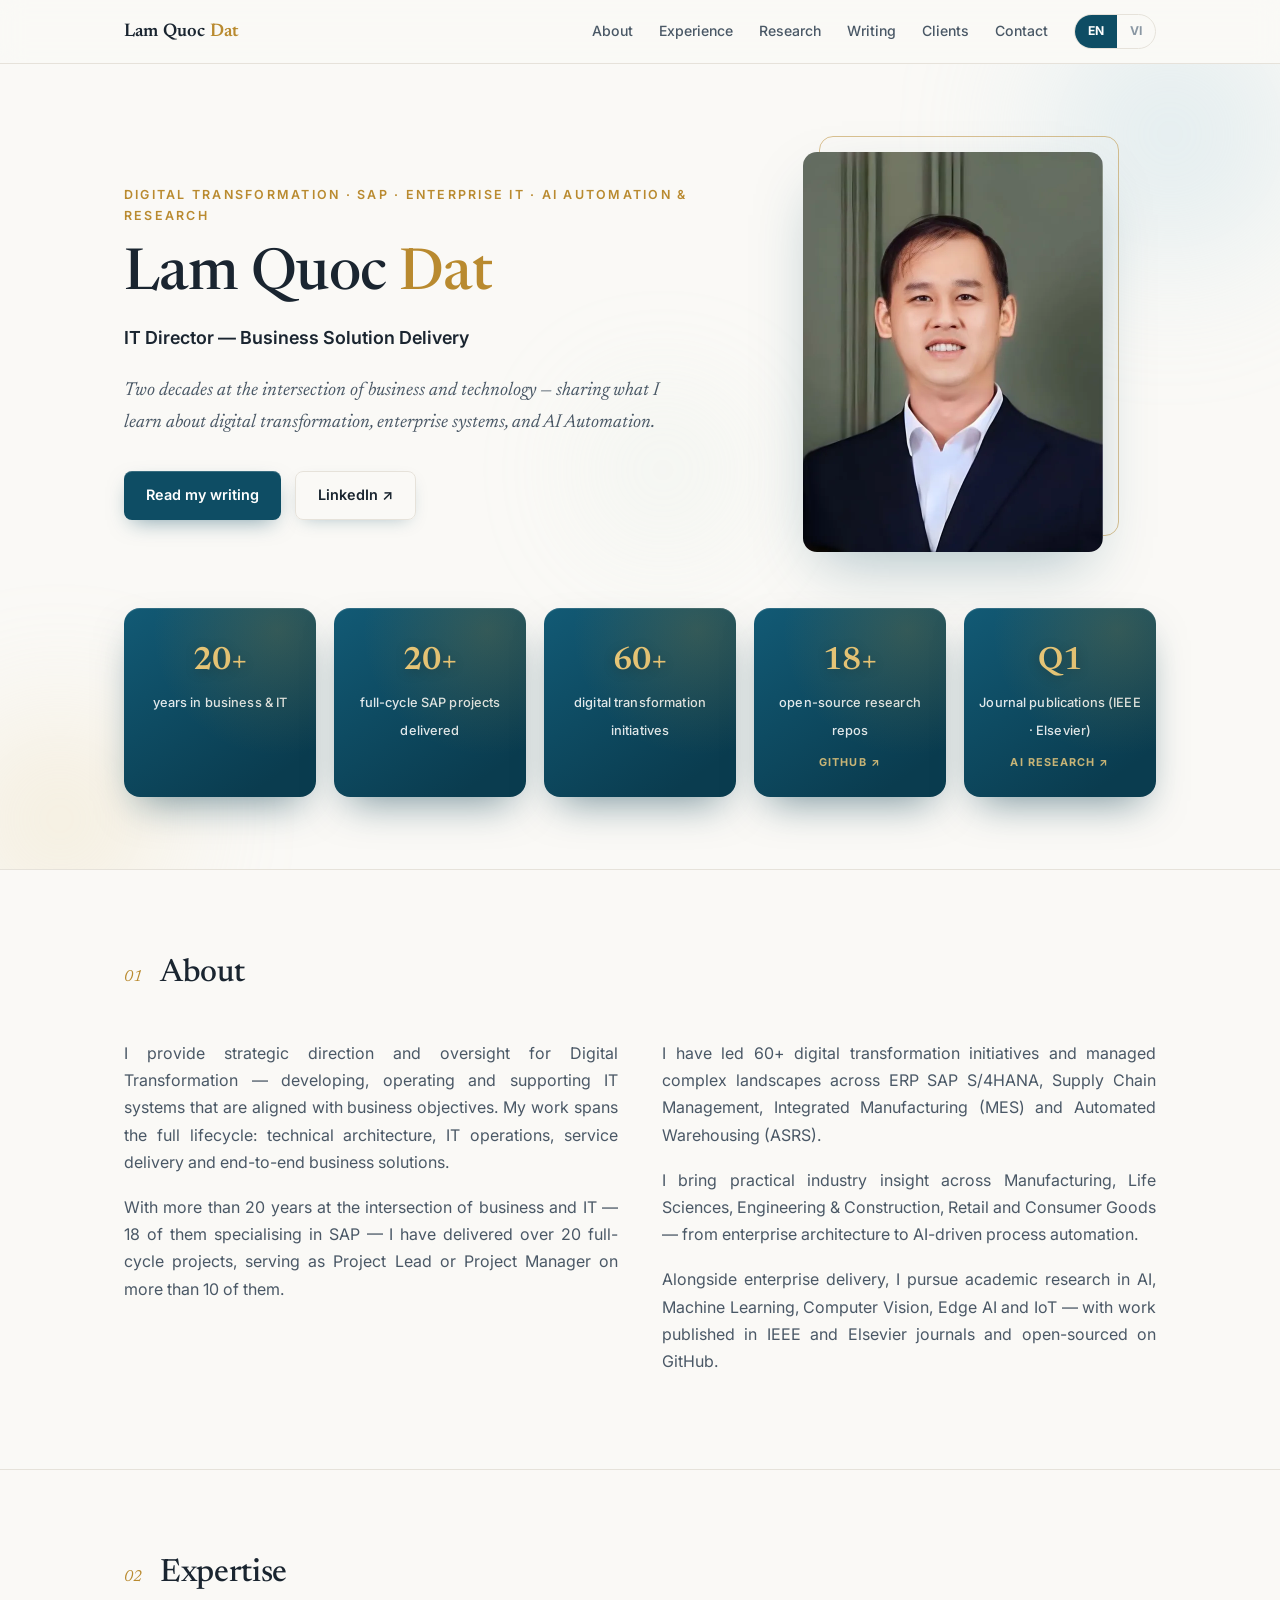
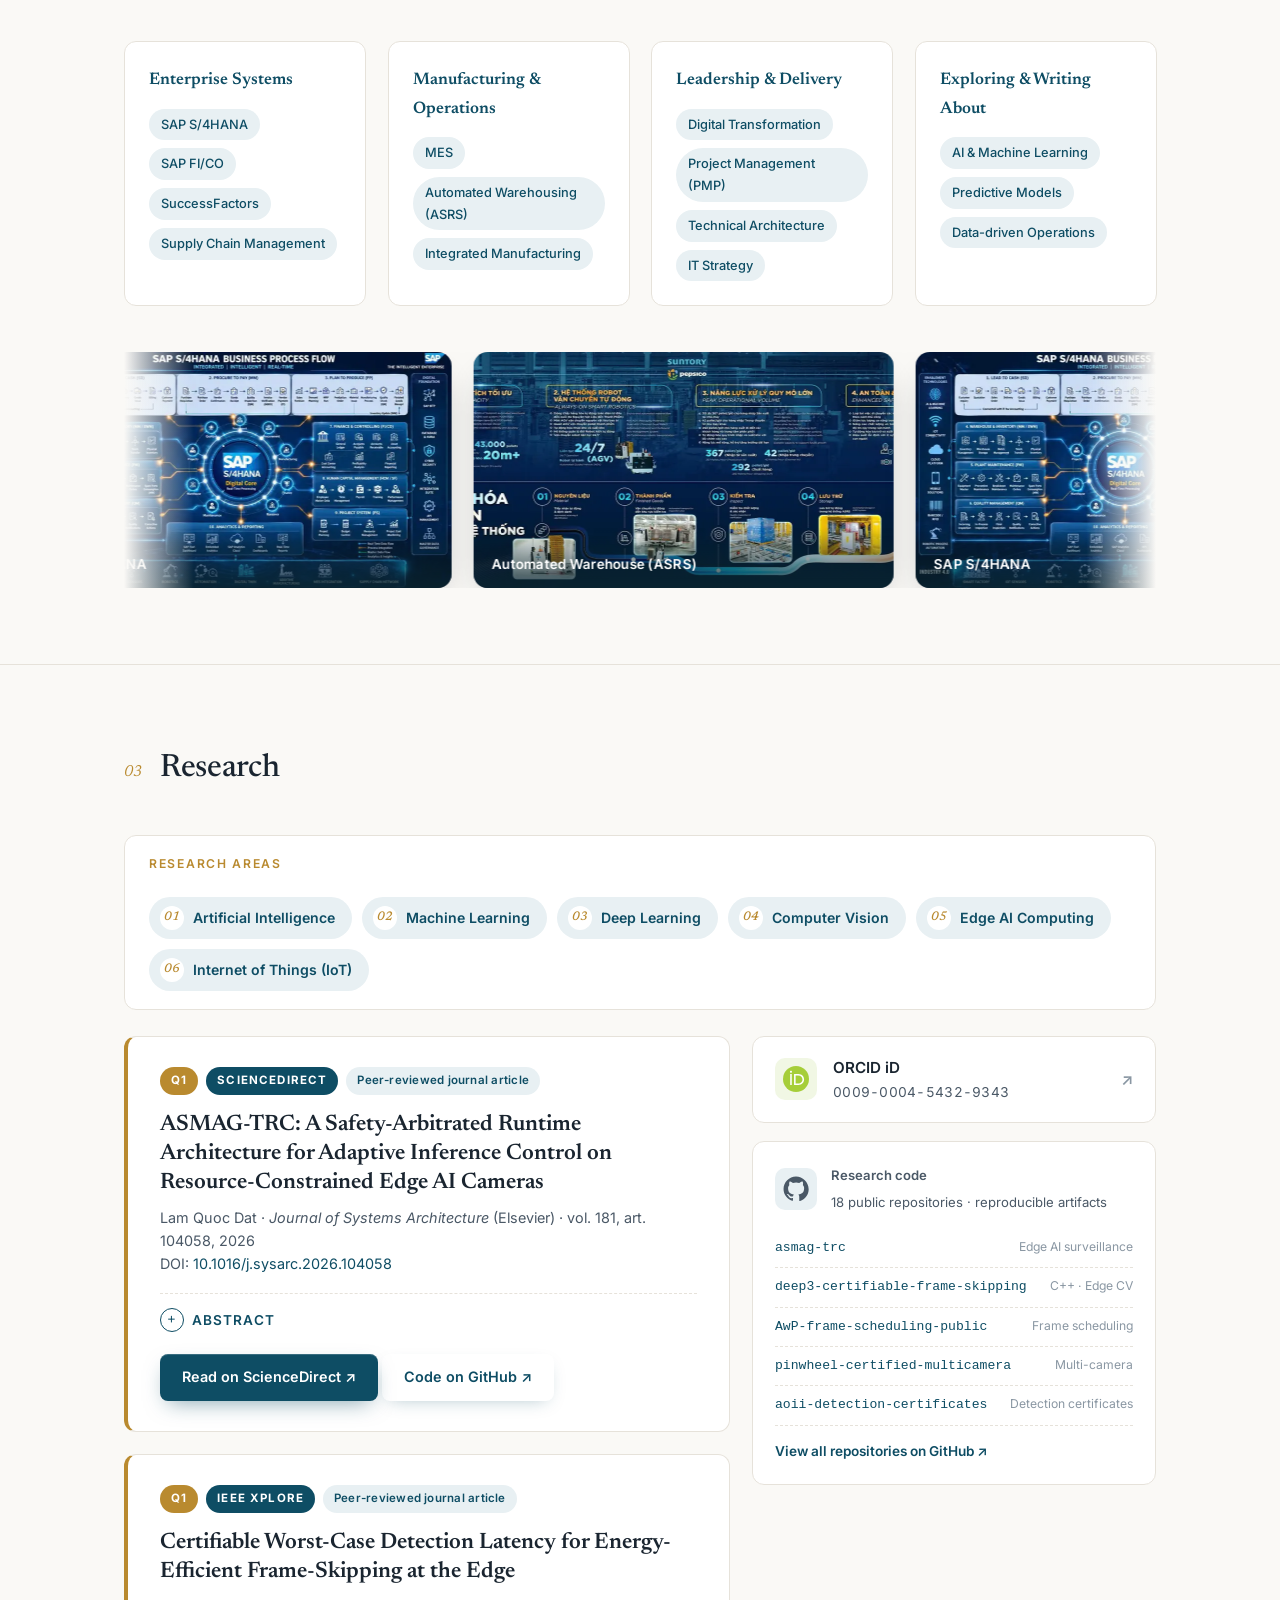
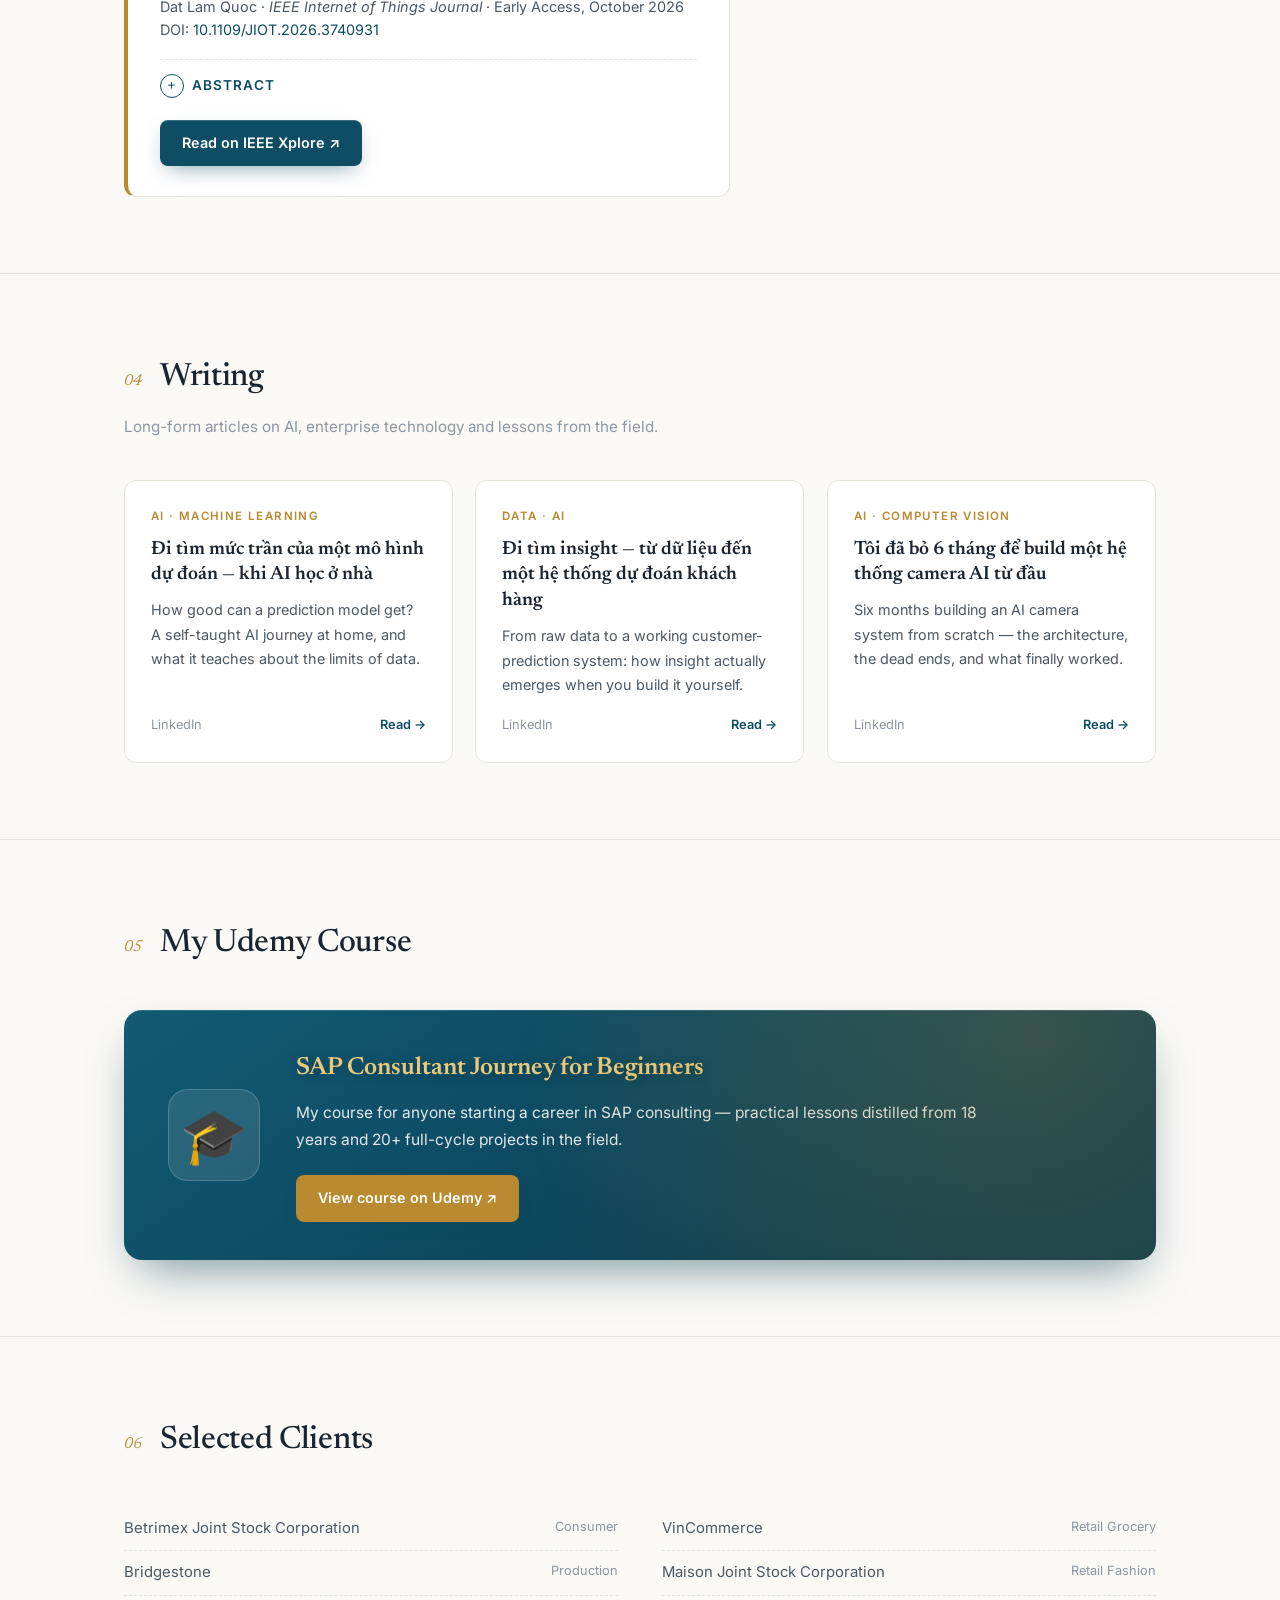
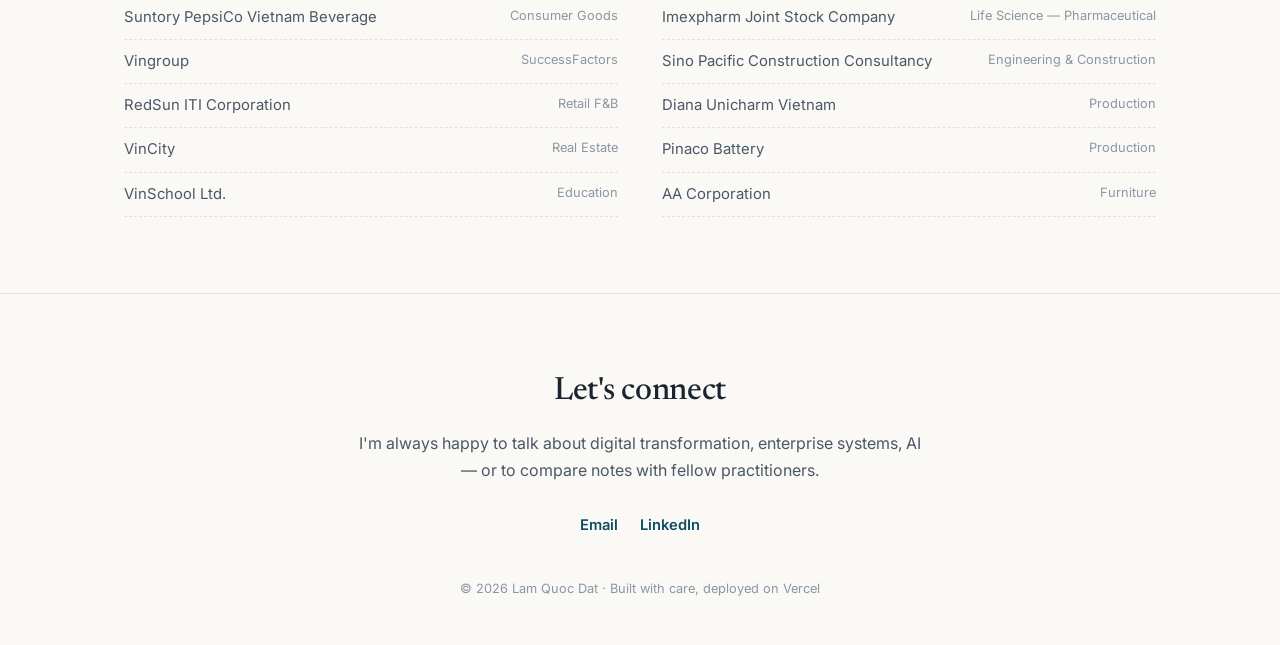
==== commit 0d8a28d2: "Hero stat: show Q1 instead of count Co-Authored-By: Claude Fable 5.1 <noreply@anthropic.com> Claude-" ====
--- a/index.html
+++ b/index.html
@@ -158,7 +158,7 @@
       <div class="stat" style="--d:90ms"><b>20+</b><span><span class="en">full-cycle SAP projects delivered</span><span class="vi">dự án SAP trọn vòng đời</span></span></div>
       <div class="stat" style="--d:180ms"><b>60+</b><span><span class="en">digital transformation initiatives</span><span class="vi">sáng kiến chuyển đổi số</span></span></div>
       <a class="stat stat-link" style="--d:270ms" href="#research"><b>18+</b><span><span class="en">open-source research repos</span><span class="vi">kho mã nghiên cứu mở</span></span><i class="stat-tag">GitHub ↗</i></a>
-      <a class="stat stat-link" style="--d:360ms" href="#research"><b>2</b><span><span class="en">Q1 journal publications (IEEE · Elsevier)</span><span class="vi">bài báo tạp chí Q1 (IEEE · Elsevier)</span></span><i class="stat-tag">AI Research ↗</i></a>
+      <a class="stat stat-link" style="--d:360ms" href="#research"><b>Q1</b><span><span class="en">Journal publications (IEEE · Elsevier)</span><span class="vi">Bài báo tạp chí (IEEE · Elsevier)</span></span><i class="stat-tag">AI Research ↗</i></a>
     </div>
   </div>
 </header>
